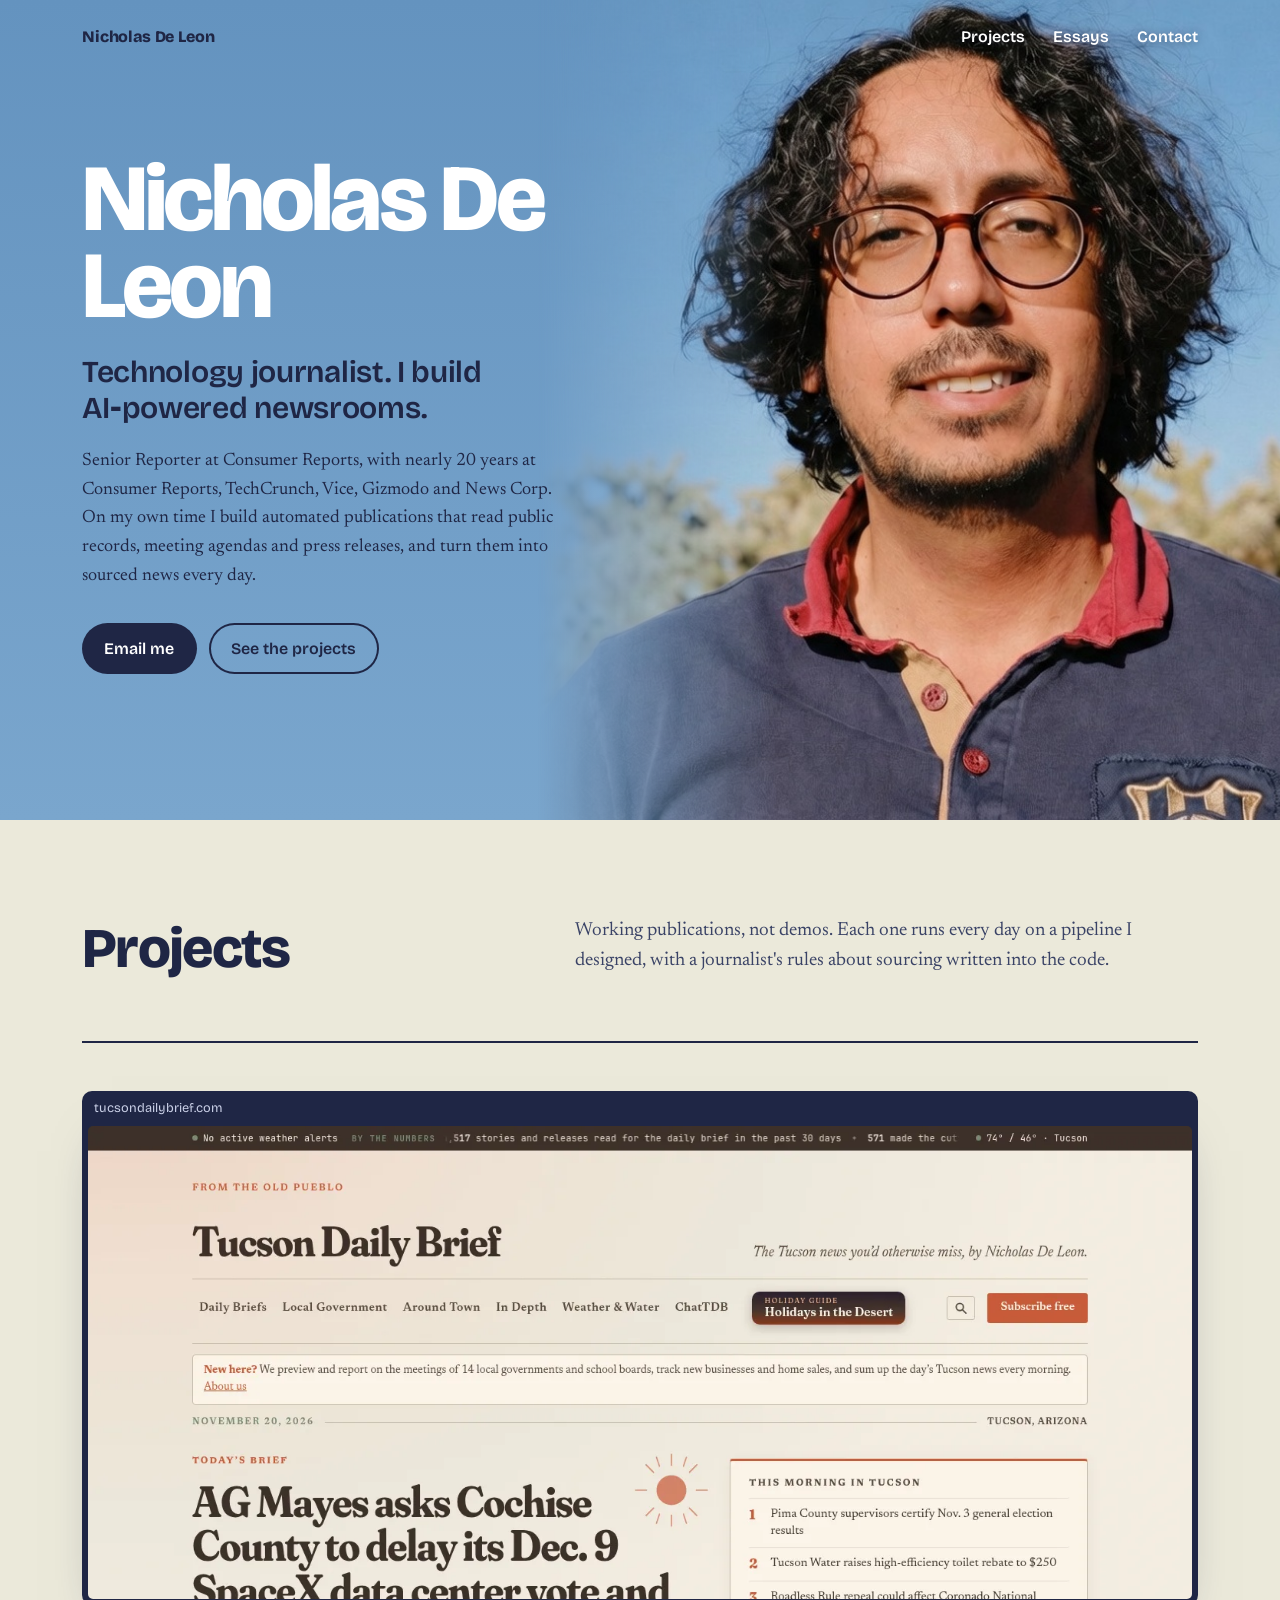
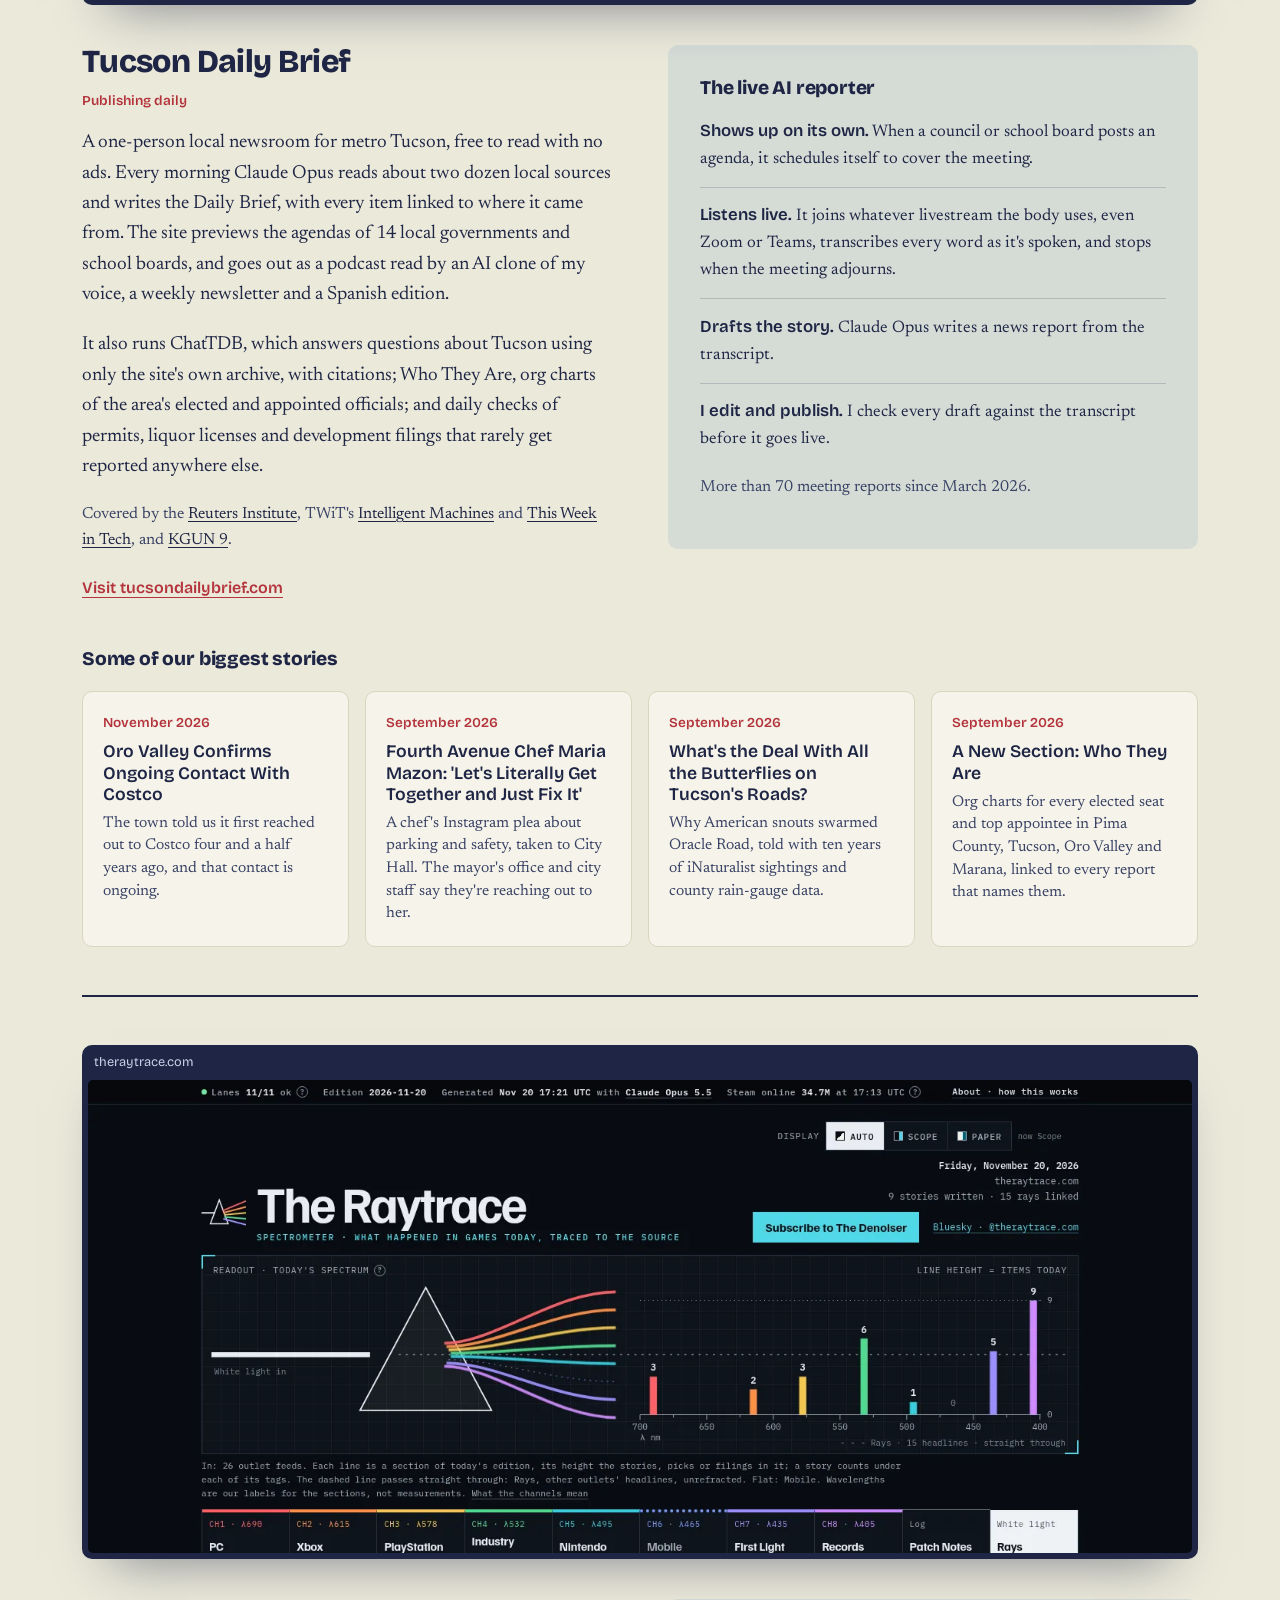
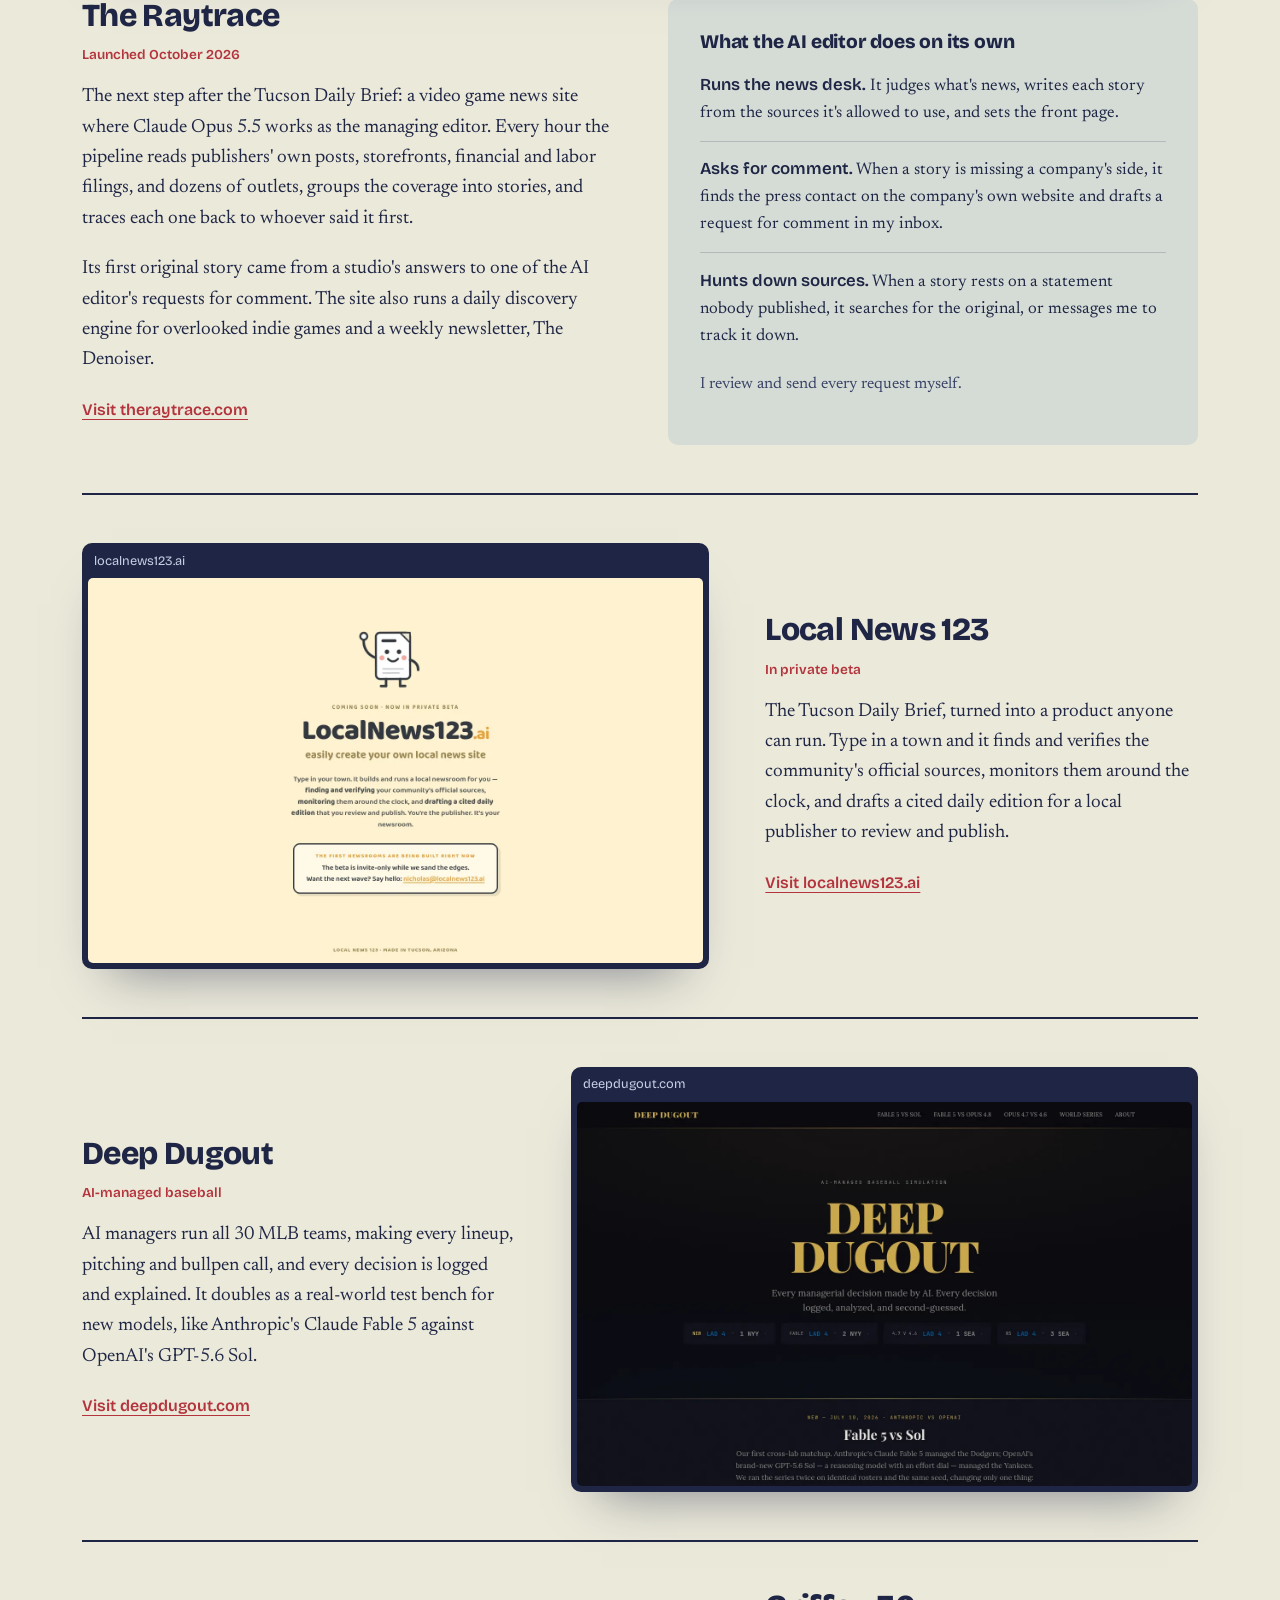
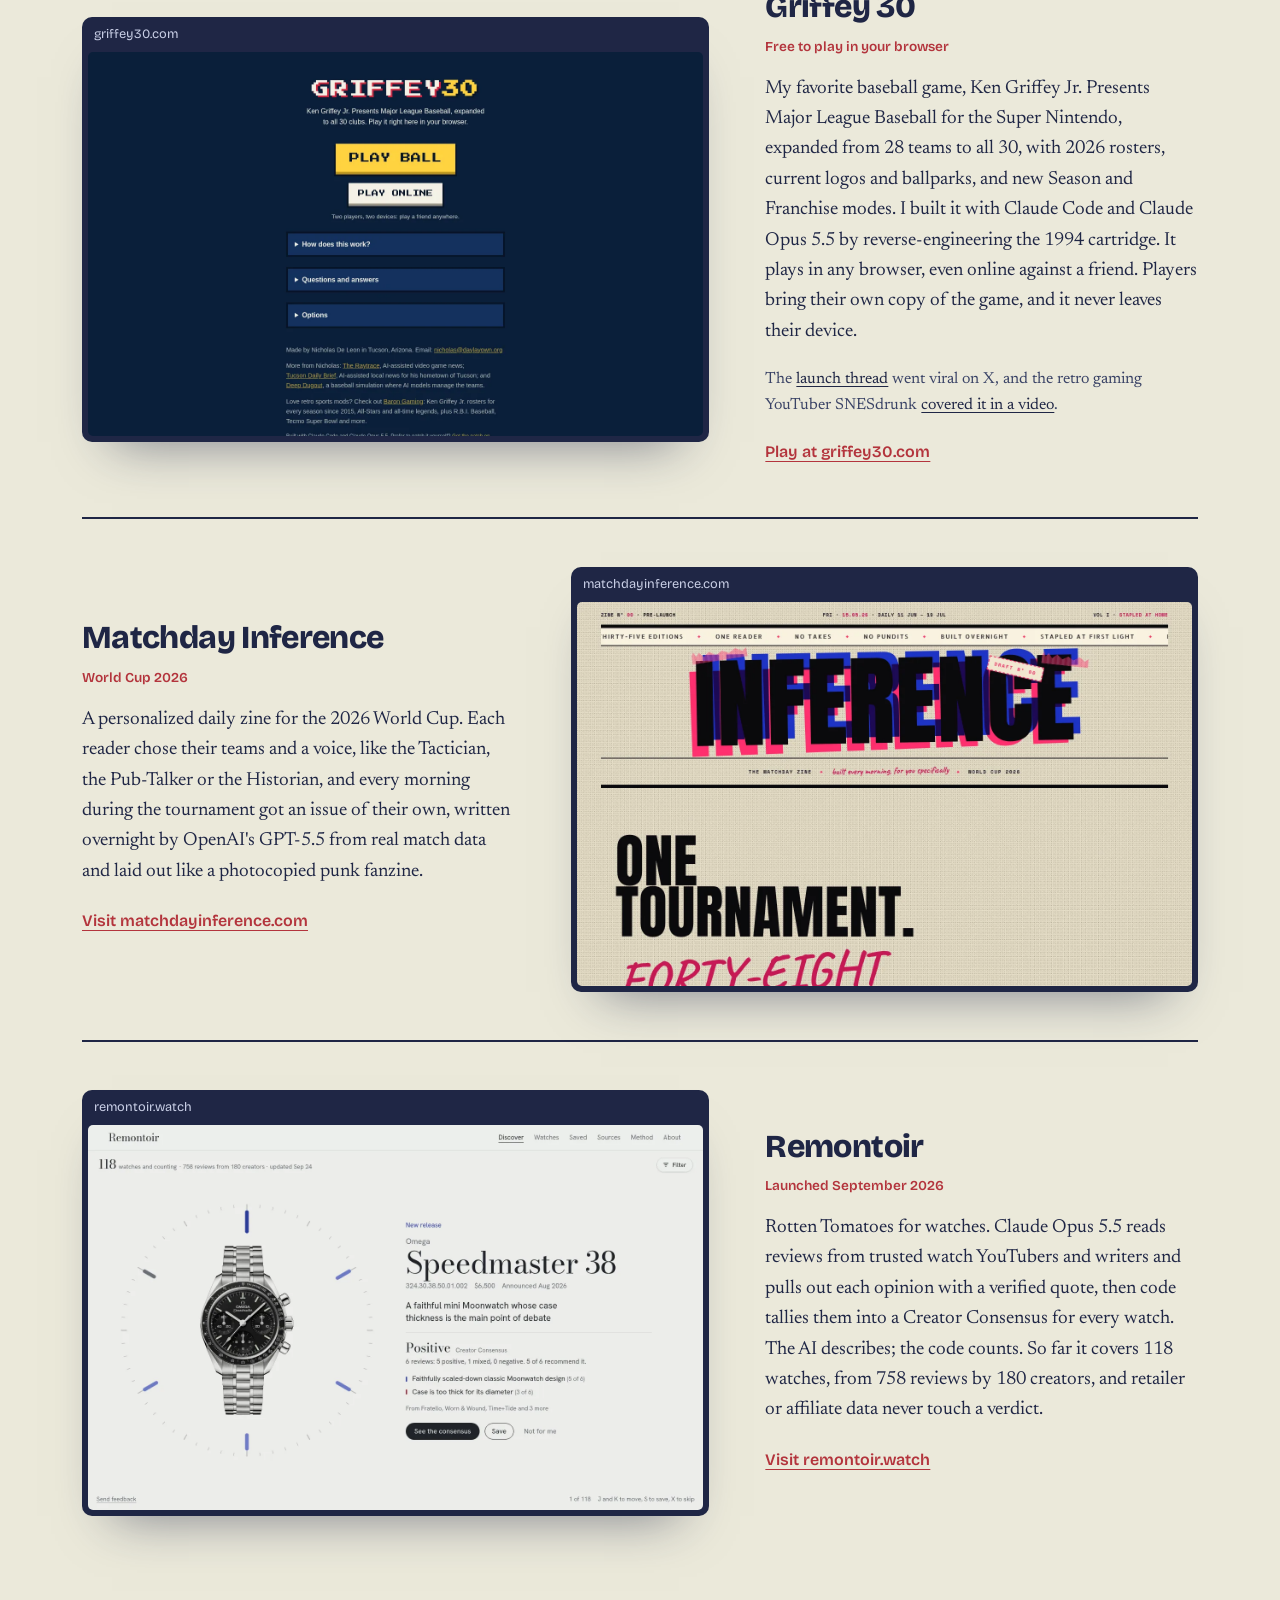
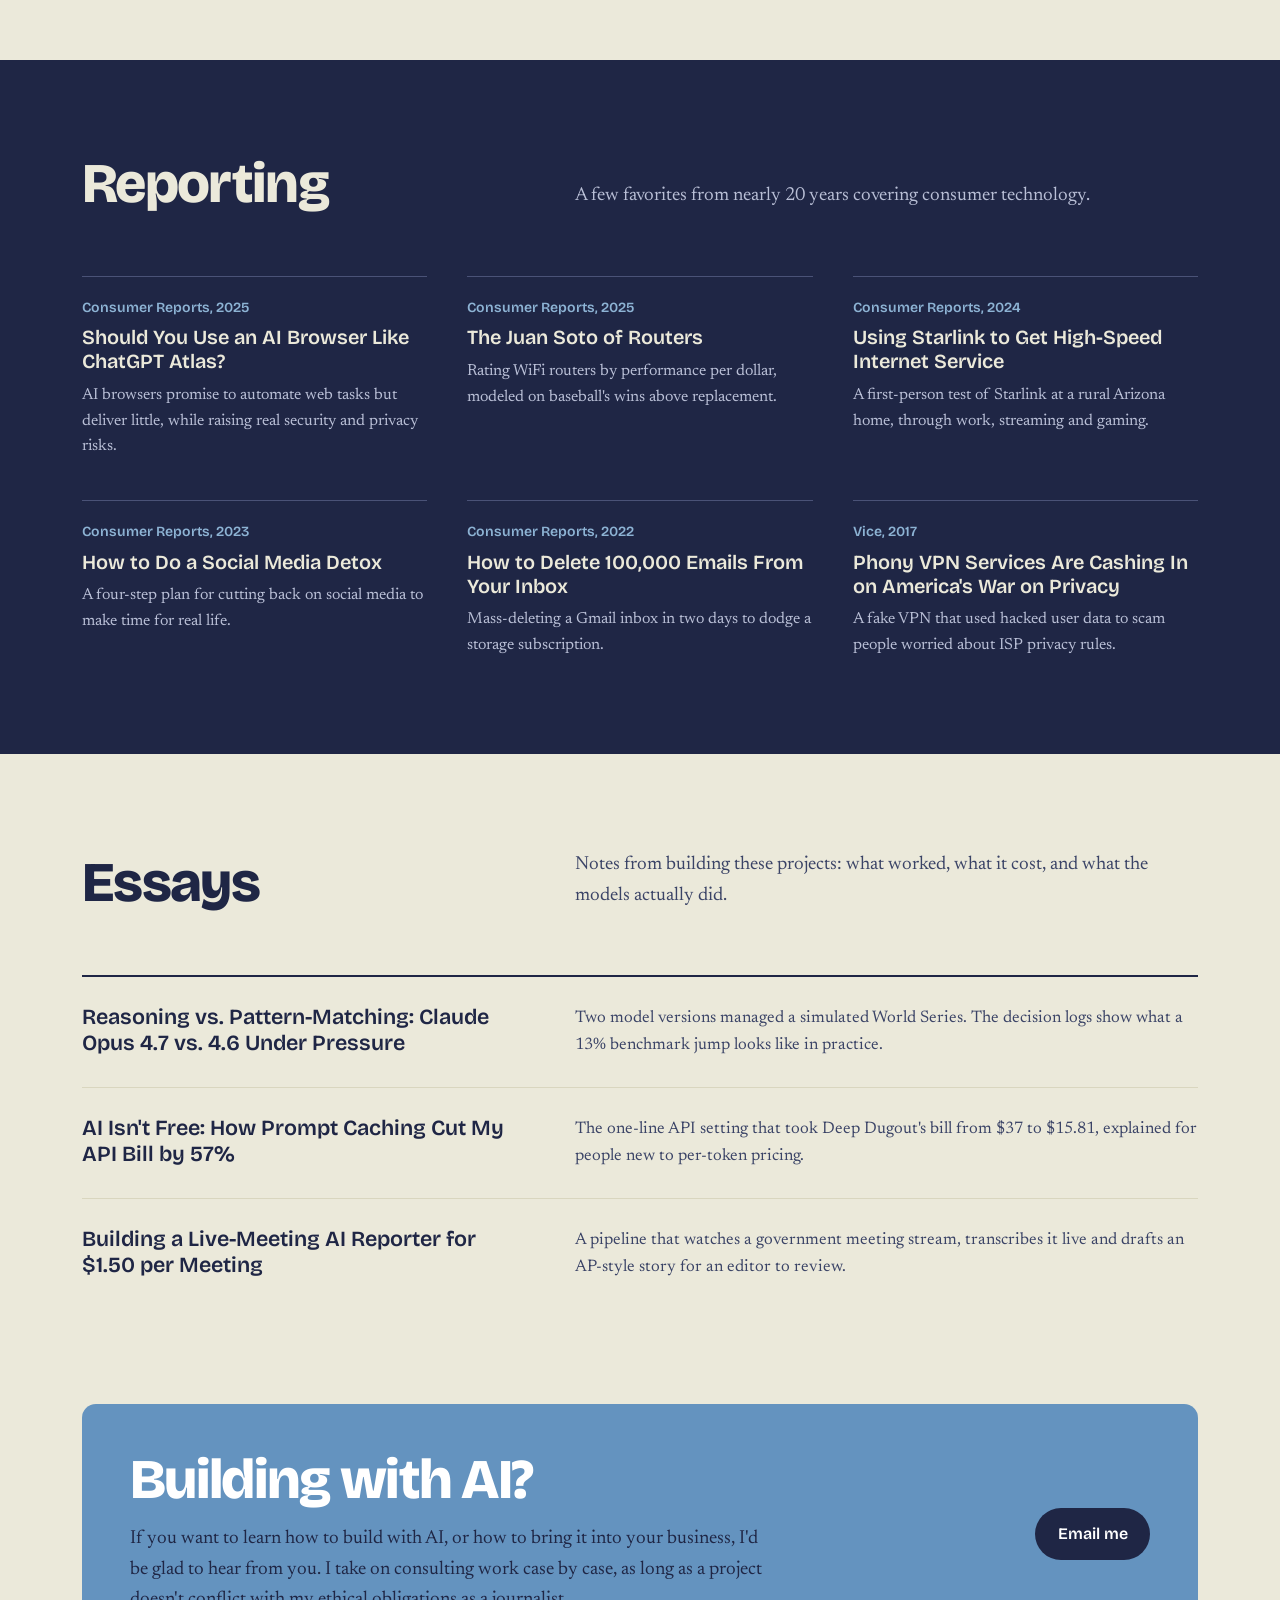
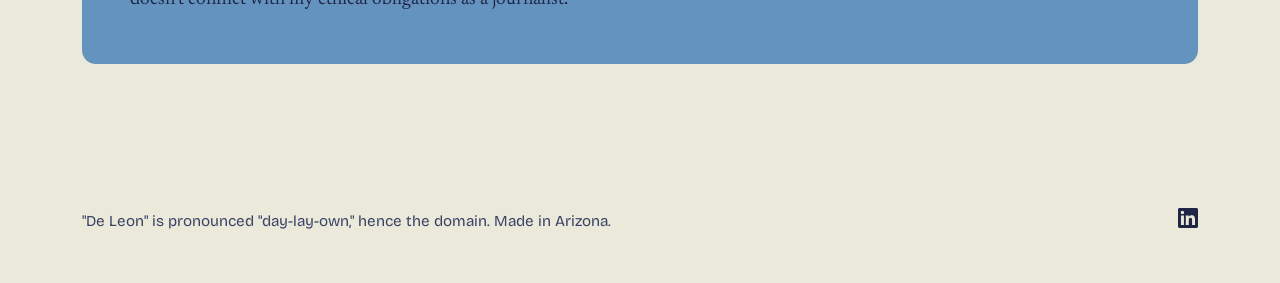
==== index.html @ fb66b0bc "Add Remontoir to the projects Remontoir (remontoir.watch) is a Rotten Tomatoes for watches: Claude O" ====
<!DOCTYPE html>
<html lang="en">
<head>
  <meta charset="utf-8" />
  <meta name="viewport" content="width=device-width, initial-scale=1" />
  <title>Nicholas De Leon — Technology journalist who builds AI-powered newsrooms</title>
  <meta name="description" content="Nicholas De Leon is a technology journalist who builds AI-powered newsrooms, including the Tucson Daily Brief and The Raytrace. Projects, reporting and essays." />
  <meta property="og:title" content="Nicholas De Leon" />
  <meta property="og:description" content="Technology journalist. I build AI-powered newsrooms, like the Tucson Daily Brief and The Raytrace, and other AI projects." />
  <meta property="og:type" content="website" />
  <meta property="og:url" content="https://daylayown.org" />
  <meta property="og:image" content="https://daylayown.org/me.jpg" />
  <meta name="twitter:card" content="summary" />
  <link rel="stylesheet" href="styles.css" />

  <!-- Google tag (gtag.js) -->
  <script async src="https://www.googletagmanager.com/gtag/js?id=G-2V29BC0M8K"></script>
  <script>
    window.dataLayer = window.dataLayer || [];
    function gtag(){dataLayer.push(arguments);}
    gtag('js', new Date());
    gtag('config', 'G-2V29BC0M8K');
  </script>
</head>
<body>

  <header class="hero">
    <img class="hero-photo" src="me.jpg" alt="" />
    <div class="wrap topbar">
      <a class="brand" href="/">Nicholas De Leon</a>
      <nav>
        <a href="#projects">Projects</a>
        <a href="#essays">Essays</a>
        <a href="mailto:nicholas@daylayown.org">Contact</a>
      </nav>
    </div>
    <div class="wrap hero-body">
      <div class="hero-copy">
        <h1>Nicholas De Leon</h1>
        <p class="claim">Technology journalist. I build AI&#8209;powered newsrooms.</p>
        <p class="bio">Senior Reporter at Consumer Reports, with nearly 20 years at Consumer Reports, TechCrunch, Vice, Gizmodo and News Corp. On my own time I build automated publications that read public records, meeting agendas and press releases, and turn them into sourced news every day.</p>
        <div class="actions">
          <a class="btn btn-solid" href="mailto:nicholas@daylayown.org">Email me</a>
          <a class="btn btn-line" href="#projects">See the projects</a>
        </div>
      </div>
    </div>
  </header>

  <section id="projects">
    <div class="wrap">
      <div class="section-head">
        <h2>Projects</h2>
        <p>Working publications, not demos. Each one runs every day on a pipeline I designed, with a journalist's rules about sourcing written into the code.</p>
      </div>

      <div class="projects">
        <article class="project feature">
          <a class="shot" href="https://tucsondailybrief.com" target="_blank" rel="noopener">
            <span class="bar">tucsondailybrief.com</span>
            <img src="img/projects/tucson-daily-brief.webp" alt="The Tucson Daily Brief homepage, with the day's lead story and a list of morning headlines" />
          </a>
          <div class="feature-text">
            <div>
              <h3>Tucson Daily Brief</h3>
              <span class="status">Publishing daily</span>
              <p>A one-person local newsroom for metro Tucson, free to read with no ads. Every morning Claude Opus reads about two dozen local sources and writes the Daily Brief, with every item linked to where it came from. The site previews the agendas of 14 local governments and school boards, and goes out as a podcast read by an AI clone of my voice, a weekly newsletter and a Spanish edition.</p>
              <p>It also runs ChatTDB, which answers questions about Tucson using only the site's own archive, with citations; Who They Are, org charts of the area's elected and appointed officials; and daily checks of permits, liquor licenses and development filings that rarely get reported anywhere else.</p>
              <p class="press">Covered by the <a href="https://reutersinstitute.politics.ox.ac.uk/news/inside-rise-ai-native-newsrooms-run-autonomous-agents" target="_blank" rel="noopener">Reuters Institute</a>, TWiT's <a href="https://twit.tv/shows/intelligent-machines/episodes/883" target="_blank" rel="noopener">Intelligent Machines</a> and <a href="https://twit.tv/shows/this-week-in-tech/episodes/1096" target="_blank" rel="noopener">This Week in Tech</a>, and <a href="https://www.kgun9.com/news/community-inspired-journalism/oro-valley/catalina-man-uses-ai-journalism-skills-to-create-free-tucson-news-site-linking-local-news-organizations" target="_blank" rel="noopener">KGUN 9</a>.</p>
              <a class="visit" href="https://tucsondailybrief.com" target="_blank" rel="noopener">Visit tucsondailybrief.com</a>
            </div>
            <div class="panel">
              <h4>The live AI reporter</h4>
              <ul>
                <li><strong>Shows up on its own.</strong> When a council or school board posts an agenda, it schedules itself to cover the meeting.</li>
                <li><strong>Listens live.</strong> It joins whatever livestream the body uses, even Zoom or Teams, transcribes every word as it's spoken, and stops when the meeting adjourns.</li>
                <li><strong>Drafts the story.</strong> Claude Opus writes a news report from the transcript.</li>
                <li><strong>I edit and publish.</strong> I check every draft against the transcript before it goes live.</li>
              </ul>
              <p class="note">More than 70 meeting reports since March 2026.</p>
            </div>
          </div>
          <div class="stories">
            <h4>Some of our biggest stories</h4>
            <div class="story-grid">
              <a class="story" href="https://tucsondailybrief.com/in-depth/oro-valley-costco-contact.html" target="_blank" rel="noopener">
                <span class="when">November 2026</span>
                <span class="headline">Oro Valley Confirms Ongoing Contact With Costco</span>
                <span class="dek">The town told us it first reached out to Costco four and a half years ago, and that contact is ongoing.</span>
              </a>
              <a class="story" href="https://tucsondailybrief.com/in-depth/fourth-avenue-maria-mazon.html" target="_blank" rel="noopener">
                <span class="when">September 2026</span>
                <span class="headline">Fourth Avenue Chef Maria Mazon: 'Let's Literally Get Together and Just Fix It'</span>
                <span class="dek">A chef's Instagram plea about parking and safety, taken to City Hall. The mayor's office and city staff say they're reaching out to her.</span>
              </a>
              <a class="story" href="https://tucsondailybrief.com/in-depth/american-snout-butterflies.html" target="_blank" rel="noopener">
                <span class="when">September 2026</span>
                <span class="headline">What's the Deal With All the Butterflies on Tucson's Roads?</span>
                <span class="dek">Why American snouts swarmed Oracle Road, told with ten years of iNaturalist sightings and county rain-gauge data.</span>
              </a>
              <a class="story" href="https://tucsondailybrief.com/in-depth/who-they-are.html" target="_blank" rel="noopener">
                <span class="when">September 2026</span>
                <span class="headline">A New Section: Who They Are</span>
                <span class="dek">Org charts for every elected seat and top appointee in Pima County, Tucson, Oro Valley and Marana, linked to every report that names them.</span>
              </a>
            </div>
          </div>
        </article>

        <article class="project feature">
          <a class="shot" href="https://theraytrace.com" target="_blank" rel="noopener">
            <span class="bar">theraytrace.com</span>
            <img src="img/projects/the-raytrace.webp" alt="The Raytrace homepage, with a prism chart showing how many stories ran in each section today" />
          </a>
          <div class="feature-text">
            <div>
              <h3>The Raytrace</h3>
              <span class="status">Launched October 2026</span>
              <p>The next step after the Tucson Daily Brief: a video game news site where Claude Opus 5.5 works as the managing editor. Every hour the pipeline reads publishers' own posts, storefronts, financial and labor filings, and dozens of outlets, groups the coverage into stories, and traces each one back to whoever said it first.</p>
              <p>Its first original story came from a studio's answers to one of the AI editor's requests for comment. The site also runs a daily discovery engine for overlooked indie games and a weekly newsletter, The Denoiser.</p>
              <a class="visit" href="https://theraytrace.com" target="_blank" rel="noopener">Visit theraytrace.com</a>
            </div>
            <div class="panel">
              <h4>What the AI editor does on its own</h4>
              <ul>
                <li><strong>Runs the news desk.</strong> It judges what's news, writes each story from the sources it's allowed to use, and sets the front page.</li>
                <li><strong>Asks for comment.</strong> When a story is missing a company's side, it finds the press contact on the company's own website and drafts a request for comment in my inbox.</li>
                <li><strong>Hunts down sources.</strong> When a story rests on a statement nobody published, it searches for the original, or messages me to track it down.</li>
              </ul>
              <p class="note">I review and send every request myself.</p>
            </div>
          </div>
        </article>

        <article class="project">
          <a class="shot" href="https://localnews123.ai" target="_blank" rel="noopener">
            <span class="bar">localnews123.ai</span>
            <img src="img/projects/local-news-123.webp" alt="The Local News 123 landing page, with its waving newspaper mascot" />
          </a>
          <div>
            <h3>Local News 123</h3>
            <span class="status">In private beta</span>
            <p>The Tucson Daily Brief, turned into a product anyone can run. Type in a town and it finds and verifies the community's official sources, monitors them around the clock, and drafts a cited daily edition for a local publisher to review and publish.</p>
            <a class="visit" href="https://localnews123.ai" target="_blank" rel="noopener">Visit localnews123.ai</a>
          </div>
        </article>

        <article class="project">
          <a class="shot" href="https://deepdugout.com" target="_blank" rel="noopener">
            <span class="bar">deepdugout.com</span>
            <img src="img/projects/deep-dugout.webp" alt="The Deep Dugout homepage, with scores from AI-managed matchups" />
          </a>
          <div>
            <h3>Deep Dugout</h3>
            <span class="status">AI-managed baseball</span>
            <p>AI managers run all 30 MLB teams, making every lineup, pitching and bullpen call, and every decision is logged and explained. It doubles as a real-world test bench for new models, like Anthropic's Claude Fable 5 against OpenAI's GPT-5.6 Sol.</p>
            <a class="visit" href="https://deepdugout.com" target="_blank" rel="noopener">Visit deepdugout.com</a>
          </div>
        </article>

        <article class="project">
          <a class="shot" href="https://griffey30.com" target="_blank" rel="noopener">
            <span class="bar">griffey30.com</span>
            <img src="img/projects/griffey-30.webp" alt="The Griffey 30 homepage, with Play Ball and Play Online buttons" />
          </a>
          <div>
            <h3>Griffey 30</h3>
            <span class="status">Free to play in your browser</span>
            <p>My favorite baseball game, Ken Griffey Jr. Presents Major League Baseball for the Super Nintendo, expanded from 28 teams to all 30, with 2026 rosters, current logos and ballparks, and new Season and Franchise modes. I built it with Claude Code and Claude Opus 5.5 by reverse-engineering the 1994 cartridge. It plays in any browser, even online against a friend. Players bring their own copy of the game, and it never leaves their device.</p>
            <p class="press">The <a href="https://x.com/nicholasadeleon/status/2107296178195100058" target="_blank" rel="noopener">launch thread</a> went viral on X, and the retro gaming YouTuber SNESdrunk <a href="https://youtu.be/KAzroYttzn4" target="_blank" rel="noopener">covered it in a video</a>.</p>
            <a class="visit" href="https://griffey30.com" target="_blank" rel="noopener">Play at griffey30.com</a>
          </div>
        </article>

        <article class="project">
          <a class="shot" href="https://matchdayinference.com" target="_blank" rel="noopener">
            <span class="bar">matchdayinference.com</span>
            <img src="img/projects/matchday-inference.webp" alt="The Matchday Inference homepage, with a layered, photocopied INFERENCE masthead" />
          </a>
          <div>
            <h3>Matchday Inference</h3>
            <span class="status">World Cup 2026</span>
            <p>A personalized daily zine for the 2026 World Cup. Each reader chose their teams and a voice, like the Tactician, the Pub-Talker or the Historian, and every morning during the tournament got an issue of their own, written overnight by OpenAI's GPT-5.5 from real match data and laid out like a photocopied punk fanzine.</p>
            <a class="visit" href="https://matchdayinference.com" target="_blank" rel="noopener">Visit matchdayinference.com</a>
          </div>
        </article>

        <article class="project">
          <a class="shot" href="https://remontoir.watch" target="_blank" rel="noopener">
            <span class="bar">remontoir.watch</span>
            <img src="img/projects/remontoir.webp" alt="The Remontoir homepage, showing the Omega Speedmaster 38 with a positive Creator Consensus from six reviews" />
          </a>
          <div>
            <h3>Remontoir</h3>
            <span class="status">Launched September 2026</span>
            <p>Rotten Tomatoes for watches. Claude Opus 5.5 reads reviews from trusted watch YouTubers and writers and pulls out each opinion with a verified quote, then code tallies them into a Creator Consensus for every watch. The AI describes; the code counts. So far it covers 118 watches, from 758 reviews by 180 creators, and retailer or affiliate data never touch a verdict.</p>
            <a class="visit" href="https://remontoir.watch" target="_blank" rel="noopener">Visit remontoir.watch</a>
          </div>
        </article>
      </div>

    </div>
  </section>

  <section class="reporting">
    <div class="wrap">
      <div class="section-head">
        <h2>Reporting</h2>
        <p>A few favorites from nearly 20 years covering consumer technology.</p>
      </div>
      <div class="clips">
        <div class="clip">
          <div class="outlet">Consumer Reports, 2025</div>
          <a href="https://www.consumerreports.org/electronics/artificial-intelligence/should-you-use-an-ai-browser-a2649165168/" target="_blank" rel="noopener">Should You Use an AI Browser Like ChatGPT Atlas?</a>
          <p>AI browsers promise to automate web tasks but deliver little, while raising real security and privacy risks.</p>
        </div>
        <div class="clip">
          <div class="outlet">Consumer Reports, 2025</div>
          <a href="https://www.consumerreports.org/electronics-computers/wireless-routers/the-juan-soto-of-routers-a8630945320/" target="_blank" rel="noopener">The Juan Soto of Routers</a>
          <p>Rating WiFi routers by performance per dollar, modeled on baseball's wins above replacement.</p>
        </div>
        <div class="clip">
          <div class="outlet">Consumer Reports, 2024</div>
          <a href="https://www.consumerreports.org/electronics/broadband/using-starlink-to-get-high-speed-internet-service-a1191801174/" target="_blank" rel="noopener">Using Starlink to Get High-Speed Internet Service</a>
          <p>A first-person test of Starlink at a rural Arizona home, through work, streaming and gaming.</p>
        </div>
        <div class="clip">
          <div class="outlet">Consumer Reports, 2023</div>
          <a href="https://www.consumerreports.org/electronics/social-media/how-to-do-a-social-media-detox-a1146951774/" target="_blank" rel="noopener">How to Do a Social Media Detox</a>
          <p>A four-step plan for cutting back on social media to make time for real life.</p>
        </div>
        <div class="clip">
          <div class="outlet">Consumer Reports, 2022</div>
          <a href="https://www.consumerreports.org/electronics/internet/how-to-delete-emails-from-your-inbox-a1152128256/" target="_blank" rel="noopener">How to Delete 100,000 Emails From Your Inbox</a>
          <p>Mass-deleting a Gmail inbox in two days to dodge a storage subscription.</p>
        </div>
        <div class="clip">
          <div class="outlet">Vice, 2017</div>
          <a href="https://www.vice.com/en/article/phony-vpn-services-are-cashing-in-on-americas-war-on-privacy/" target="_blank" rel="noopener">Phony VPN Services Are Cashing In on America's War on Privacy</a>
          <p>A fake VPN that used hacked user data to scam people worried about ISP privacy rules.</p>
        </div>
      </div>
    </div>
  </section>

  <section id="essays">
    <div class="wrap">
      <div class="section-head">
        <h2>Essays</h2>
        <p>Notes from building these projects: what worked, what it cost, and what the models actually did.</p>
      </div>
      <ul class="essays">
        <li>
          <a href="writing/opus-4-7-vs-4-6/">Reasoning vs. Pattern-Matching: Claude Opus 4.7 vs. 4.6 Under Pressure</a>
          <p>Two model versions managed a simulated World Series. The decision logs show what a 13% benchmark jump looks like in practice.</p>
        </li>
        <li>
          <a href="writing/prompt-caching/">AI Isn't Free: How Prompt Caching Cut My API Bill by 57%</a>
          <p>The one-line API setting that took Deep Dugout's bill from $37 to $15.81, explained for people new to per-token pricing.</p>
        </li>
        <li>
          <a href="writing/ai-reporter/">Building a Live-Meeting AI Reporter for $1.50 per Meeting</a>
          <p>A pipeline that watches a government meeting stream, transcribes it live and drafts an AP-style story for an editor to review.</p>
        </li>
      </ul>
    </div>
  </section>

  <section class="consult" id="contact">
    <div class="wrap">
      <div class="callout">
        <div>
          <h2>Building with AI?</h2>
          <p>If you want to learn how to build with AI, or how to bring it into your business, I'd be glad to hear from you. I take on consulting work case by case, as long as a project doesn't conflict with my ethical obligations as a journalist.</p>
        </div>
        <div class="actions">
          <a class="btn btn-solid" href="mailto:nicholas@daylayown.org">Email me</a>
        </div>
      </div>
    </div>
  </section>

  <footer class="footer">
    <div class="wrap">
      <span class="note">"De Leon" is pronounced "day-lay-own," hence the domain. Made in Arizona.</span>
      <div class="social">
        <a href="https://www.linkedin.com/in/nicholas-de-leon-3b5b6a9/" target="_blank" rel="noopener" aria-label="LinkedIn"><svg viewBox="0 0 24 24" xmlns="http://www.w3.org/2000/svg"><path d="M20.447 20.452h-3.554v-5.569c0-1.328-.027-3.037-1.852-3.037-1.853 0-2.136 1.445-2.136 2.939v5.667H9.351V9h3.414v1.561h.046c.477-.9 1.637-1.85 3.37-1.85 3.601 0 4.267 2.37 4.267 5.455v6.286zM5.337 7.433a2.062 2.062 0 01-2.063-2.065 2.064 2.064 0 112.063 2.065zm1.782 13.019H3.555V9h3.564v11.452zM22.225 0H1.771C.792 0 0 .774 0 1.729v20.542C0 23.227.792 24 1.771 24h20.451C23.2 24 24 23.227 24 22.271V1.729C24 .774 23.2 0 22.222 0h.003z"/></svg></a>
      </div>
    </div>
  </footer>

</body>
</html>
---- styles.css ----
/* daylayown.org — "Big Sky" design system
   The palette comes from me.jpg: its blue sky, navy shirt, cholla and red collar. */

/* === FONTS === */
@import url('https://fonts.googleapis.com/css2?family=Bricolage+Grotesque:opsz,wght@12..96,400;12..96,600;12..96,800&family=Newsreader:ital,opsz,wght@0,6..72,400;0,6..72,500;1,6..72,400&display=swap');

/* === TOKENS === */
:root {
  --sky: #6493bf;
  --sky-low: #8db3d4;
  --navy: #1f2645;
  --navy-soft: #3a4366;
  --cholla: #ebe9da;
  --cholla-deep: #d9d6bf;
  --card: #f6f4ea;
  --collar: #b3343c;
  --collar-dark: #8f2229;
  --display: 'Bricolage Grotesque', system-ui, sans-serif;
  --body: 'Newsreader', Georgia, serif;
  --wide: 1180px;
  --read: 42rem;
}

/* === BASE === */
*, *::before, *::after { box-sizing: border-box; margin: 0; padding: 0; }
html { scroll-behavior: smooth; }
body {
  font-family: var(--body);
  font-size: 1.1875rem;
  line-height: 1.6;
  color: var(--navy);
  background: var(--cholla);
  -webkit-font-smoothing: antialiased;
}
a { color: inherit; }
a:focus-visible, .btn:focus-visible { outline: 3px solid var(--collar); outline-offset: 3px; }
img { display: block; max-width: 100%; }
.wrap { max-width: var(--wide); margin: 0 auto; padding: 0 2rem; }

/* === TOP BAR (home hero and article pages) === */
.topbar {
  display: flex;
  justify-content: space-between;
  align-items: center;
  padding-top: 1.5rem;
  padding-bottom: 1.5rem;
  font-family: var(--display);
  font-size: 1rem;
}
.topbar .brand { font-weight: 800; text-decoration: none; letter-spacing: -0.01em; }
.topbar nav { display: flex; gap: 1.75rem; }
.topbar nav a { text-decoration: none; font-weight: 600; color: #fff; text-shadow: 0 1px 8px rgba(31, 38, 69, 0.45); }
.topbar nav a:hover { text-decoration: underline; text-underline-offset: 4px; }

/* === HERO: the photo's sky becomes the page === */
.hero {
  position: relative;
  min-height: min(92vh, 820px);
  background: linear-gradient(180deg, var(--sky) 0%, #7aa6cd 100%);
  display: flex;
  flex-direction: column;
  overflow: hidden;
}
.hero > .wrap { position: relative; width: 100%; }
.hero-photo {
  position: absolute;
  top: 0;
  right: 0;
  width: 58%;
  height: 100%;
  object-fit: cover;
  object-position: 52% 30%;
  -webkit-mask-image: linear-gradient(90deg, transparent 0, #000 32%);
  mask-image: linear-gradient(90deg, transparent 0, #000 32%);
}
.hero-body {
  flex: 1;
  display: flex;
  align-items: center;
  padding-top: 0;
  padding-bottom: 4rem;
}
.hero-copy { max-width: 33rem; }
.hero h1 {
  font-family: var(--display);
  font-weight: 800;
  font-size: clamp(3rem, 7.4vw, 6.25rem);
  line-height: 0.92;
  letter-spacing: -0.035em;
  color: #fff;
  margin-bottom: 1.5rem;
}
.hero .claim {
  font-family: var(--display);
  font-weight: 600;
  font-size: clamp(1.4rem, 2.4vw, 1.9rem);
  line-height: 1.2;
  letter-spacing: -0.01em;
  margin-bottom: 1.25rem;
}
.hero .bio { font-size: 1.125rem; max-width: 30rem; margin-bottom: 2rem; }

/* === BUTTONS === */
.actions { display: flex; flex-wrap: wrap; gap: 0.75rem; }
.btn {
  font-family: var(--display);
  font-weight: 600;
  font-size: 1rem;
  text-decoration: none;
  padding: 0.8rem 1.4rem;
  border-radius: 999px;
  transition: background 0.2s;
}
.btn-solid { background: var(--navy); color: #fff; }
.btn-solid:hover { background: var(--collar); }
.btn-line { box-shadow: inset 0 0 0 2px var(--navy); }
.btn-line:hover { background: rgba(31, 38, 69, 0.1); }

/* === SECTIONS === */
section { padding: 6rem 0; }
.section-head {
  display: grid;
  grid-template-columns: 1fr 1.4fr;
  gap: 3rem;
  align-items: end;
  margin-bottom: 4rem;
}
h2 {
  font-family: var(--display);
  font-weight: 800;
  font-size: clamp(2.25rem, 4.5vw, 3.5rem);
  line-height: 1;
  letter-spacing: -0.03em;
}
.section-head p { color: var(--navy-soft); max-width: 36rem; }

/* === PROJECTS: alternating case-study rows === */
.project {
  display: grid;
  grid-template-columns: 1.45fr 1fr;
  gap: 3.5rem;
  align-items: center;
  padding: 3rem 0;
  border-top: 2px solid var(--navy);
}
.project:nth-child(even) { grid-template-columns: 1fr 1.45fr; }
.project:nth-child(even) .shot { order: 2; }
.shot {
  display: block;
  background: var(--navy);
  border-radius: 10px;
  padding: 0 6px 6px;
  box-shadow: 0 30px 50px -30px rgba(31, 38, 69, 0.55);
  text-decoration: none;
  transition: transform 0.25s ease;
}
.shot:hover { transform: translateY(-4px); }
.shot .bar {
  display: block;
  font-family: var(--display);
  font-size: 0.8rem;
  color: #c9cfe6;
  padding: 0.45rem 0.4rem;
}
.shot img { width: 100%; border-radius: 5px; aspect-ratio: 16 / 10; object-fit: cover; object-position: top; }
.project h3 {
  font-family: var(--display);
  font-weight: 800;
  font-size: 2rem;
  line-height: 1.05;
  letter-spacing: -0.02em;
  margin-bottom: 0.5rem;
}
.status {
  display: inline-block;
  font-family: var(--display);
  font-size: 0.85rem;
  font-weight: 600;
  color: var(--collar);
  margin-bottom: 1rem;
}
.project p { margin-bottom: 1.25rem; }
.project .visit { font-family: var(--display); font-weight: 600; font-size: 1rem; color: var(--collar); text-underline-offset: 4px; }
.project .visit:hover { color: var(--collar-dark); }
.project .press { font-size: 1rem; color: var(--navy-soft); }
.project .press a { color: var(--navy); text-underline-offset: 3px; }
.project .press a:hover { color: var(--collar); }

/* Featured projects (Tucson Daily Brief, The Raytrace): full width, text in two columns */
.project.feature { grid-template-columns: 1fr; gap: 2.5rem; }
.project.feature .shot { order: 0; }
.project.feature .shot img { aspect-ratio: 21 / 9; }
.feature-text { display: grid; grid-template-columns: 1fr 1fr; gap: 3.5rem; align-items: start; }
.panel { background: rgba(100, 147, 191, 0.16); border-radius: 10px; padding: 1.75rem 2rem; }
.panel h4 { font-family: var(--display); font-weight: 800; font-size: 1.2rem; letter-spacing: -0.01em; margin-bottom: 0.5rem; }
.panel ul { list-style: none; }
.panel li { padding: 0.9rem 0; border-top: 1px solid rgba(31, 38, 69, 0.18); font-size: 1.05rem; }
.panel li:first-child { border-top: none; padding-top: 0.4rem; }
.panel li strong { font-family: var(--display); font-weight: 600; }
.panel .note { margin-top: 0.5rem; font-size: 1rem; color: var(--navy-soft); }

/* Story callouts under a featured project */
.stories h4 { font-family: var(--display); font-weight: 800; font-size: 1.2rem; letter-spacing: -0.01em; margin-bottom: 1rem; }
.story-grid { display: grid; grid-template-columns: repeat(4, 1fr); gap: 1rem; }
.story {
  display: flex;
  flex-direction: column;
  gap: 0.5rem;
  padding: 1.25rem;
  background: var(--card);
  border: 1px solid var(--cholla-deep);
  border-radius: 10px;
  text-decoration: none;
  transition: border-color 0.2s, transform 0.2s;
}
.story:hover { border-color: var(--navy); transform: translateY(-2px); }
.story .when { font-family: var(--display); font-size: 0.85rem; font-weight: 600; color: var(--collar); }
.story .headline { font-family: var(--display); font-weight: 600; font-size: 1.1rem; line-height: 1.2; }
.story .dek { font-size: 0.975rem; line-height: 1.45; color: var(--navy-soft); }

/* === REPORTING === */
.reporting { background: var(--navy); color: var(--cholla); }
.reporting .section-head p { color: #b9bfd6; }
.clips { display: grid; grid-template-columns: repeat(3, 1fr); gap: 2.5rem; }
.clip { border-top: 1px solid #4a5277; padding-top: 1.25rem; }
.clip .outlet { font-family: var(--display); font-size: 0.875rem; font-weight: 600; color: var(--sky-low); margin-bottom: 0.4rem; }
.clip a { display: block; font-family: var(--display); font-weight: 600; font-size: 1.25rem; line-height: 1.2; text-decoration: none; margin-bottom: 0.6rem; }
.clip a:hover { text-decoration: underline; text-underline-offset: 4px; }
.clip p { font-size: 1rem; color: #b9bfd6; }

/* === ESSAYS LIST === */
.essays { list-style: none; }
.essays li { display: grid; grid-template-columns: 1fr 1.4fr; gap: 3rem; padding: 1.75rem 0; border-top: 1px solid var(--cholla-deep); }
.essays li:first-child { border-top: 2px solid var(--navy); }
.essays a { font-family: var(--display); font-weight: 600; font-size: 1.35rem; line-height: 1.2; text-decoration: none; }
.essays a:hover { color: var(--collar); }
.essays p { color: var(--navy-soft); font-size: 1.05rem; }

/* === CONSULTING CALLOUT === */
.consult { padding-top: 0; }
.callout {
  display: grid;
  grid-template-columns: 1fr auto;
  gap: 2.5rem;
  align-items: center;
  background: var(--sky);
  border-radius: 14px;
  padding: 3rem;
}
.callout h2 { color: #fff; margin-bottom: 1rem; }
.callout p { max-width: 40rem; }

/* === FOOTER === */
.footer { padding: 3rem 0; font-family: var(--display); font-size: 0.95rem; }
.footer .wrap { display: flex; justify-content: space-between; align-items: center; gap: 1.5rem; flex-wrap: wrap; }
.footer .note { color: var(--navy-soft); }
.social { display: flex; gap: 1.1rem; }
.social a { color: var(--navy); transition: color 0.2s; }
.social a:hover { color: var(--collar); }
.social svg { width: 20px; height: 20px; fill: currentColor; }

/* === ARTICLE PAGES (writing/<slug>/) === */
.page-top { background: var(--sky); }
.page-top .brand { color: var(--navy); }
.article { padding: 4.5rem 0 3rem; }
.article .container { max-width: var(--read); margin: 0 auto; padding: 0 2rem; }
.article-header { padding-bottom: 2rem; margin-bottom: 2.5rem; border-bottom: 2px solid var(--navy); }
.article-header h1 {
  font-family: var(--display);
  font-weight: 800;
  font-size: clamp(2.25rem, 5vw, 3.4rem);
  line-height: 1.02;
  letter-spacing: -0.03em;
  margin-bottom: 1rem;
}
.article-meta { font-family: var(--display); font-size: 0.95rem; font-weight: 600; color: var(--collar); }
.article-body { font-size: 1.25rem; line-height: 1.7; }
.article-body p { margin-bottom: 1.5rem; }
.article-body strong { font-weight: 500; color: var(--navy); background: rgba(100, 147, 191, 0.18); padding: 0 0.15em; }
.article-body em { font-style: italic; }
.article-body a { color: var(--collar); text-decoration: underline; text-underline-offset: 3px; }
.article-body a:hover { color: var(--collar-dark); }
.article-body ul,
.article-body ol { margin: 0 0 1.5rem 1.4rem; }
.article-body li { margin-bottom: 0.5rem; }
.article-body code {
  font-family: ui-monospace, SFMono-Regular, Menlo, monospace;
  font-size: 0.85em;
  background: var(--card);
  border: 1px solid var(--cholla-deep);
  border-radius: 4px;
  padding: 0.1em 0.35em;
}
.back { font-family: var(--display); font-weight: 600; font-size: 1rem; color: var(--collar); text-underline-offset: 4px; }
.back:hover { color: var(--collar-dark); }

/* === MOTION: one moment, the hero copy rises === */
@media (prefers-reduced-motion: no-preference) {
  .hero-copy > * { animation: rise 0.8s cubic-bezier(.2, .7, .2, 1) both; }
  .hero-copy > :nth-child(2) { animation-delay: 0.12s; }
  .hero-copy > :nth-child(3) { animation-delay: 0.22s; }
  .hero-copy > :nth-child(4) { animation-delay: 0.32s; }
  @keyframes rise { from { opacity: 0; transform: translateY(18px); } }
}
@media (prefers-reduced-motion: reduce) {
  html { scroll-behavior: auto; }
  .shot, .story { transition: none; }
}

/* === RESPONSIVE === */
@media (max-width: 900px) {
  .section-head, .project, .project:nth-child(even), .feature-text, .essays li, .callout { grid-template-columns: 1fr; gap: 1.5rem; }
  .project:nth-child(even) .shot { order: 0; }
  .clips { grid-template-columns: 1fr 1fr; }
  .story-grid { grid-template-columns: 1fr 1fr; }
}
@media (max-width: 640px) {
  .wrap, .article .container { padding: 0 1.25rem; }
  .topbar { padding-top: 1rem; padding-bottom: 1rem; }
  .hero { min-height: auto; }
  .hero-photo {
    position: static;
    order: 3;
    width: 100%;
    height: 300px;
    object-position: 55% 20%;
    -webkit-mask-image: linear-gradient(180deg, transparent 0, #000 30%);
    mask-image: linear-gradient(180deg, transparent 0, #000 30%);
  }
  .hero-body { padding-top: 1.5rem; padding-bottom: 1rem; }
  .hero .topbar .brand { display: none; }
  .topbar nav { margin-left: auto; gap: 1rem; }
  .page-top .topbar { font-size: 0.9rem; gap: 0.75rem; }
  .page-top .topbar nav { gap: 0.9rem; }
  section { padding: 4rem 0; }
  .clips, .story-grid { grid-template-columns: 1fr; }
  .project.feature .shot img { aspect-ratio: 16 / 10; }
  .callout { padding: 1.75rem; }
  .article { padding-top: 3rem; }
  .article-body { font-size: 1.15rem; }
}
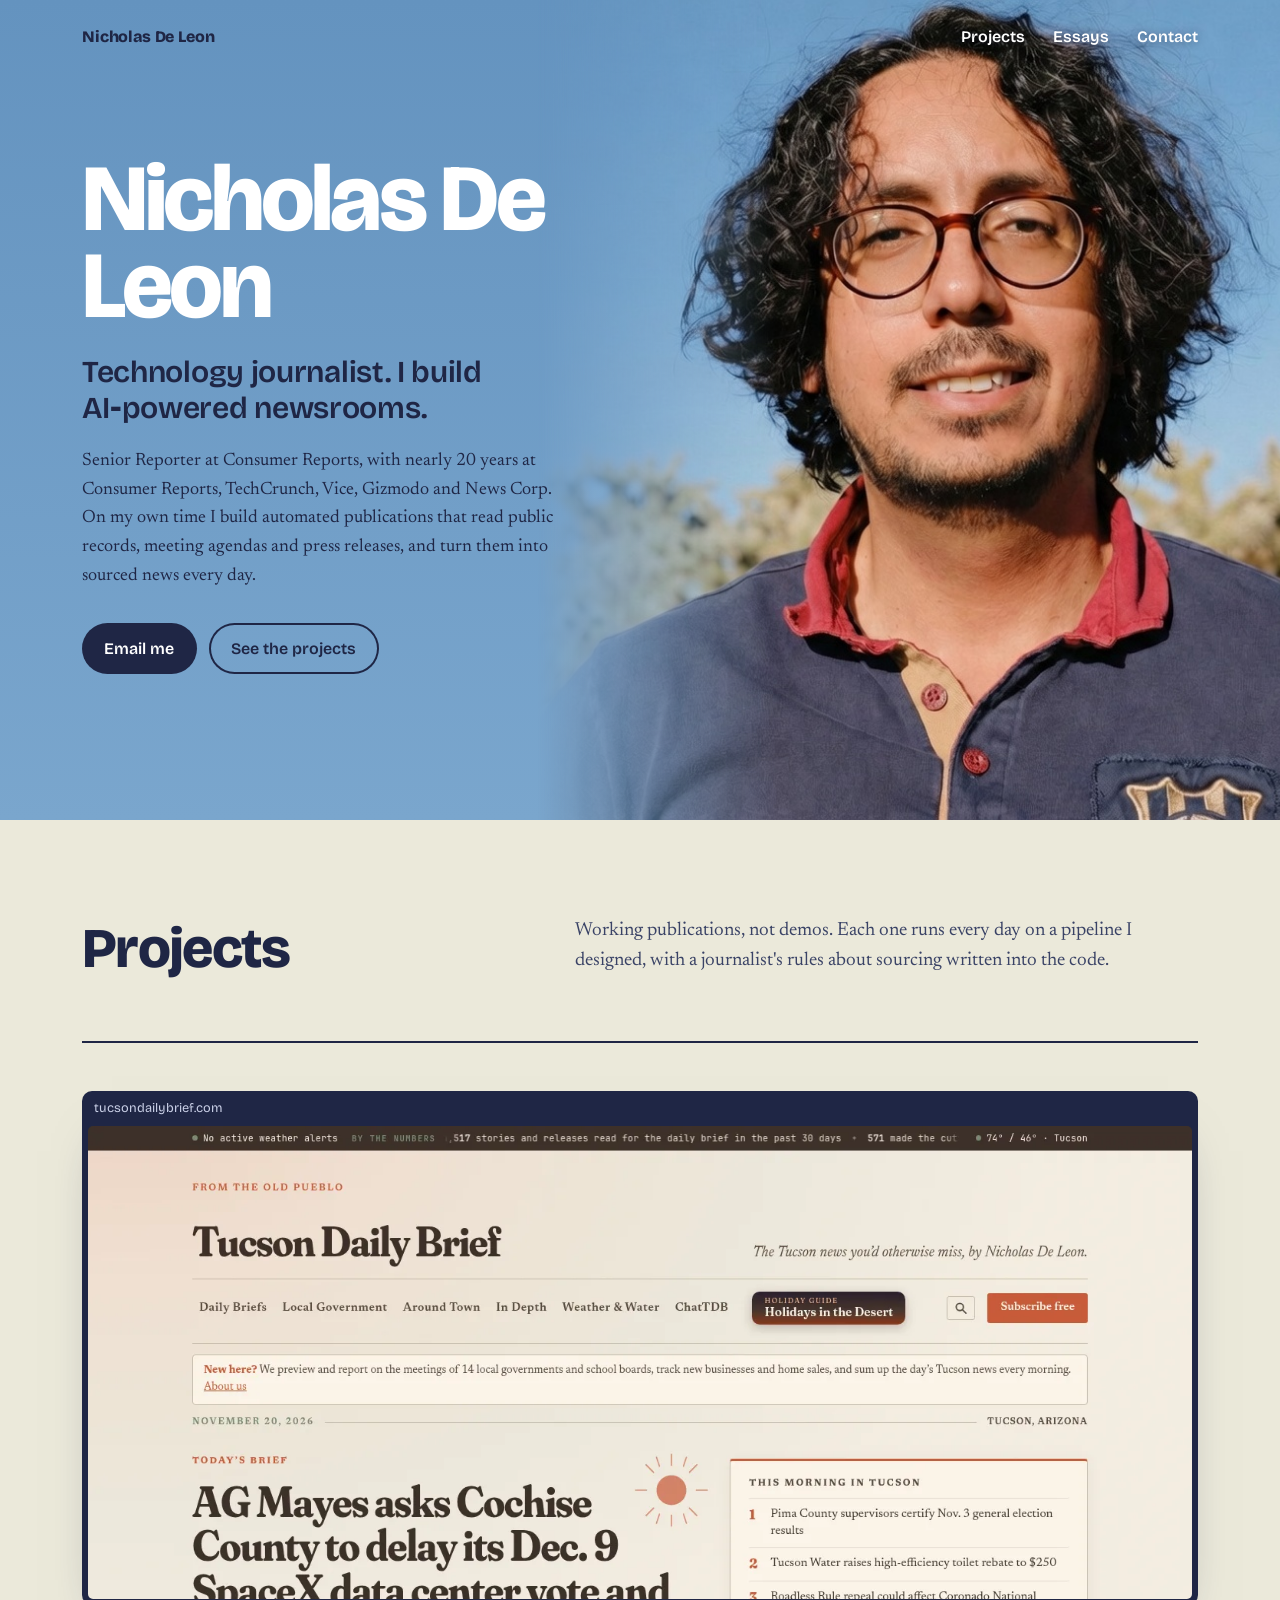
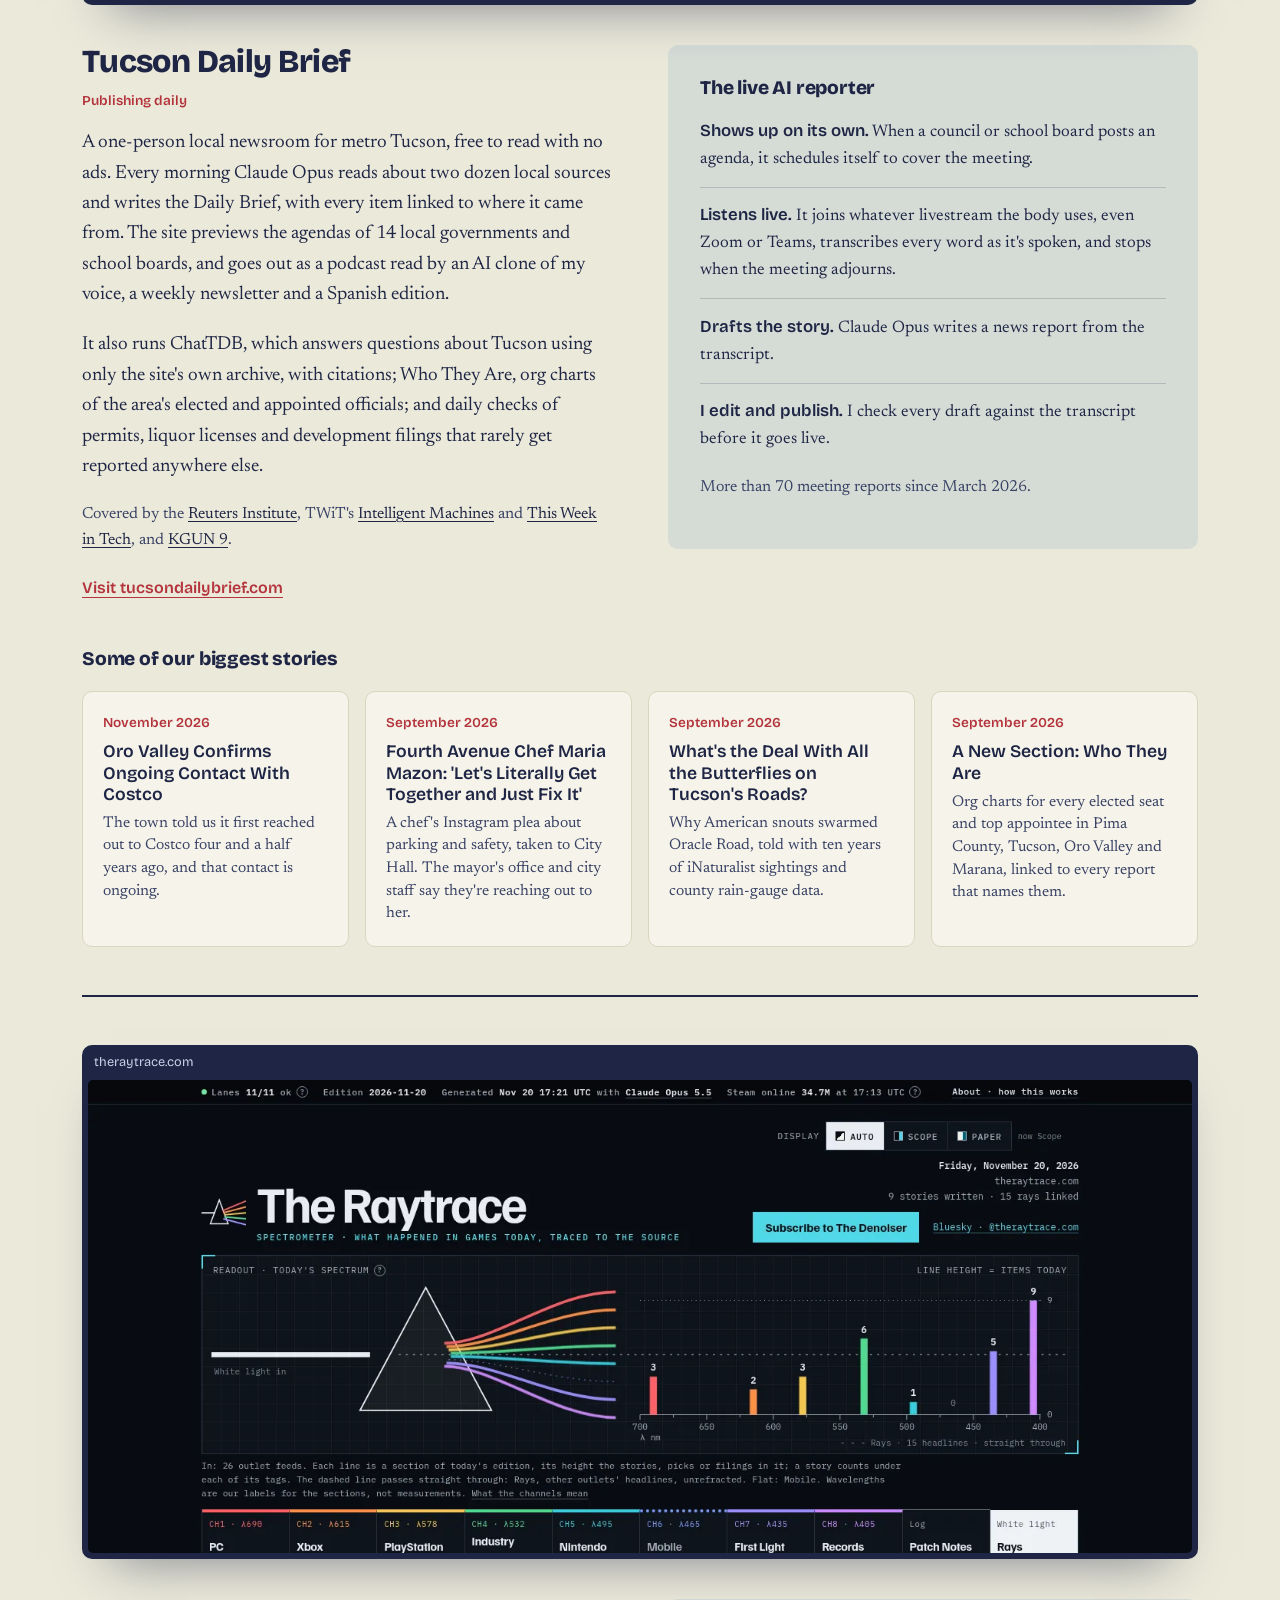
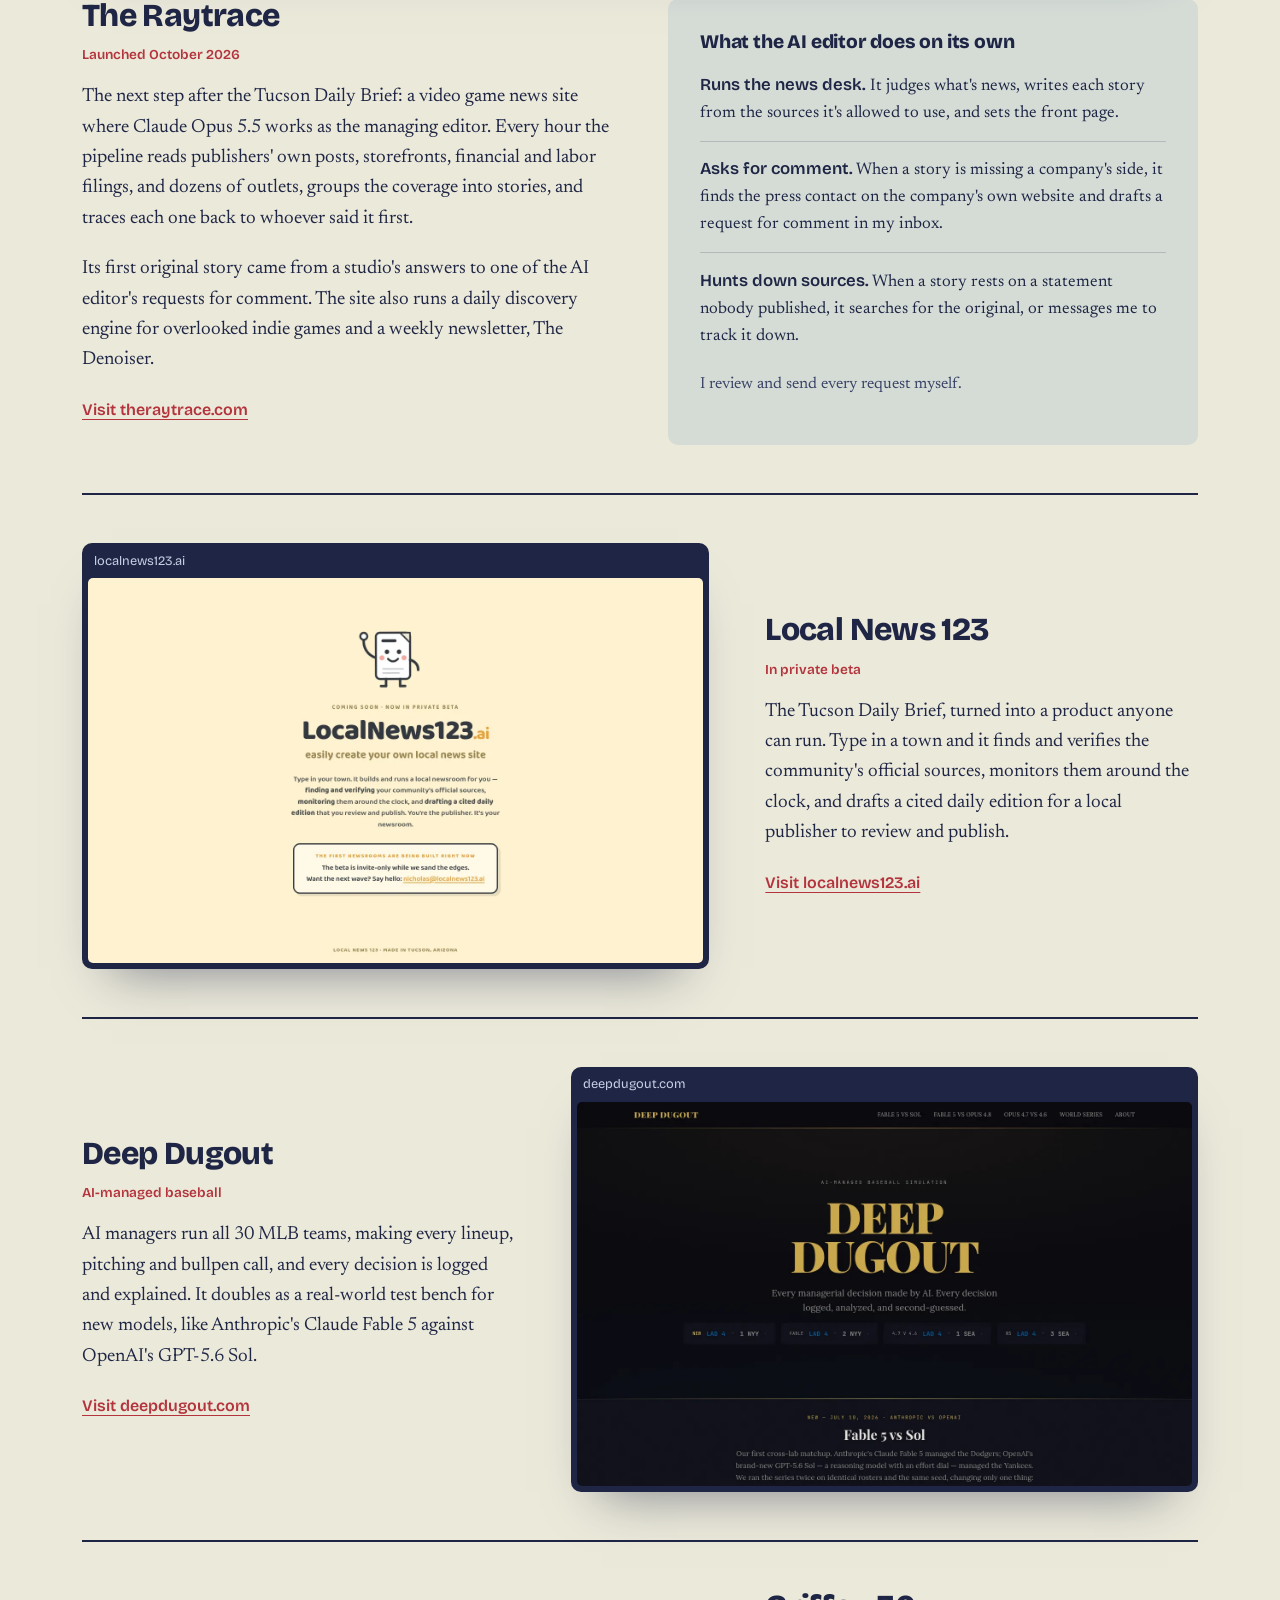
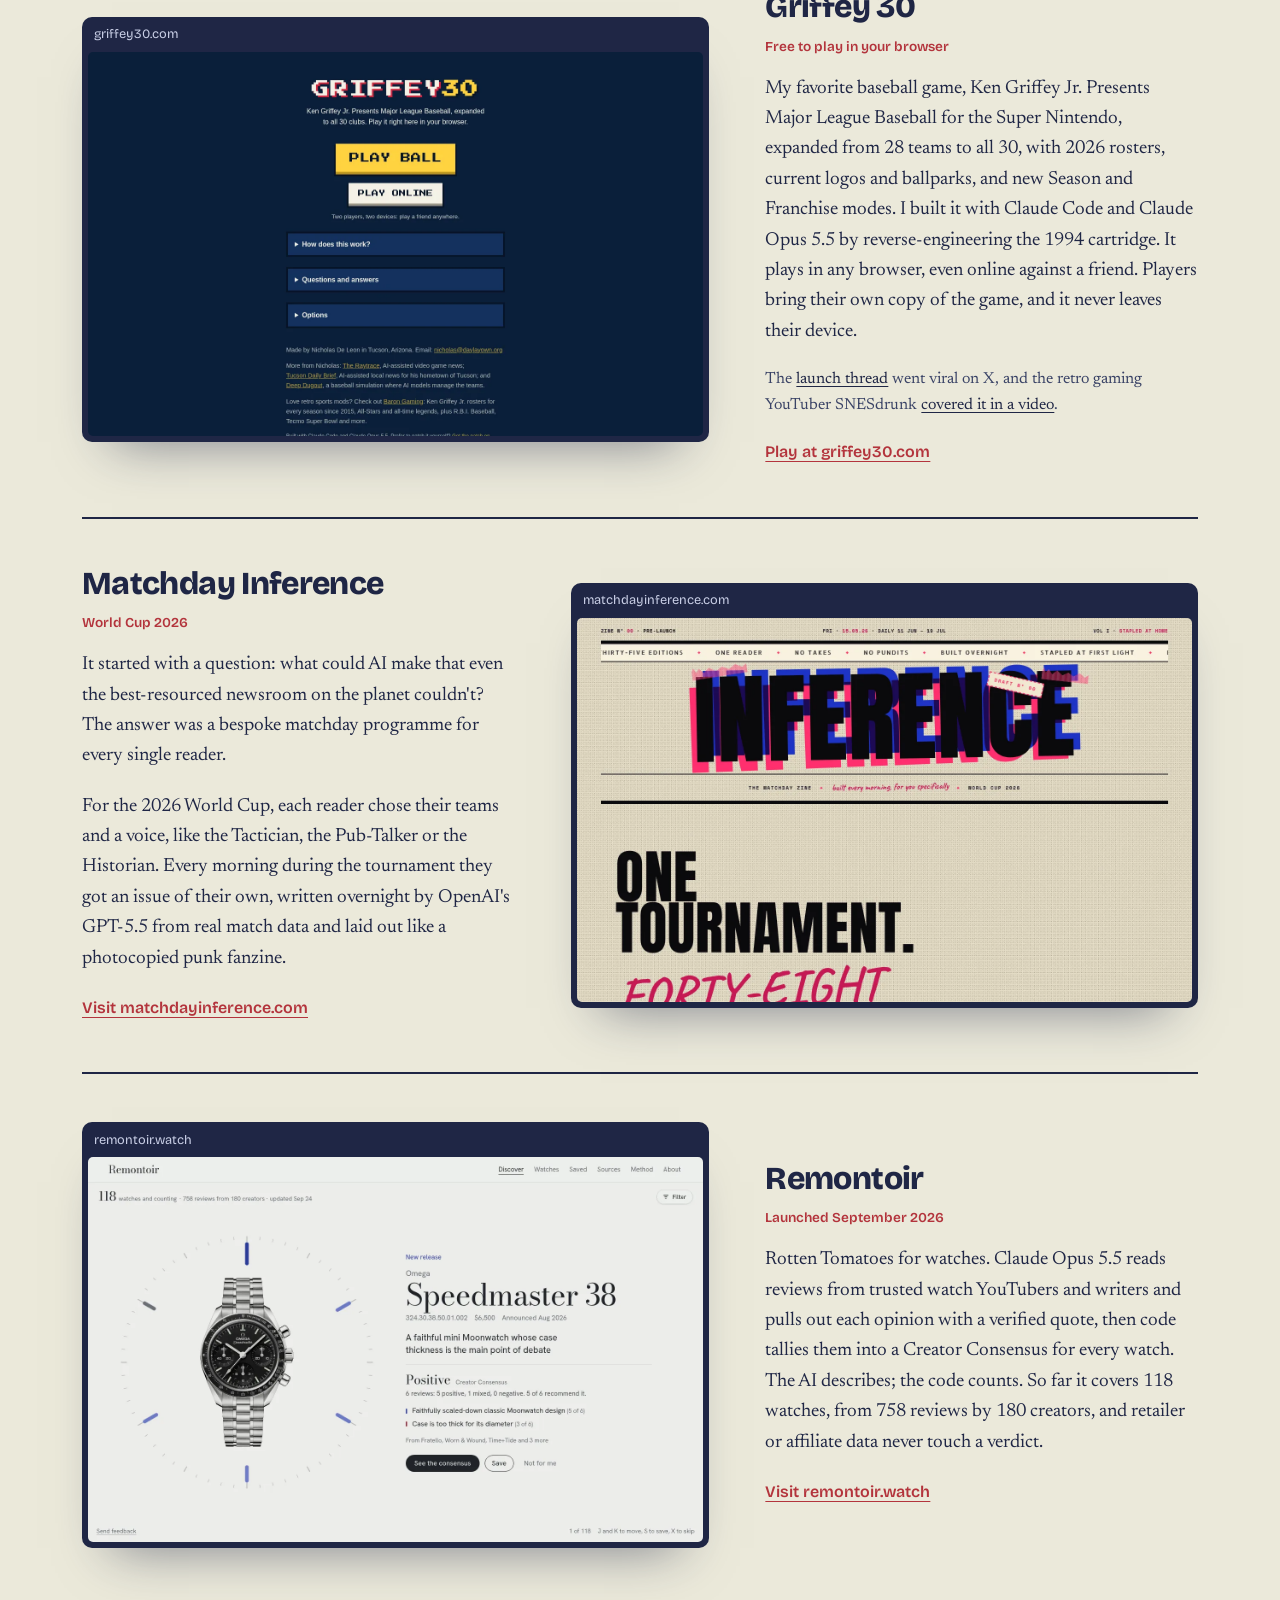
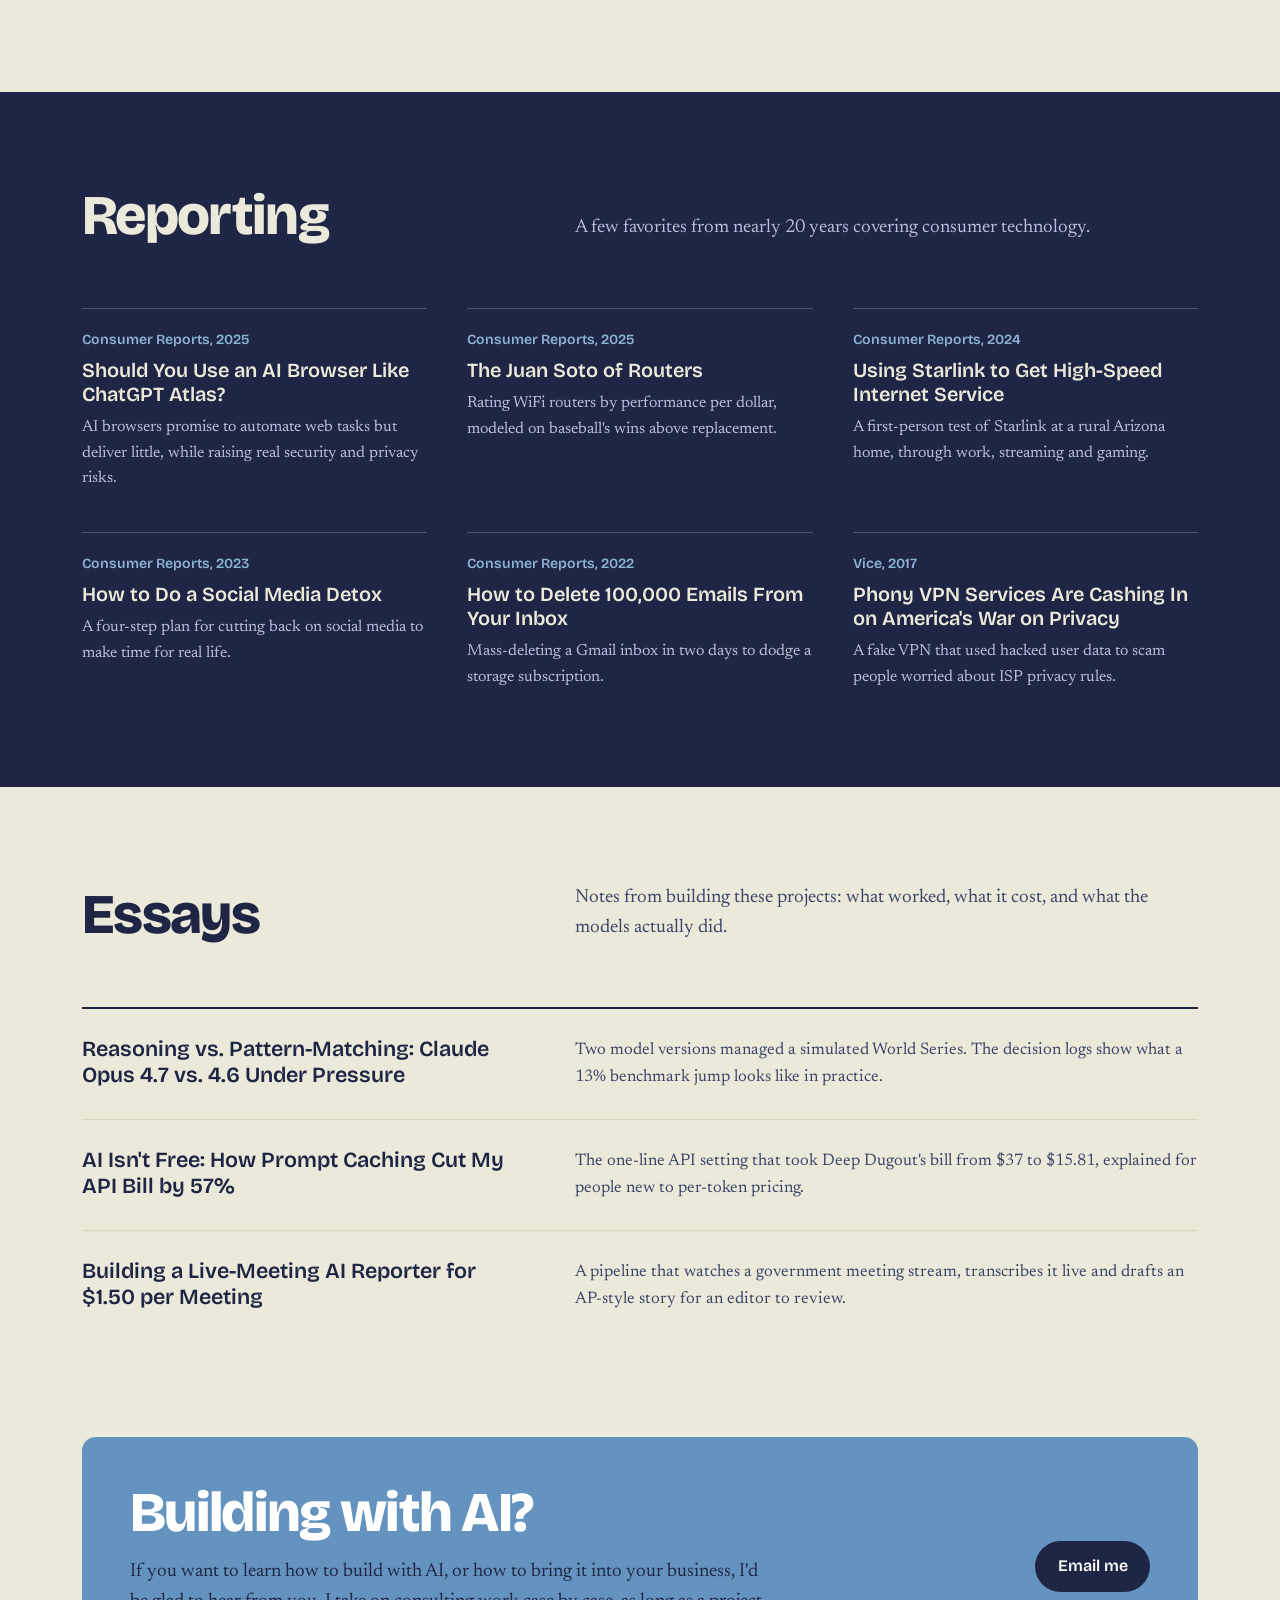
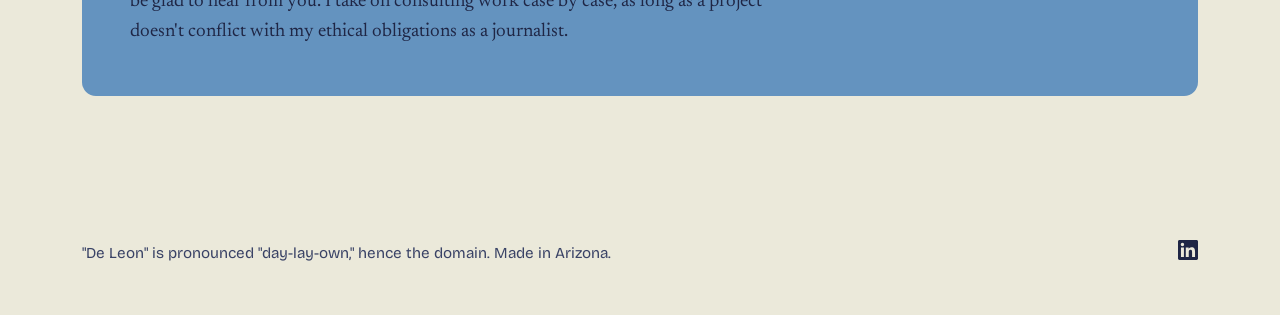
==== commit 947b8896: "Add the backstory to Matchday Inference The project began as a question: what could AI make that eve" ====
--- a/index.html
+++ b/index.html
@@ -180,7 +180,8 @@
           <div>
             <h3>Matchday Inference</h3>
             <span class="status">World Cup 2026</span>
-            <p>A personalized daily zine for the 2026 World Cup. Each reader chose their teams and a voice, like the Tactician, the Pub-Talker or the Historian, and every morning during the tournament got an issue of their own, written overnight by OpenAI's GPT-5.5 from real match data and laid out like a photocopied punk fanzine.</p>
+            <p>It started with a question: what could AI make that even the best-resourced newsroom on the planet couldn't? The answer was a bespoke matchday programme for every single reader.</p>
+            <p>For the 2026 World Cup, each reader chose their teams and a voice, like the Tactician, the Pub-Talker or the Historian. Every morning during the tournament they got an issue of their own, written overnight by OpenAI's GPT-5.5 from real match data and laid out like a photocopied punk fanzine.</p>
             <a class="visit" href="https://matchdayinference.com" target="_blank" rel="noopener">Visit matchdayinference.com</a>
           </div>
         </article>
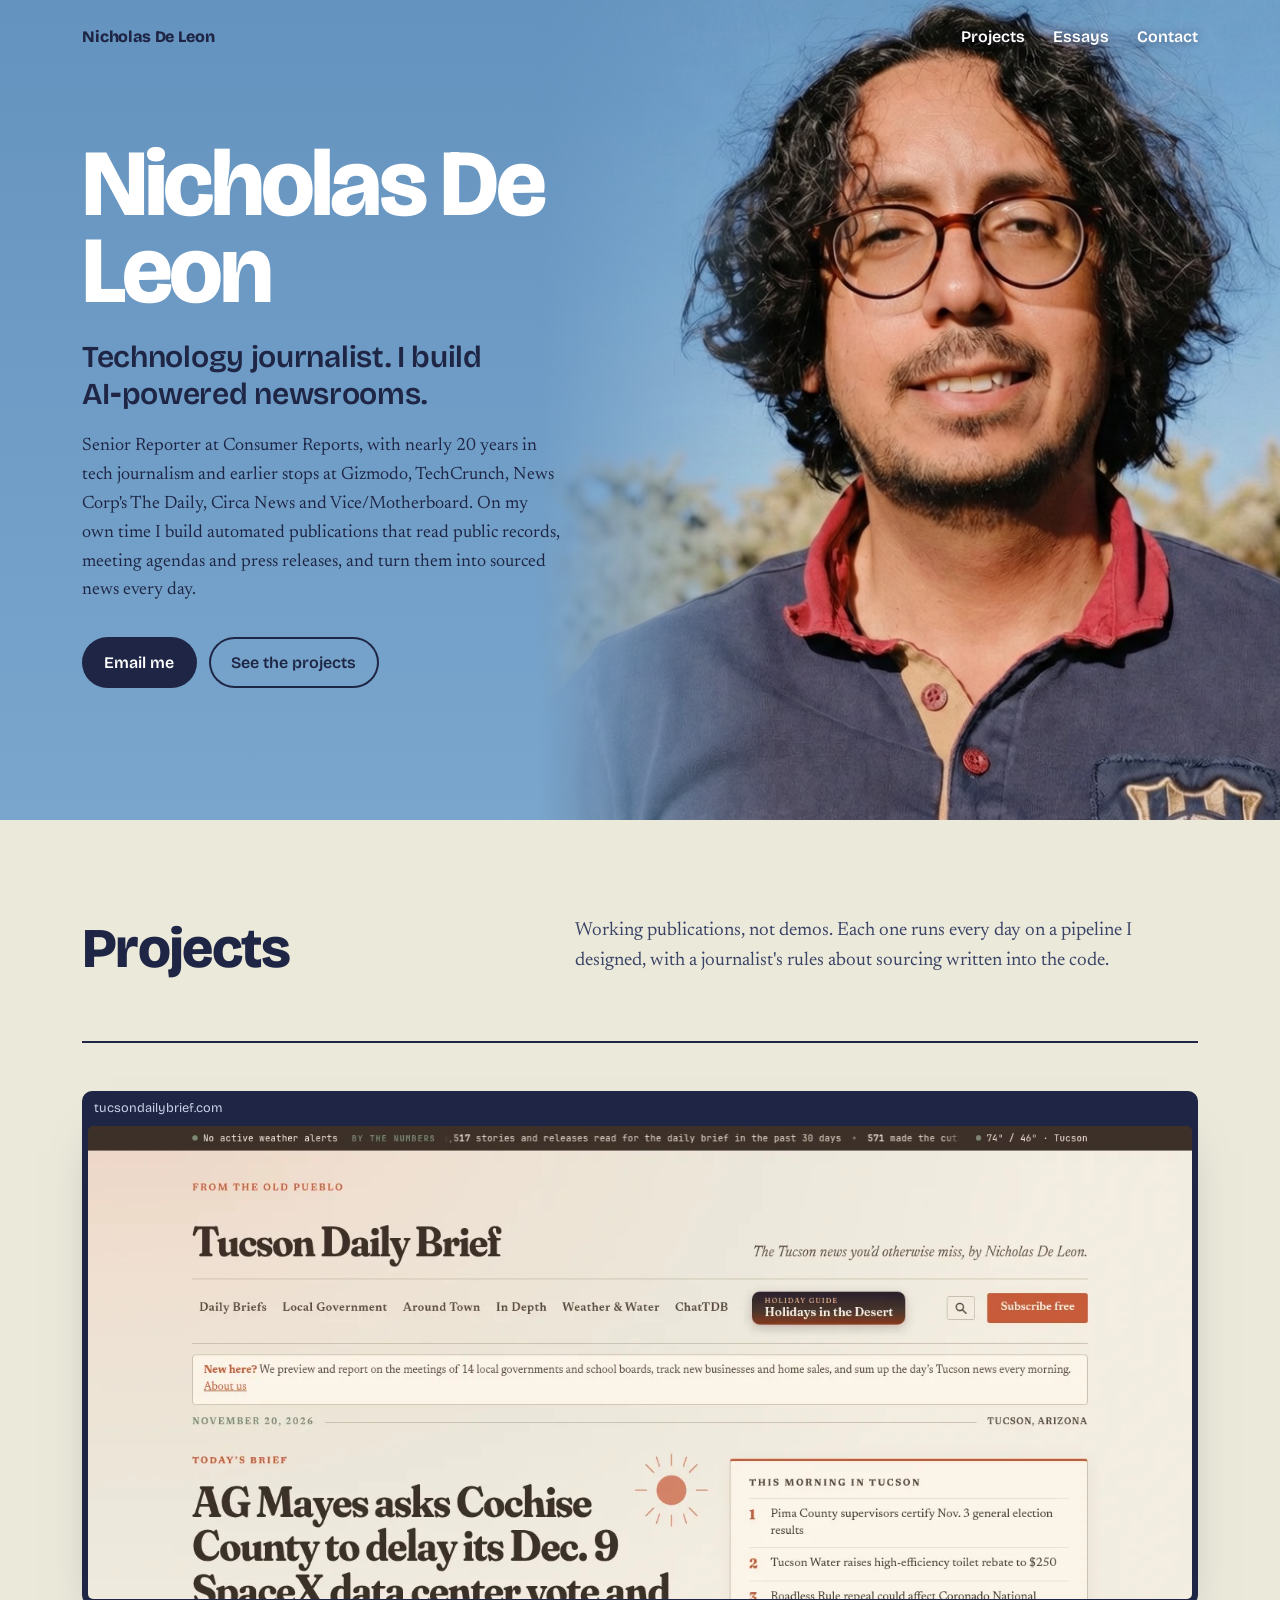
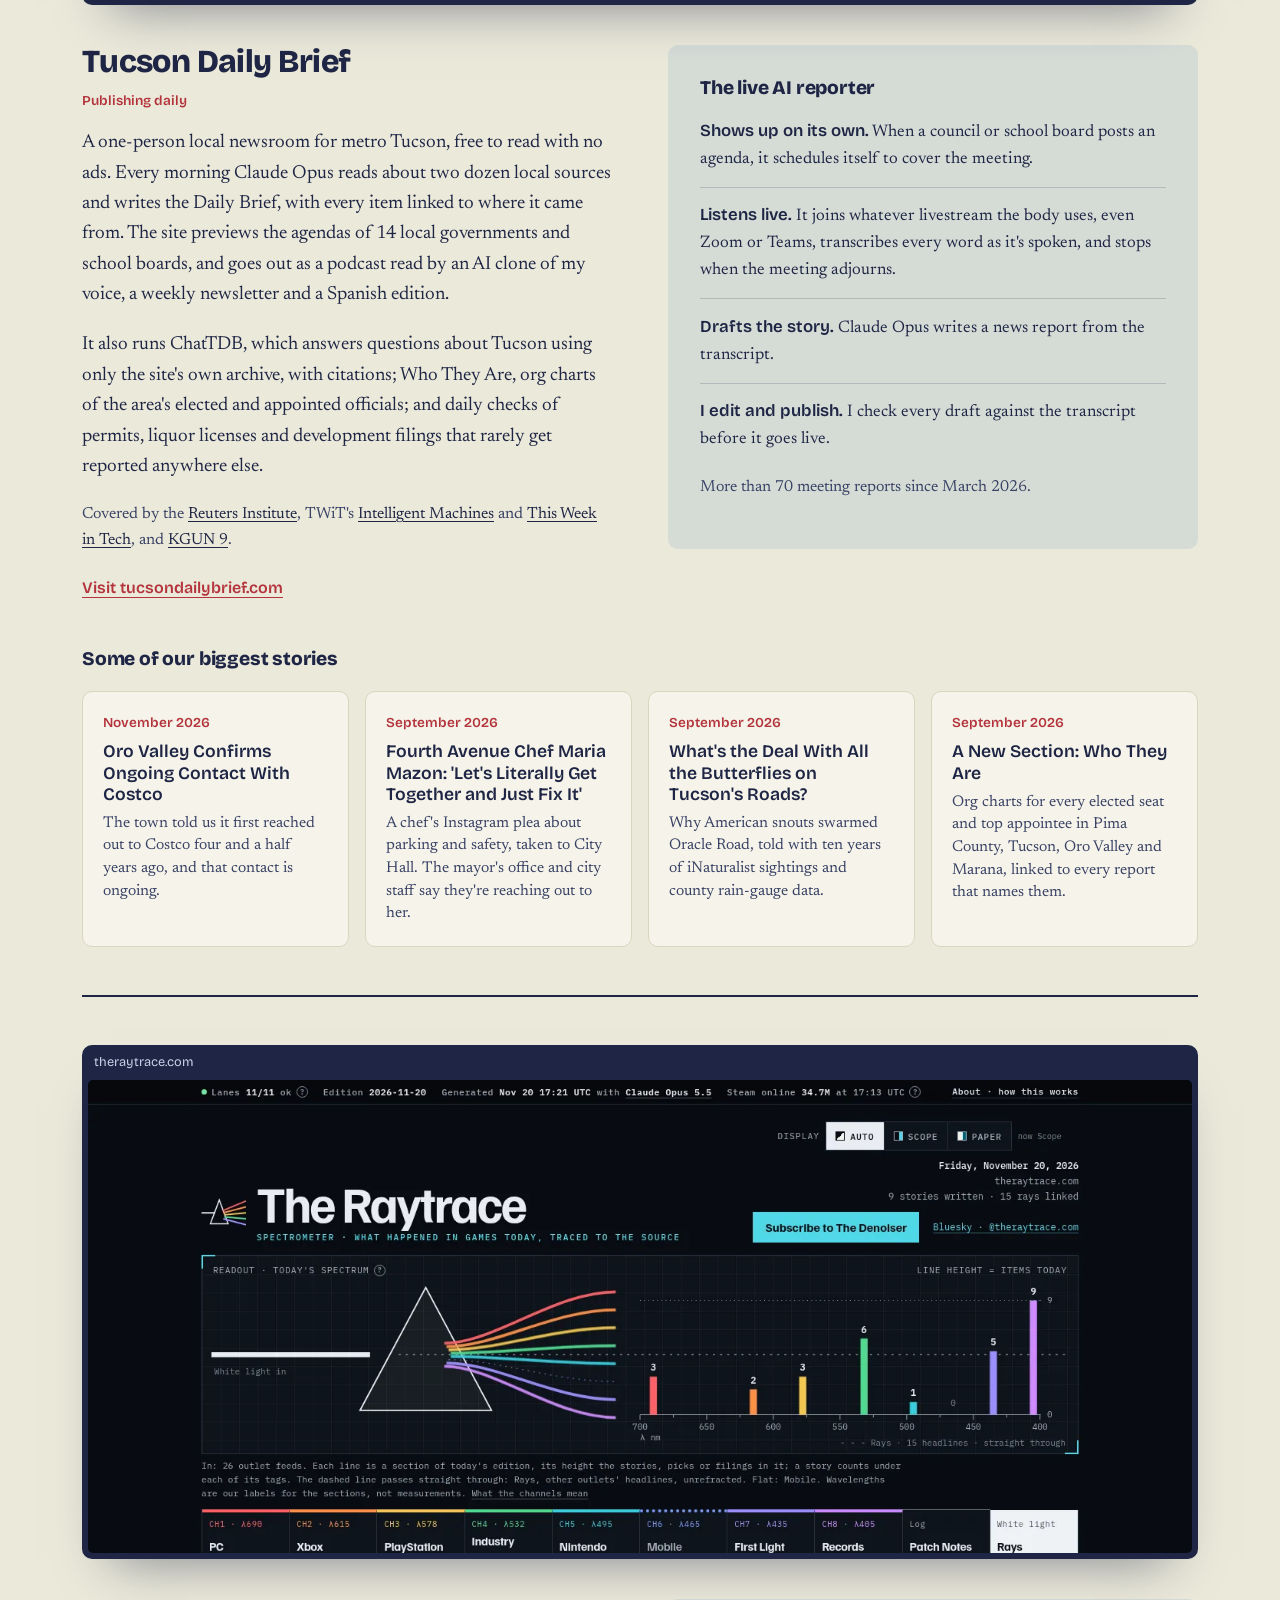
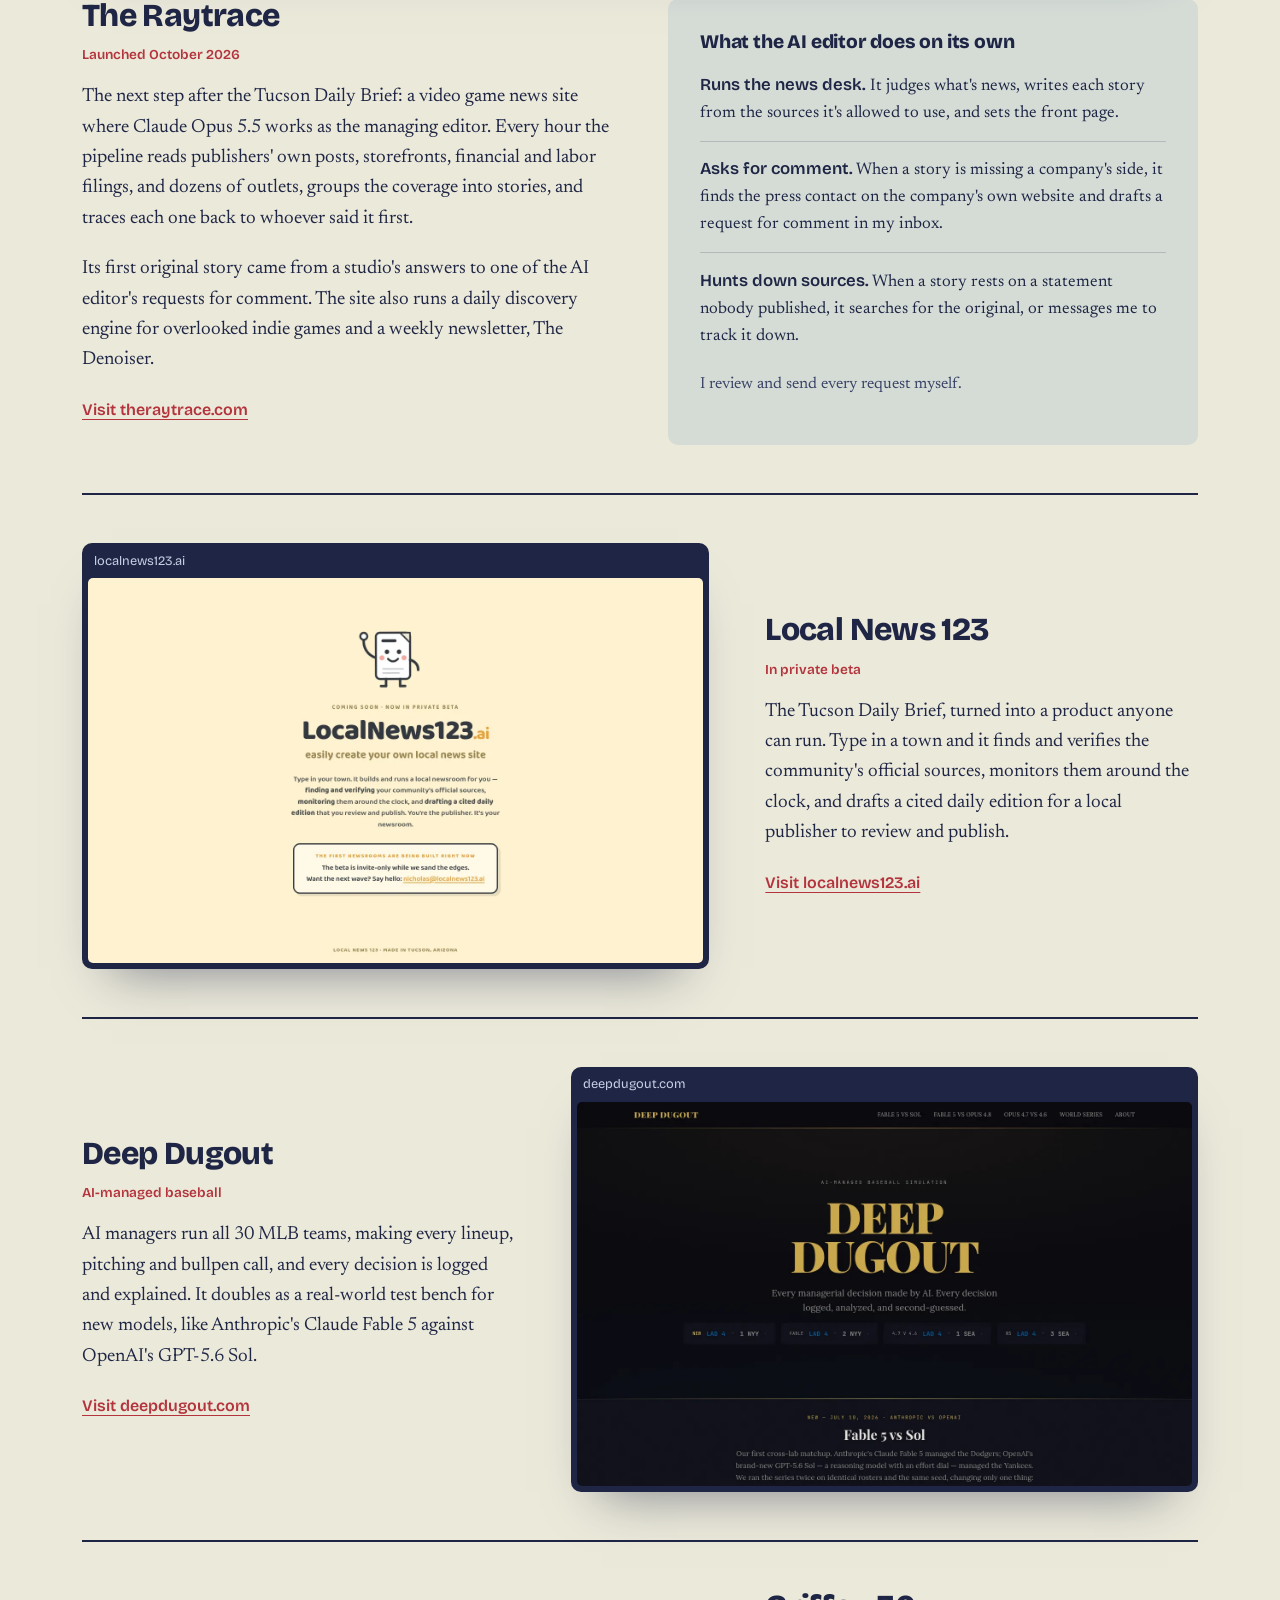
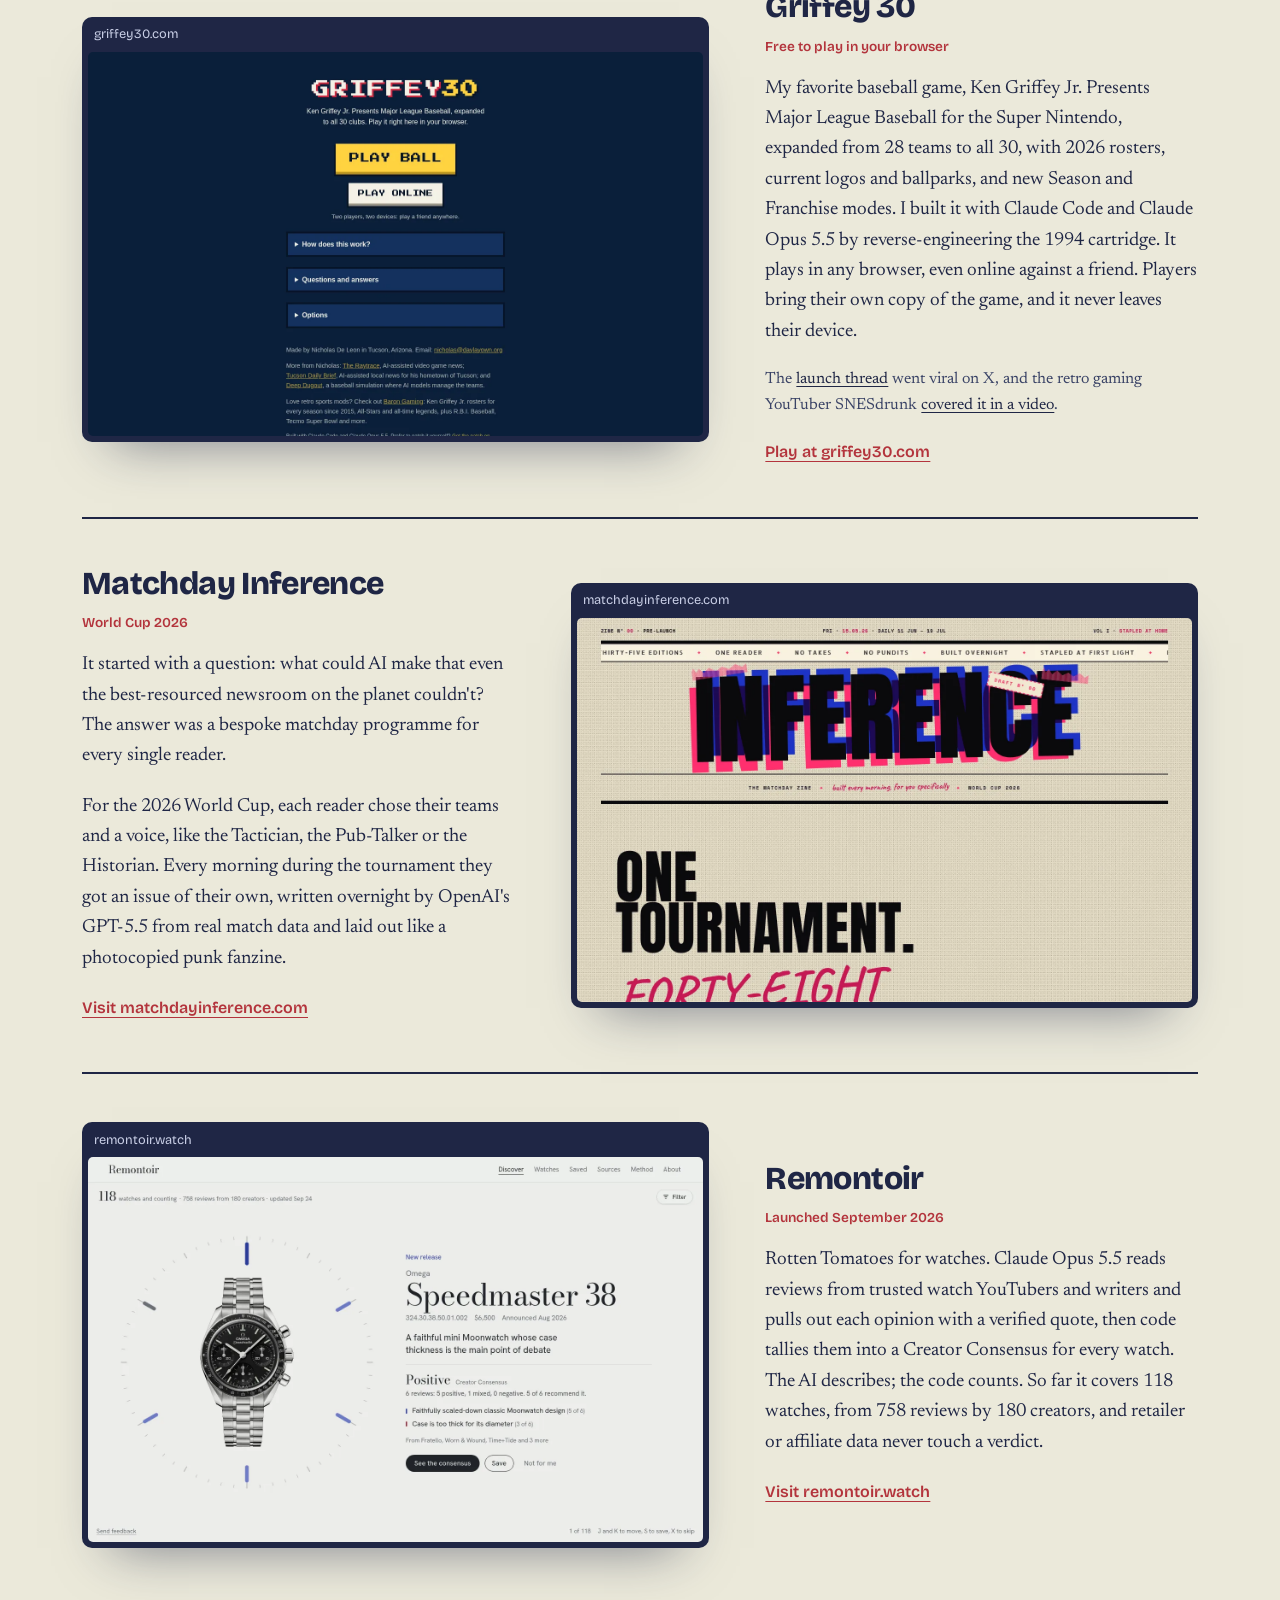
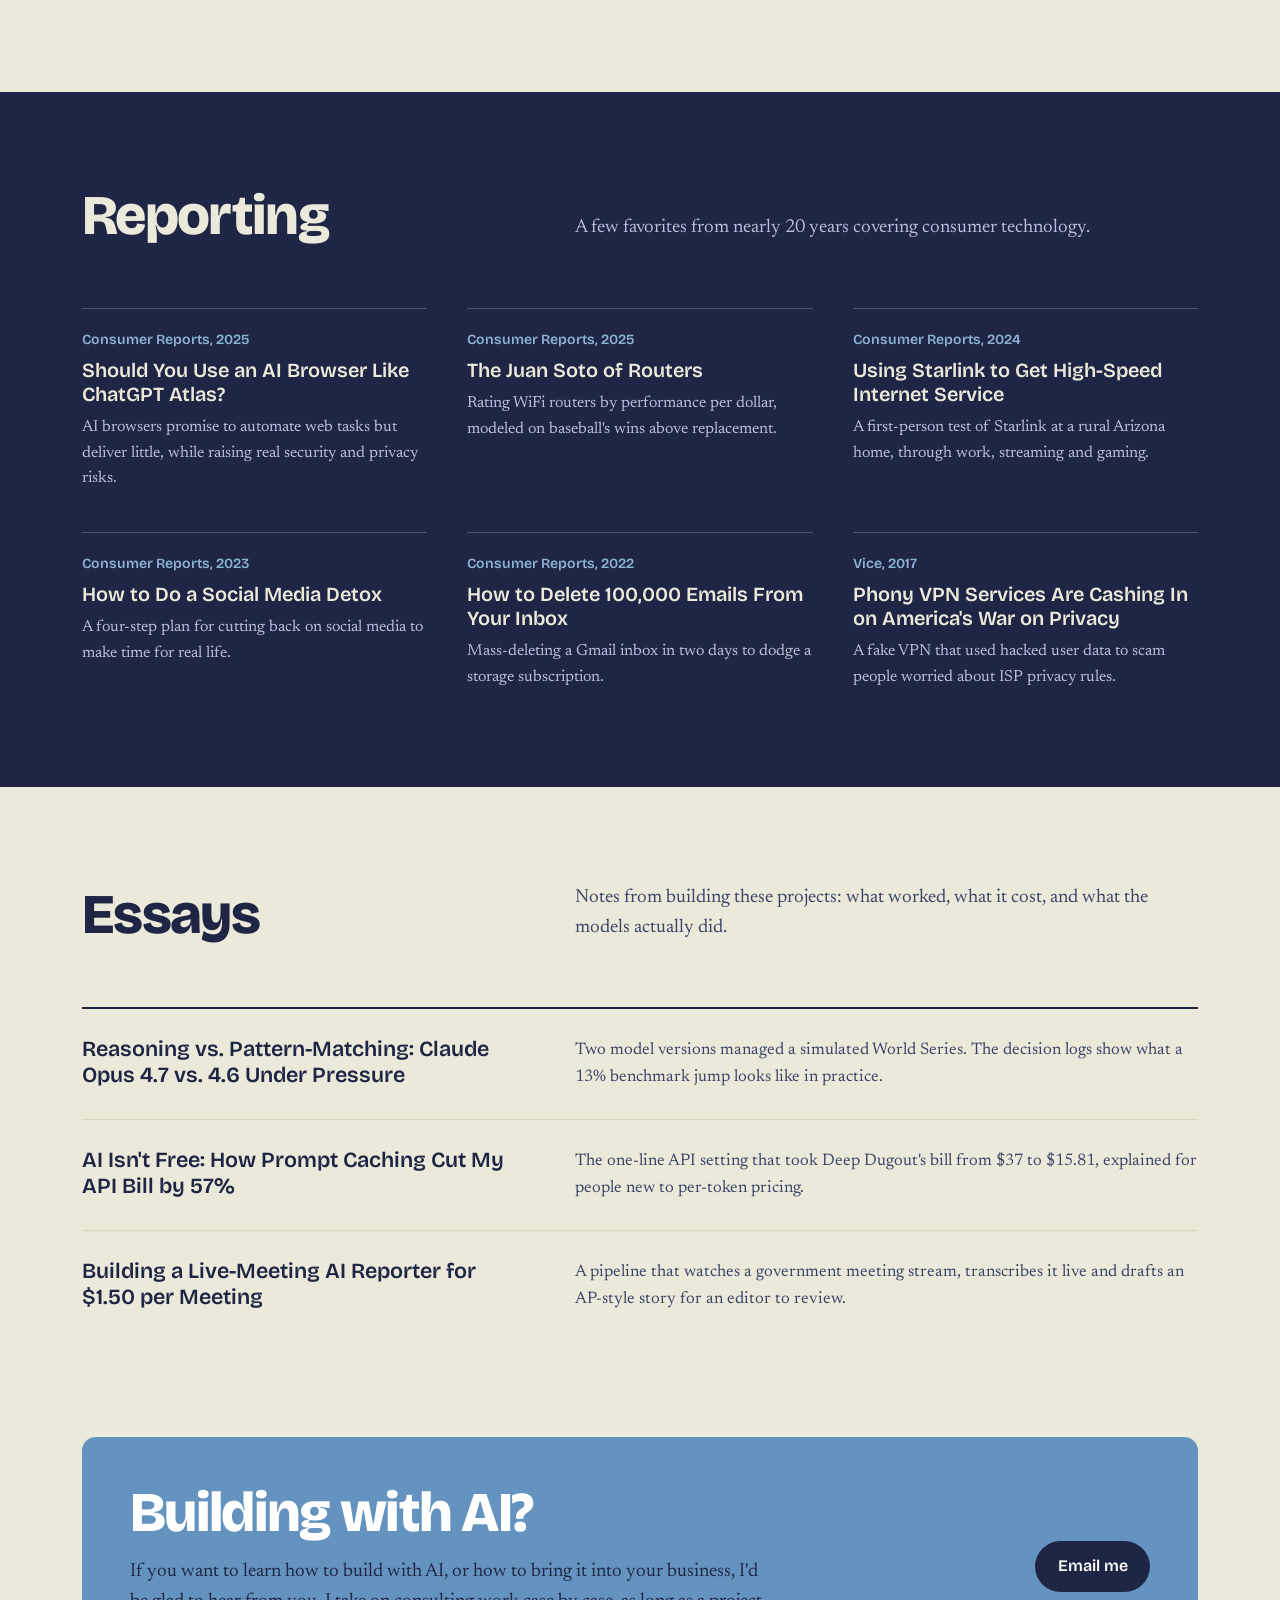
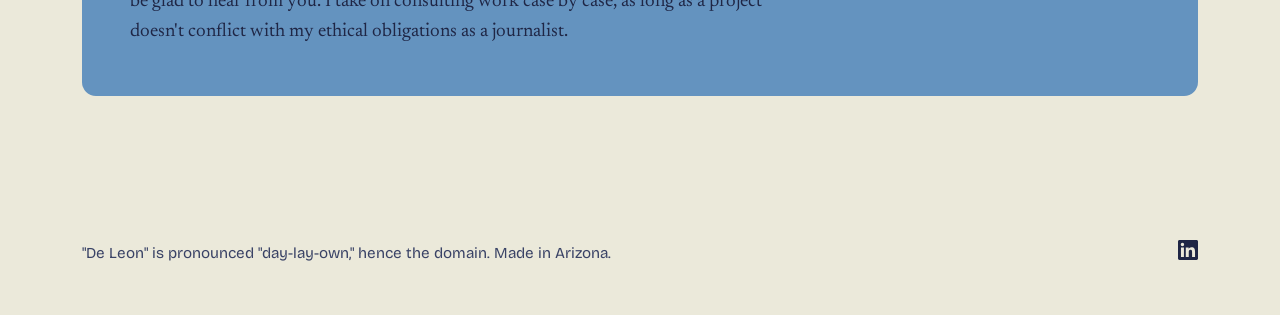
==== commit 54af45ae: "List past employers in career order in the hero bio Gizmodo, TechCrunch, News Corp's The Daily, Circ" ====
--- a/index.html
+++ b/index.html
@@ -38,7 +38,7 @@
       <div class="hero-copy">
         <h1>Nicholas De Leon</h1>
         <p class="claim">Technology journalist. I build AI&#8209;powered newsrooms.</p>
-        <p class="bio">Senior Reporter at Consumer Reports, with nearly 20 years at Consumer Reports, TechCrunch, Vice, Gizmodo and News Corp. On my own time I build automated publications that read public records, meeting agendas and press releases, and turn them into sourced news every day.</p>
+        <p class="bio">Senior Reporter at Consumer Reports, with nearly 20 years in tech journalism and earlier stops at Gizmodo, TechCrunch, News Corp's The Daily, Circa News and Vice/Motherboard. On my own time I build automated publications that read public records, meeting agendas and press releases, and turn them into sourced news every day.</p>
         <div class="actions">
           <a class="btn btn-solid" href="mailto:nicholas@daylayown.org">Email me</a>
           <a class="btn btn-line" href="#projects">See the projects</a>
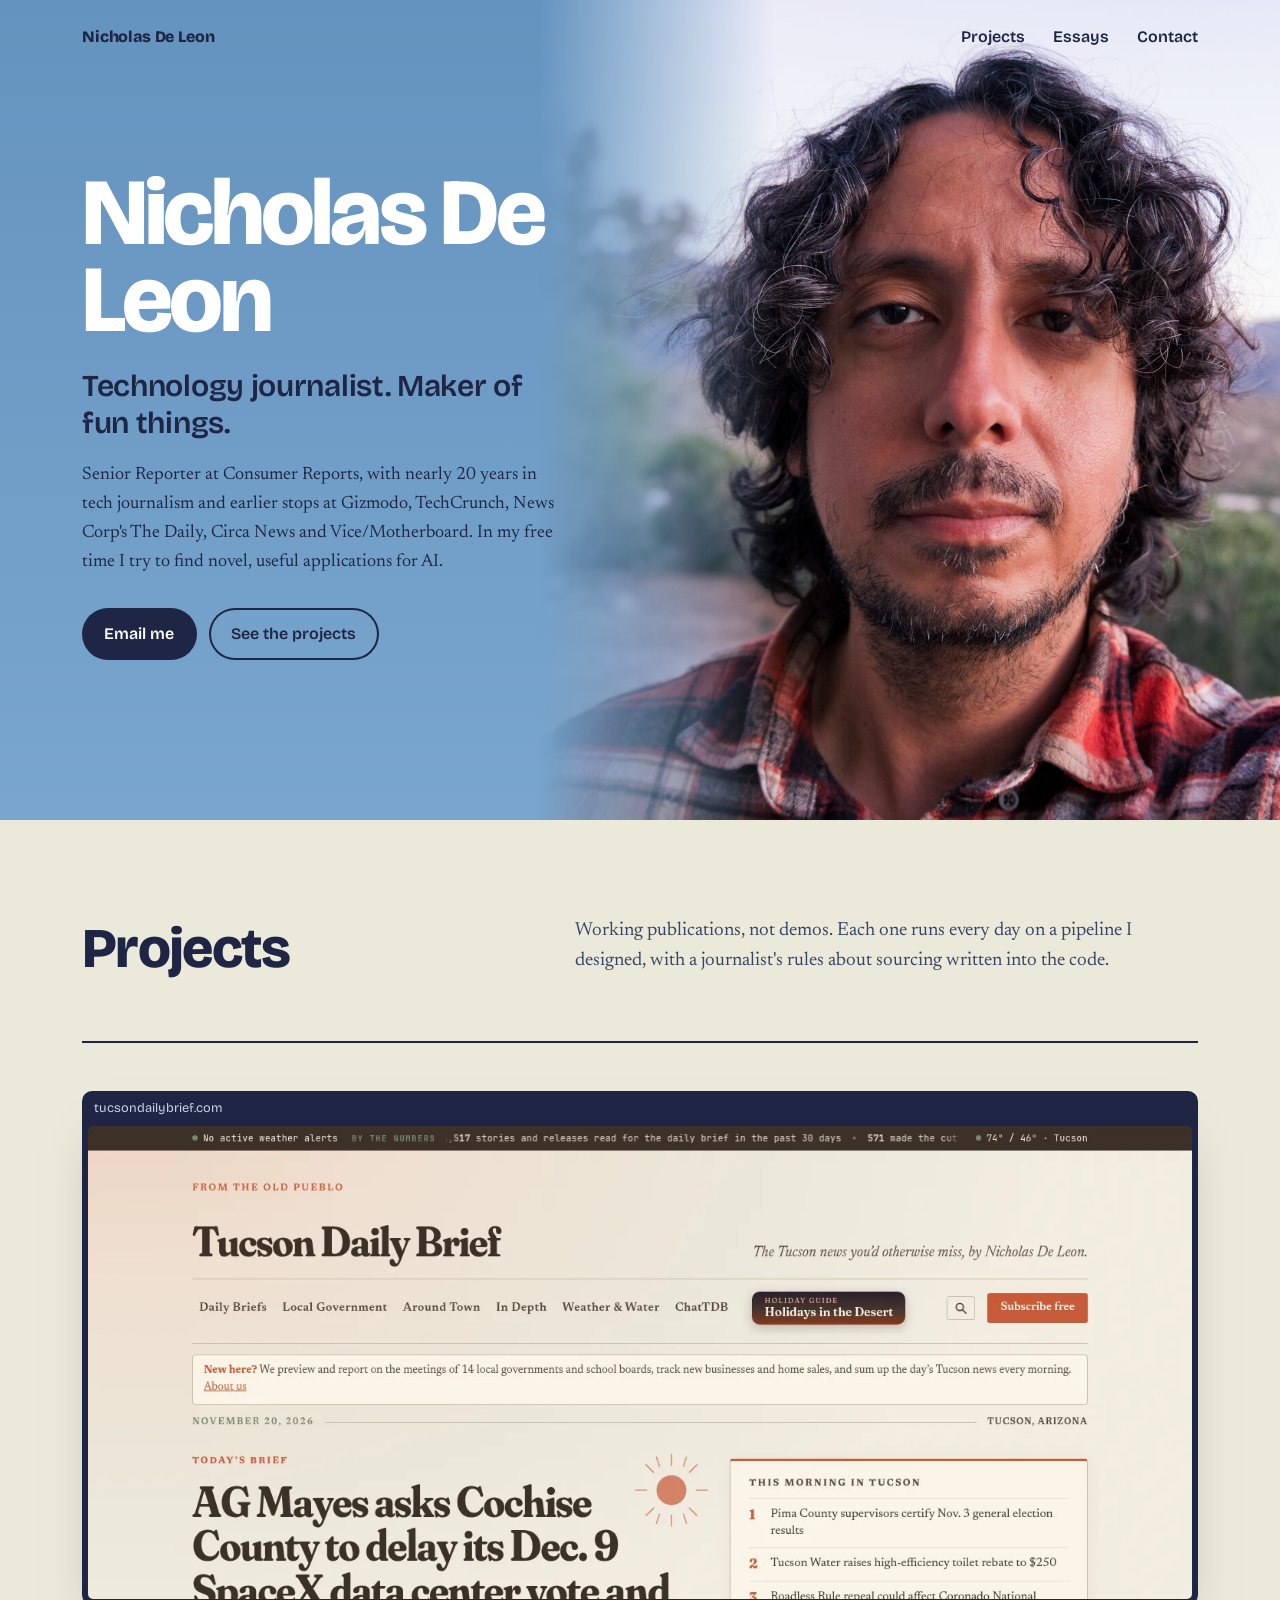
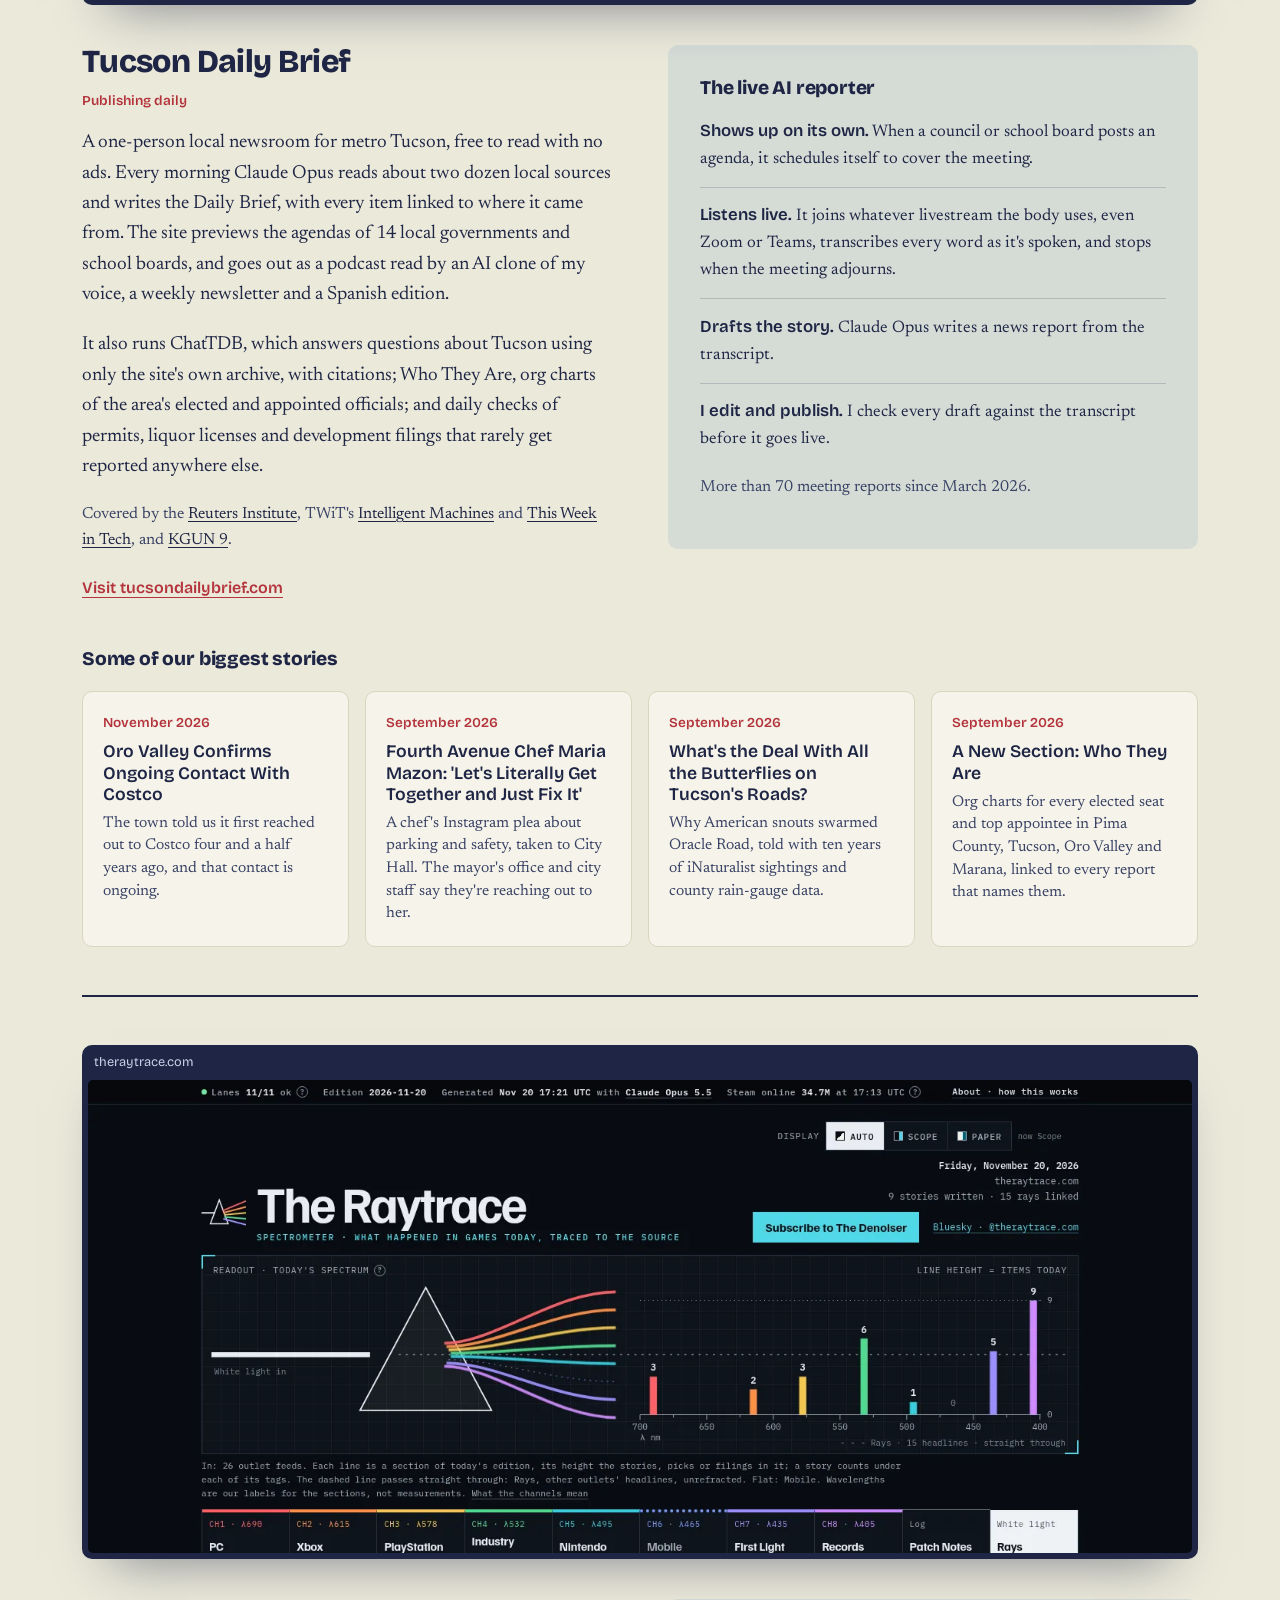
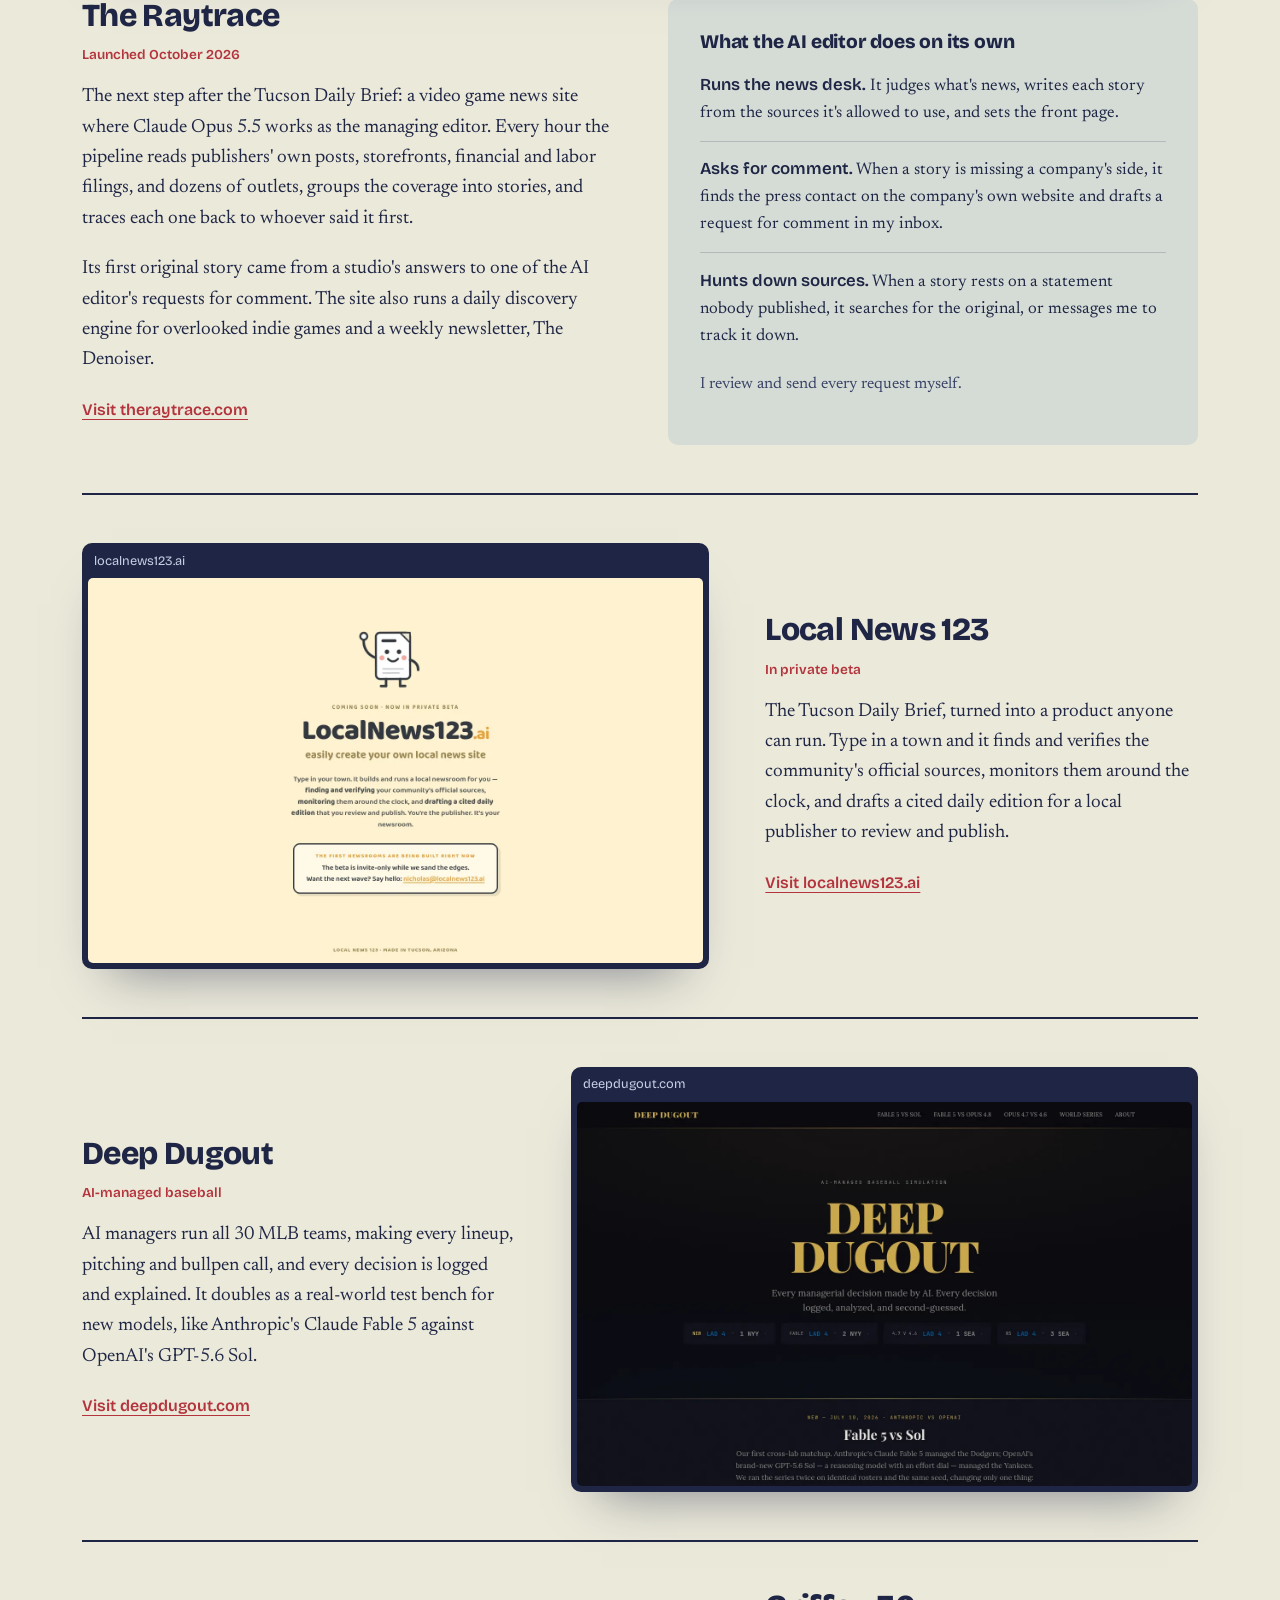
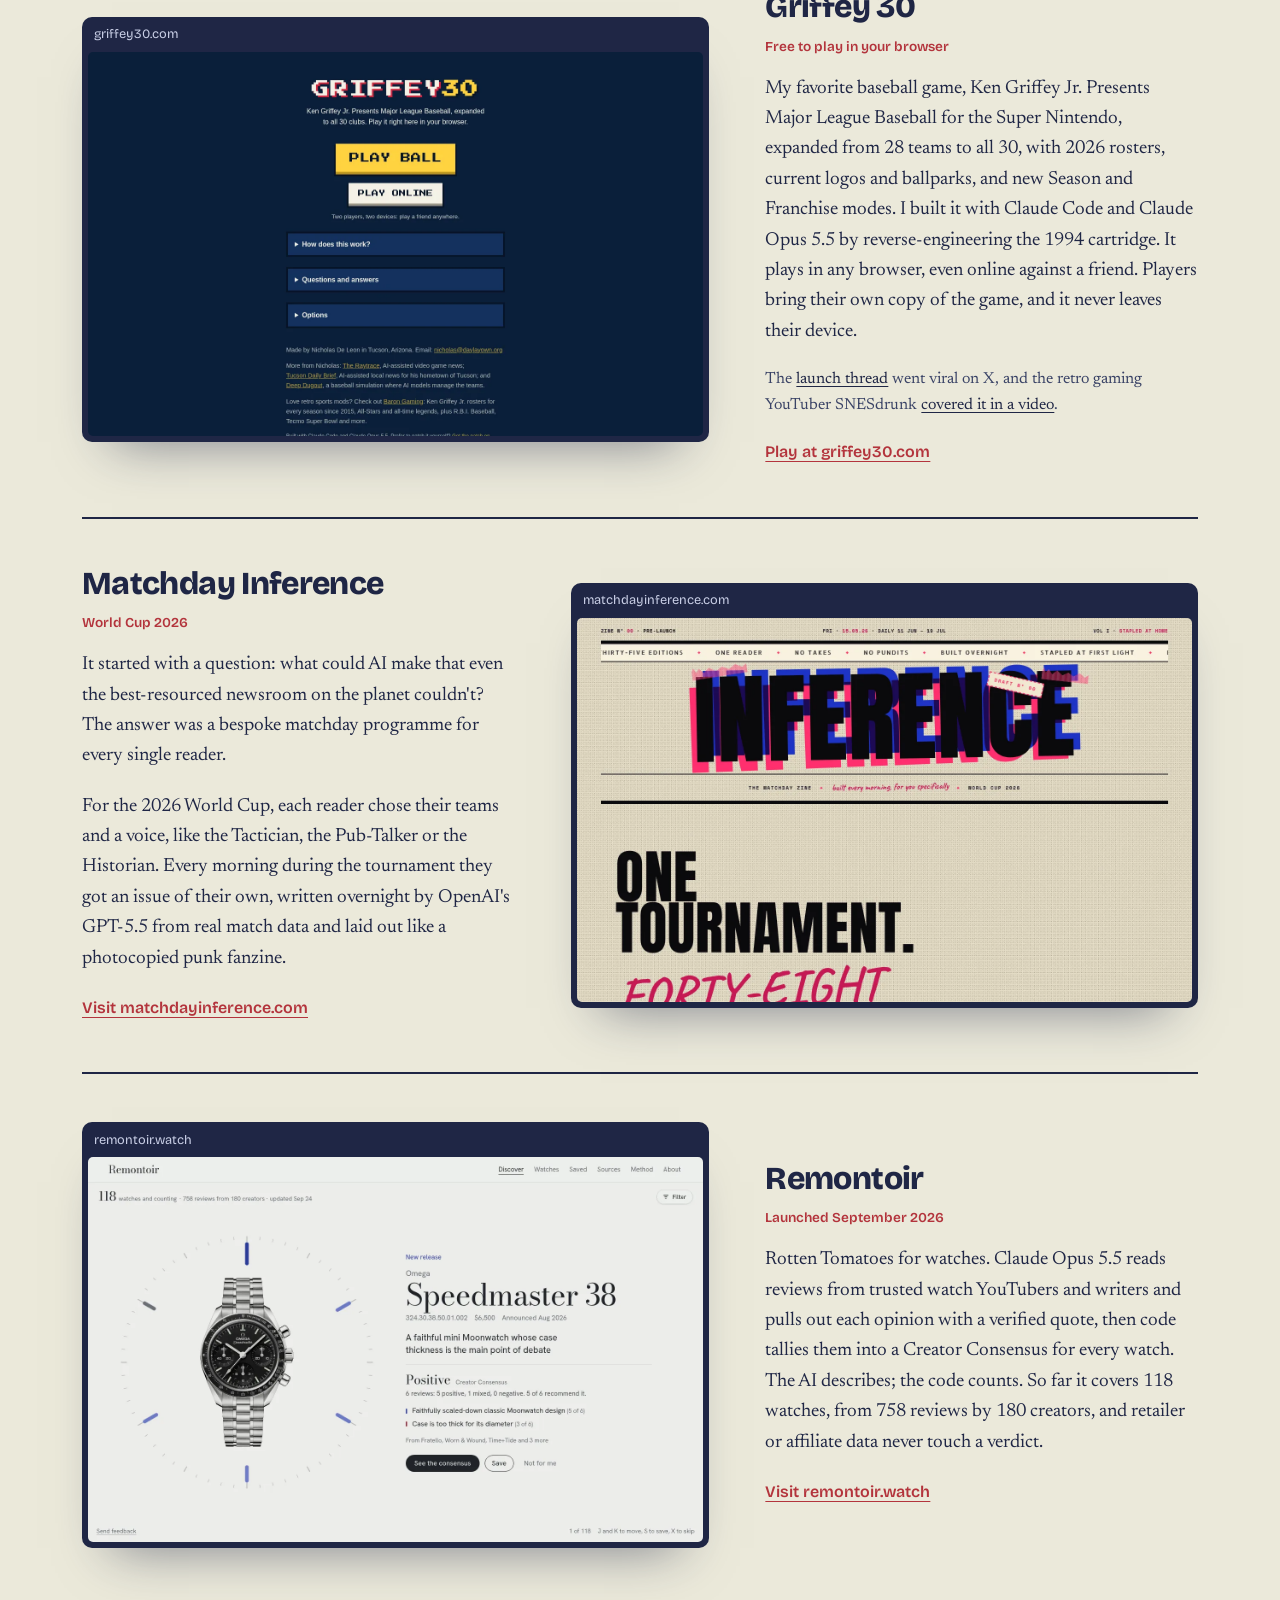
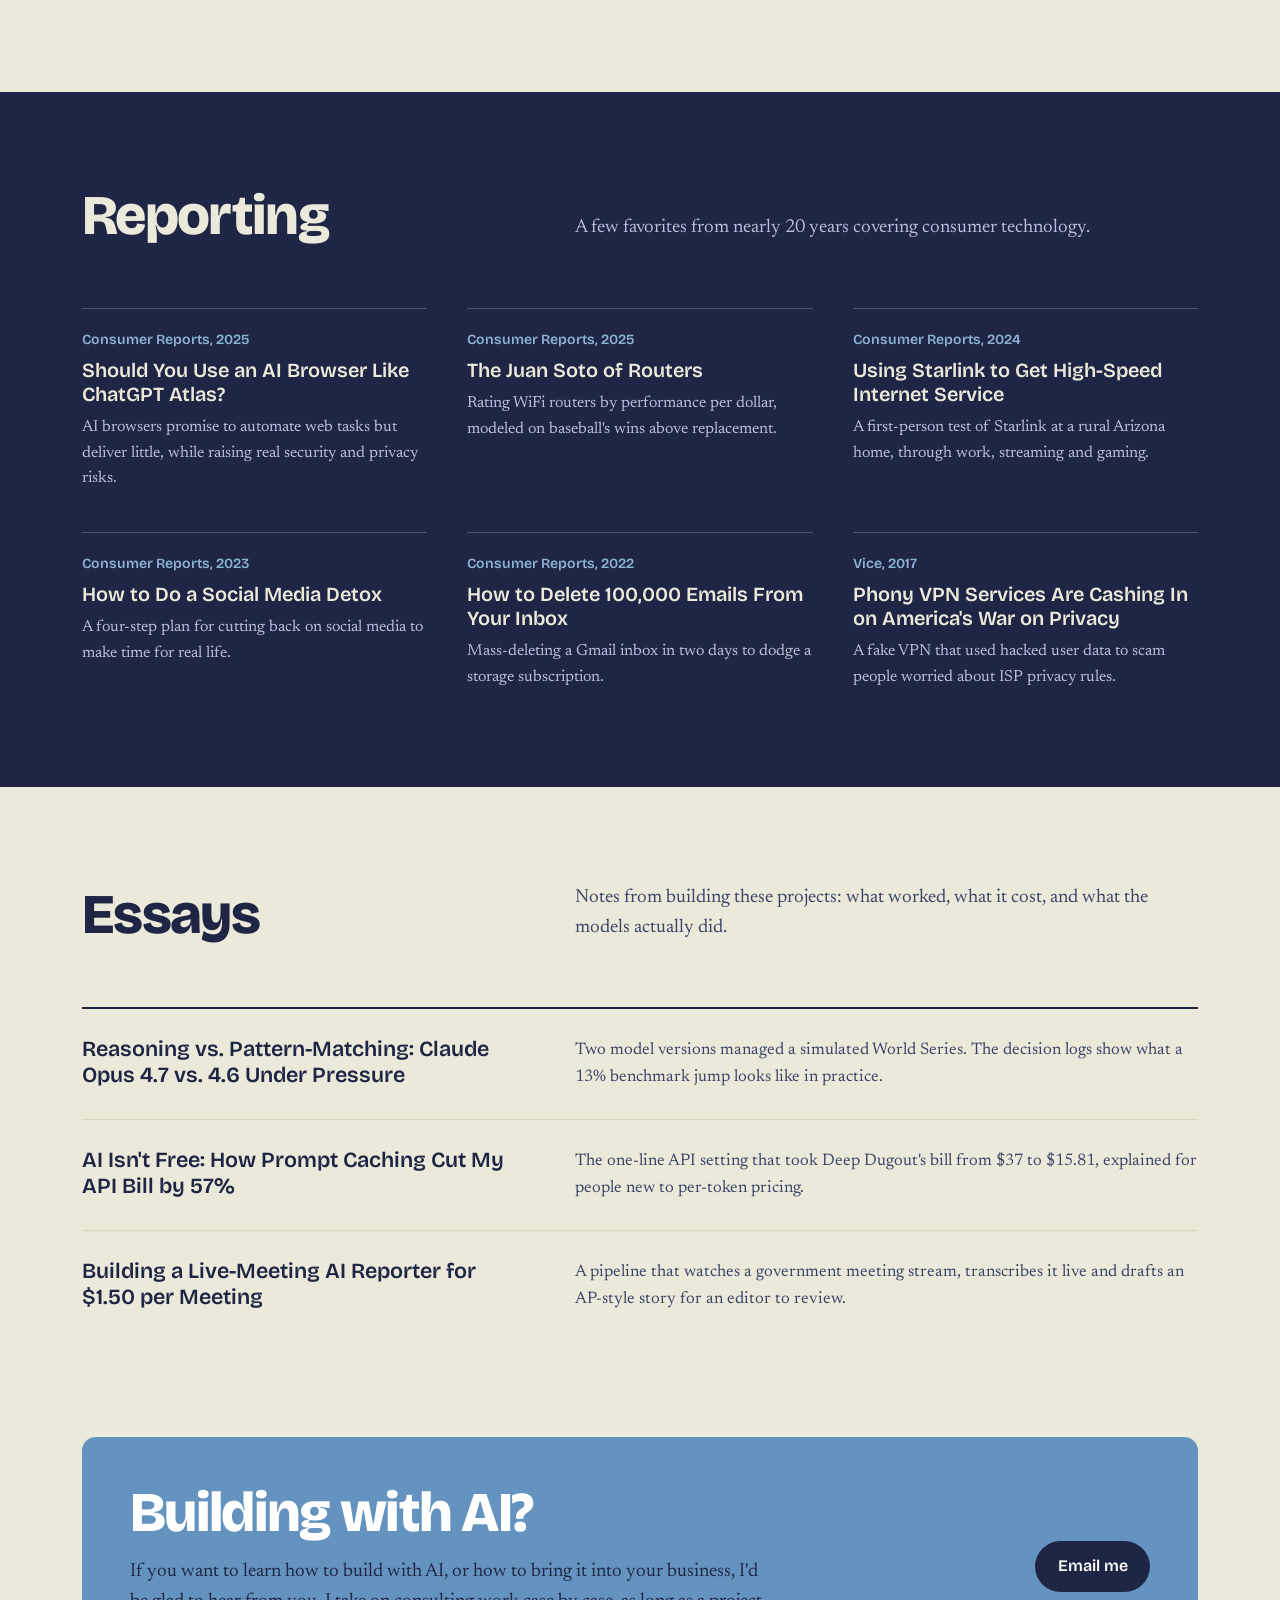
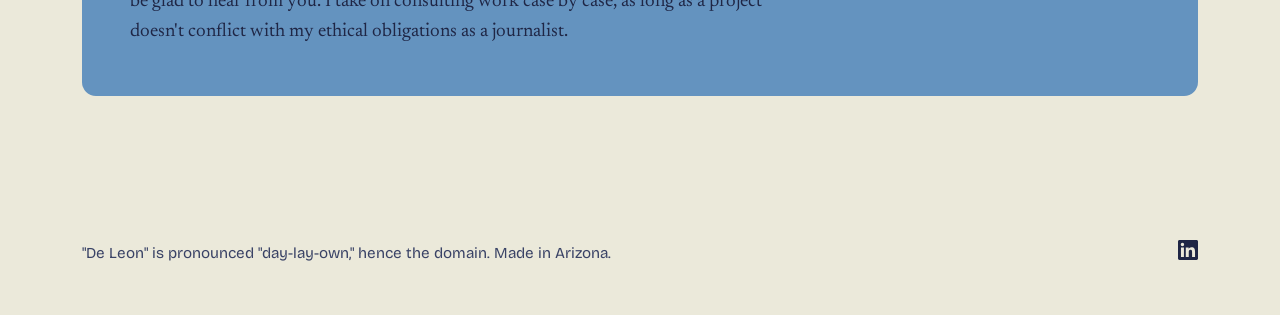
==== commit dee80613: "New headshot and a lighter hero tagline and bio Swap in the new dusk headshot (resized, metadata str" ====
--- a/index.html
+++ b/index.html
@@ -3,10 +3,13 @@
 <head>
   <meta charset="utf-8" />
   <meta name="viewport" content="width=device-width, initial-scale=1" />
-  <title>Nicholas De Leon — Technology journalist who builds AI-powered newsrooms</title>
-  <meta name="description" content="Nicholas De Leon is a technology journalist who builds AI-powered newsrooms, including the Tucson Daily Brief and The Raytrace. Projects, reporting and essays." />
+  <link rel="icon" href="favicon.svg" type="image/svg+xml" />
+  <link rel="icon" href="favicon.ico" sizes="48x48" />
+  <link rel="apple-touch-icon" href="apple-touch-icon.png" />
+  <title>Nicholas De Leon — Technology journalist, maker of fun things</title>
+  <meta name="description" content="Nicholas De Leon is a technology journalist who also makes fun things with AI, including the Tucson Daily Brief and The Raytrace. Projects, reporting and essays." />
   <meta property="og:title" content="Nicholas De Leon" />
-  <meta property="og:description" content="Technology journalist. I build AI-powered newsrooms, like the Tucson Daily Brief and The Raytrace, and other AI projects." />
+  <meta property="og:description" content="Technology journalist and maker of fun things, from an AI-powered local news site to a Ken Griffey Jr. SNES mod." />
   <meta property="og:type" content="website" />
   <meta property="og:url" content="https://daylayown.org" />
   <meta property="og:image" content="https://daylayown.org/me.jpg" />
@@ -37,8 +40,8 @@
     <div class="wrap hero-body">
       <div class="hero-copy">
         <h1>Nicholas De Leon</h1>
-        <p class="claim">Technology journalist. I build AI&#8209;powered newsrooms.</p>
-        <p class="bio">Senior Reporter at Consumer Reports, with nearly 20 years in tech journalism and earlier stops at Gizmodo, TechCrunch, News Corp's The Daily, Circa News and Vice/Motherboard. On my own time I build automated publications that read public records, meeting agendas and press releases, and turn them into sourced news every day.</p>
+        <p class="claim">Technology journalist. Maker of fun&nbsp;things.</p>
+        <p class="bio">Senior Reporter at Consumer Reports, with nearly 20 years in tech journalism and earlier stops at Gizmodo, TechCrunch, News Corp's The Daily, Circa News and Vice/Motherboard. In my free time I try to find novel, useful applications for AI.</p>
         <div class="actions">
           <a class="btn btn-solid" href="mailto:nicholas@daylayown.org">Email me</a>
           <a class="btn btn-line" href="#projects">See the projects</a>
--- a/styles.css
+++ b/styles.css
@@ -1,5 +1,5 @@
 /* daylayown.org — "Big Sky" design system
-   The palette comes from me.jpg: its blue sky, navy shirt, cholla and red collar. */
+   The palette came from an earlier headshot: its blue sky, navy shirt, cholla and red collar. */
 
 /* === FONTS === */
 @import url('https://fonts.googleapis.com/css2?family=Bricolage+Grotesque:opsz,wght@12..96,400;12..96,600;12..96,800&family=Newsreader:ital,opsz,wght@0,6..72,400;0,6..72,500;1,6..72,400&display=swap');
@@ -49,7 +49,7 @@
 }
 .topbar .brand { font-weight: 800; text-decoration: none; letter-spacing: -0.01em; }
 .topbar nav { display: flex; gap: 1.75rem; }
-.topbar nav a { text-decoration: none; font-weight: 600; color: #fff; text-shadow: 0 1px 8px rgba(31, 38, 69, 0.45); }
+.topbar nav a { text-decoration: none; font-weight: 600; color: var(--navy); }
 .topbar nav a:hover { text-decoration: underline; text-underline-offset: 4px; }
 
 /* === HERO: the photo's sky becomes the page === */
@@ -69,7 +69,7 @@
   width: 58%;
   height: 100%;
   object-fit: cover;
-  object-position: 52% 30%;
+  object-position: 35% 30%;
   -webkit-mask-image: linear-gradient(90deg, transparent 0, #000 32%);
   mask-image: linear-gradient(90deg, transparent 0, #000 32%);
 }
@@ -313,21 +313,22 @@
   .project:nth-child(even) .shot { order: 0; }
   .clips { grid-template-columns: 1fr 1fr; }
   .story-grid { grid-template-columns: 1fr 1fr; }
-}
-@media (max-width: 640px) {
-  .wrap, .article .container { padding: 0 1.25rem; }
-  .topbar { padding-top: 1rem; padding-bottom: 1rem; }
+  /* The headshot is a close-up, so below 900px it stacks under the text instead of sitting behind it */
   .hero { min-height: auto; }
   .hero-photo {
     position: static;
     order: 3;
     width: 100%;
-    height: 300px;
-    object-position: 55% 20%;
+    height: clamp(300px, 56vw, 480px);
+    object-position: 55% 25%;
     -webkit-mask-image: linear-gradient(180deg, transparent 0, #000 30%);
     mask-image: linear-gradient(180deg, transparent 0, #000 30%);
   }
   .hero-body { padding-top: 1.5rem; padding-bottom: 1rem; }
+}
+@media (max-width: 640px) {
+  .wrap, .article .container { padding: 0 1.25rem; }
+  .topbar { padding-top: 1rem; padding-bottom: 1rem; }
   .hero .topbar .brand { display: none; }
   .topbar nav { margin-left: auto; gap: 1rem; }
   .page-top .topbar { font-size: 0.9rem; gap: 0.75rem; }
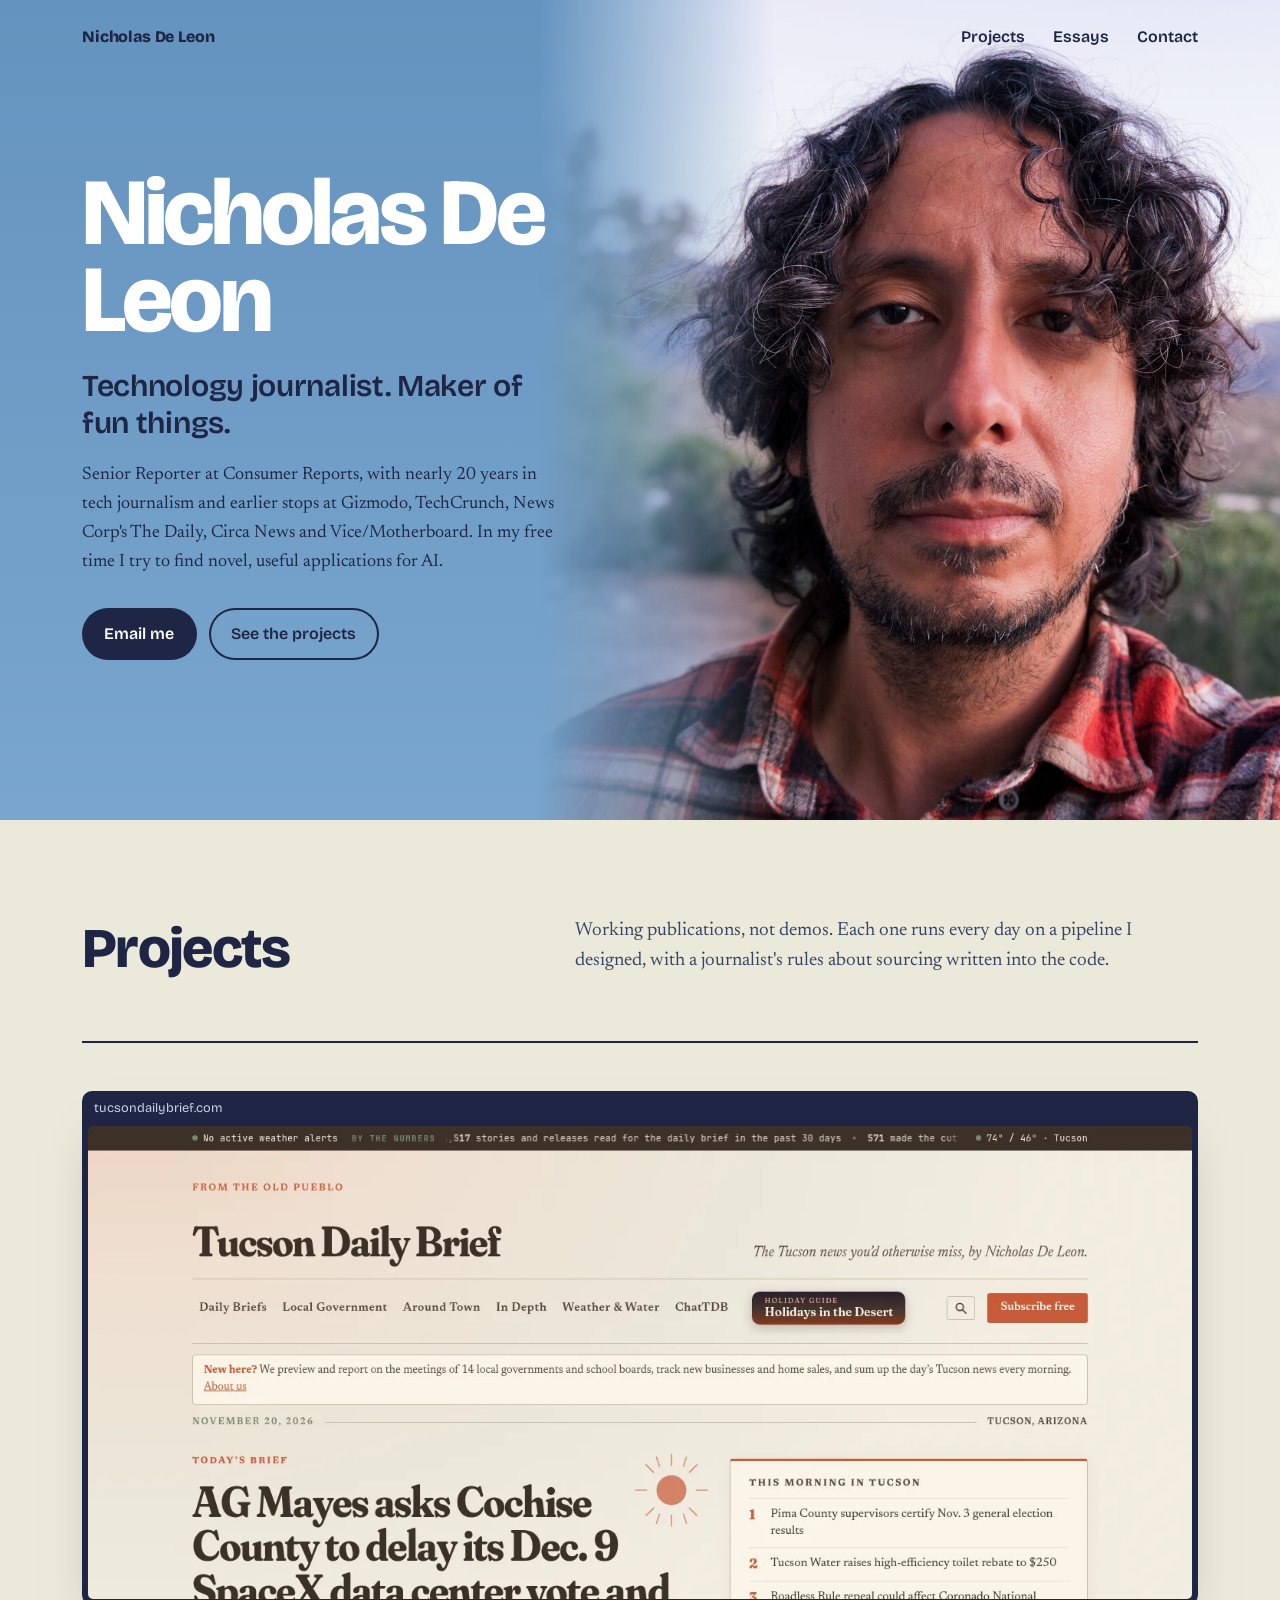
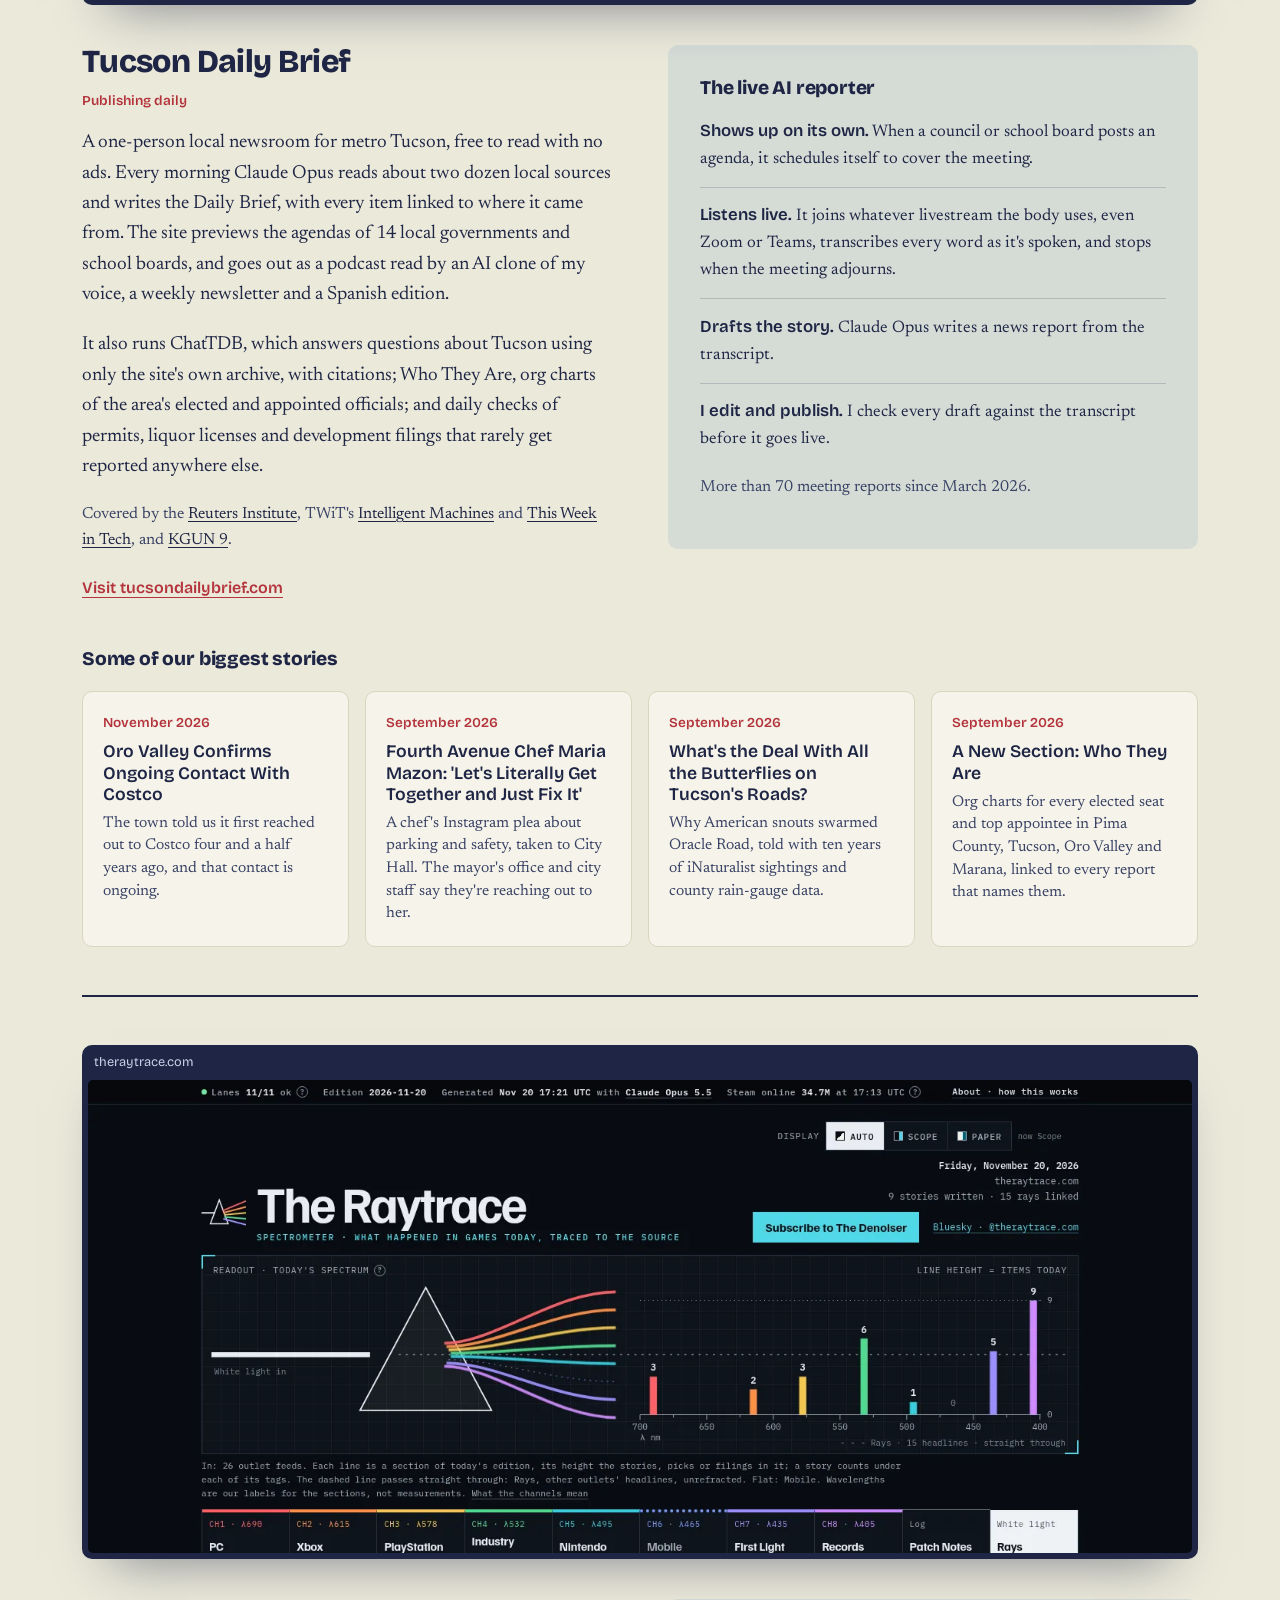
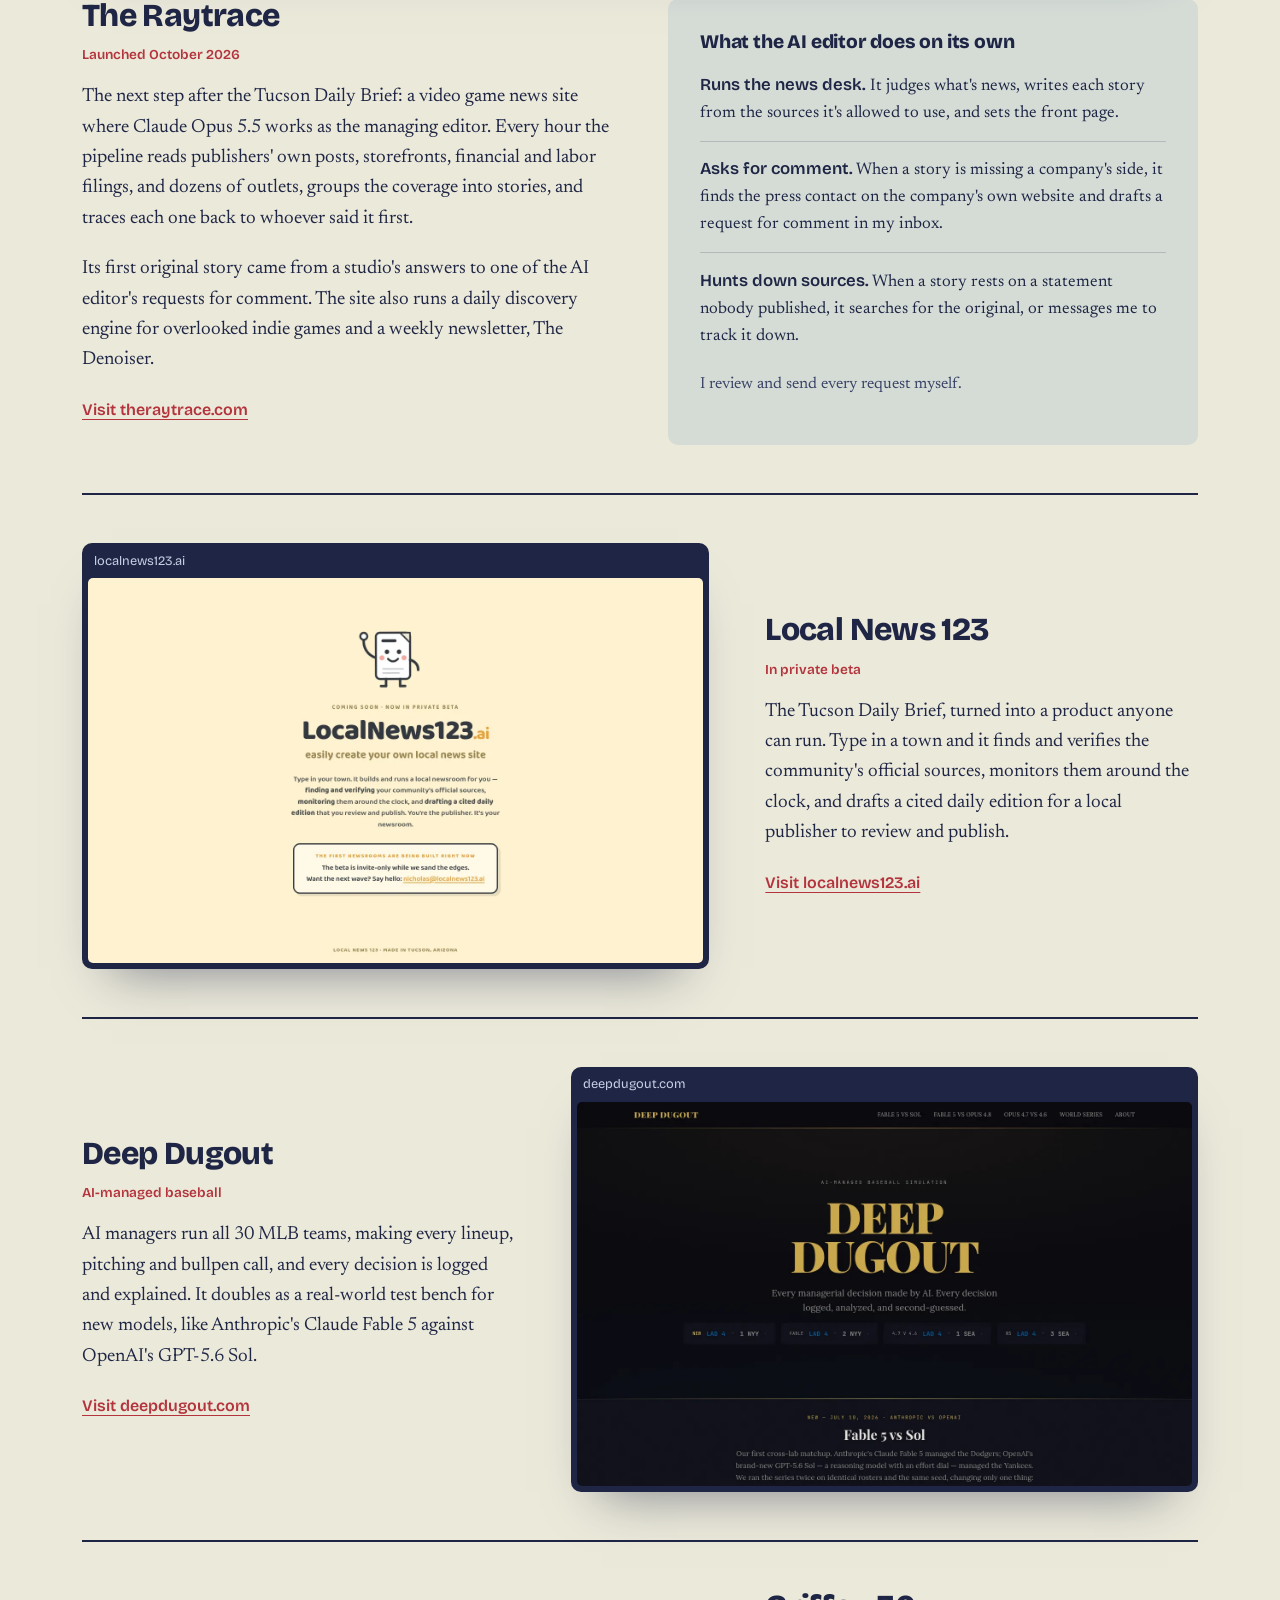
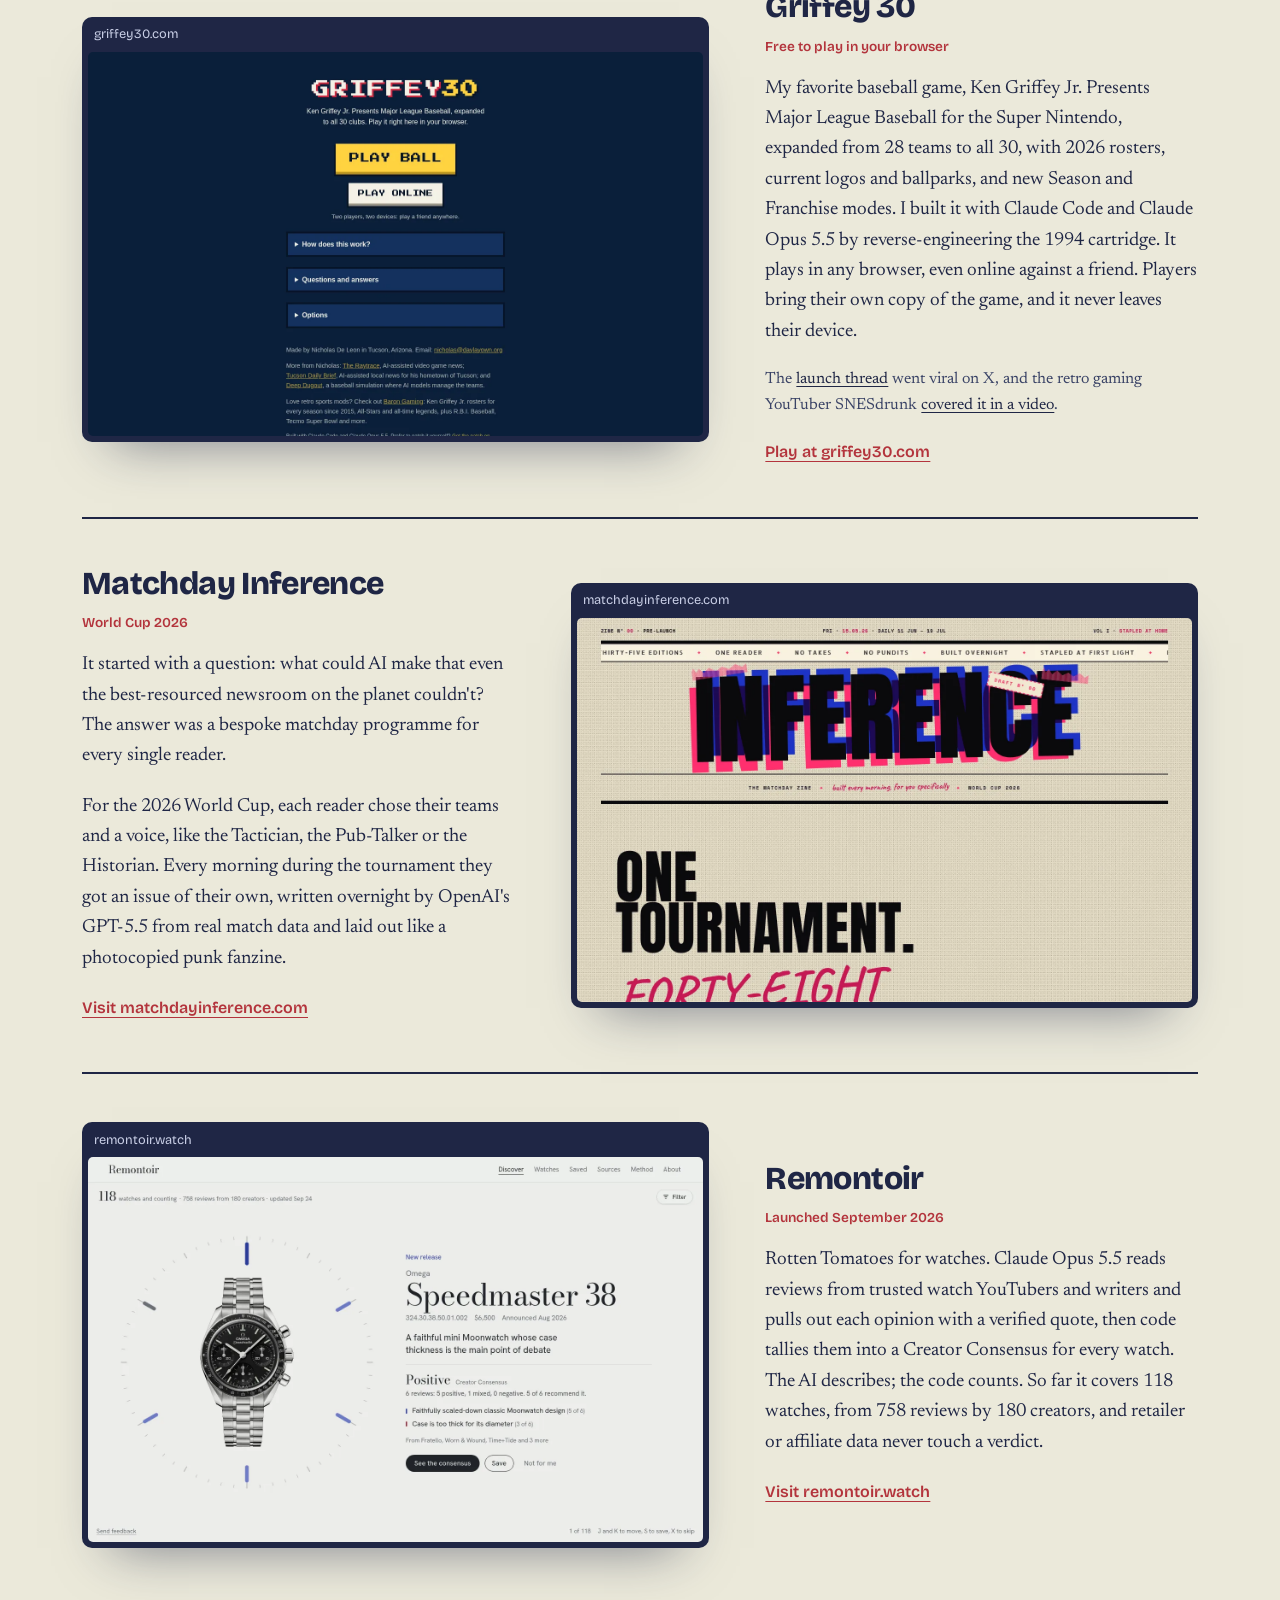
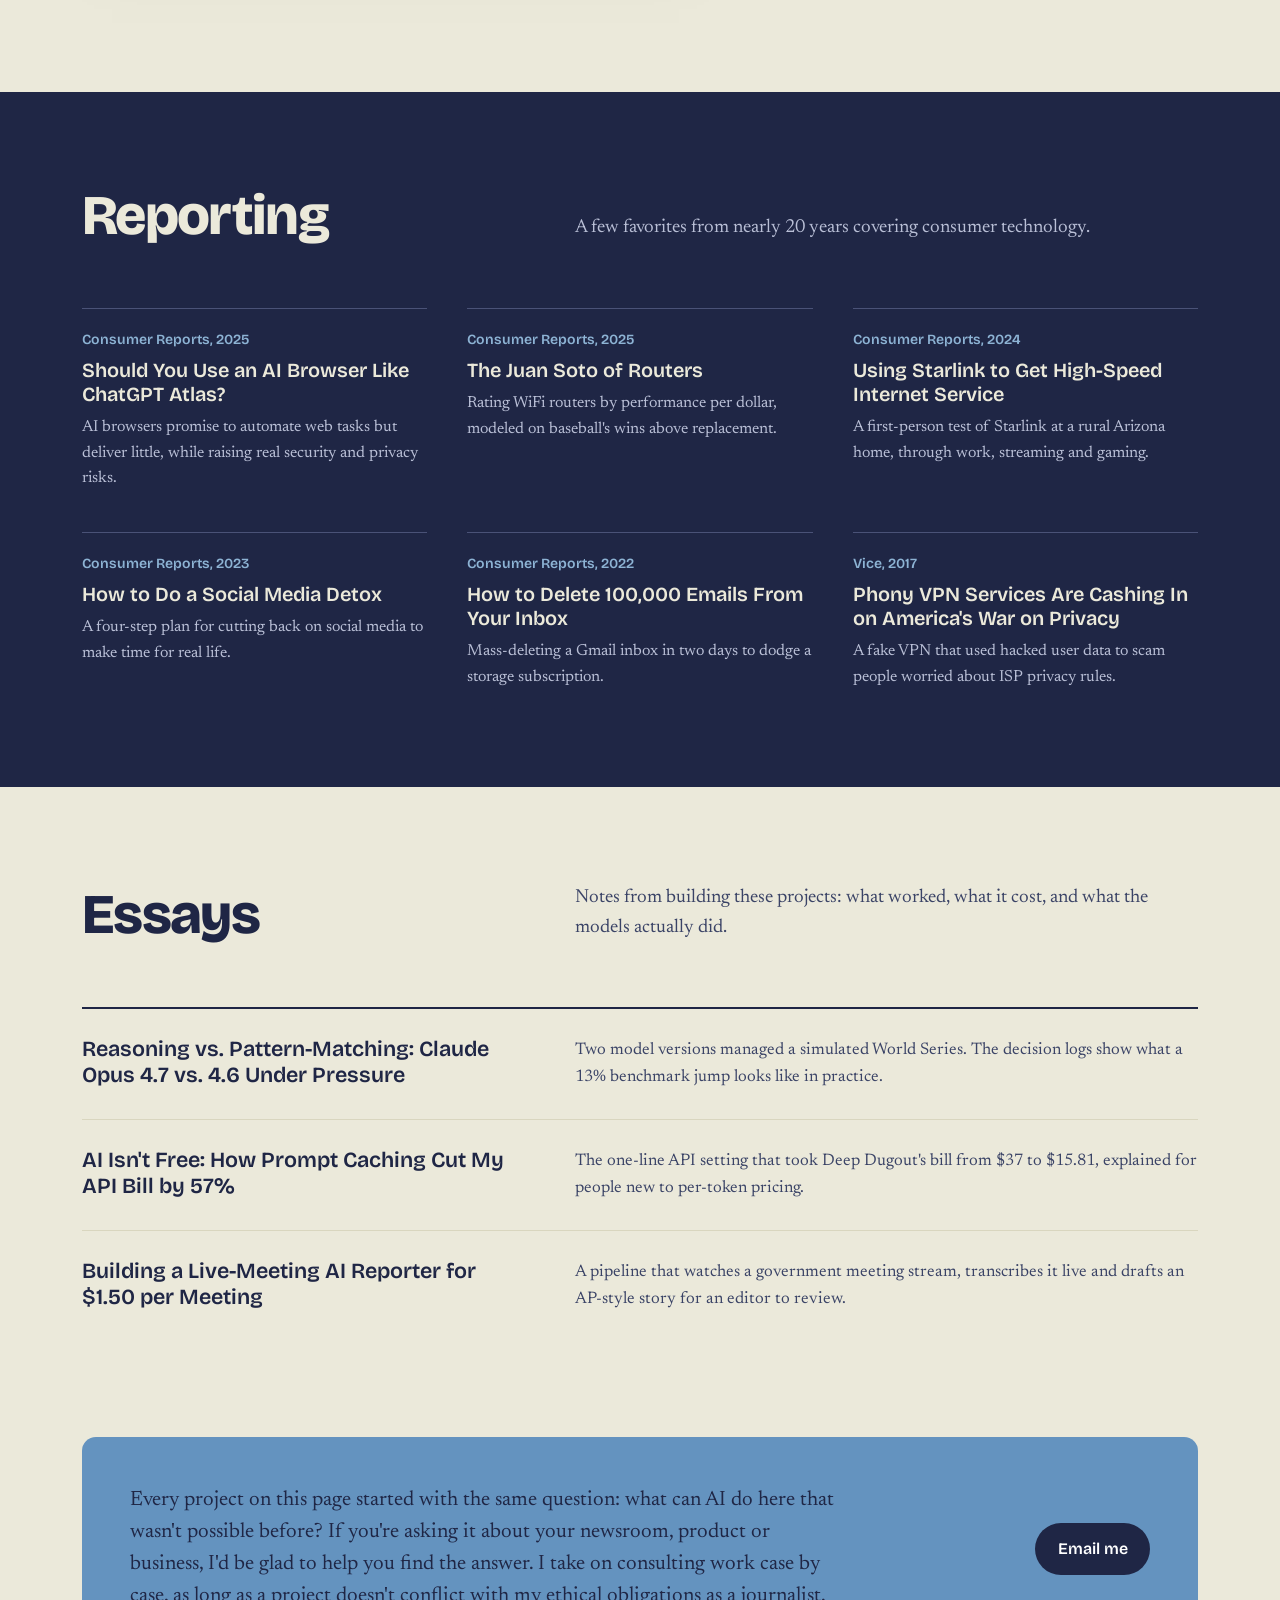
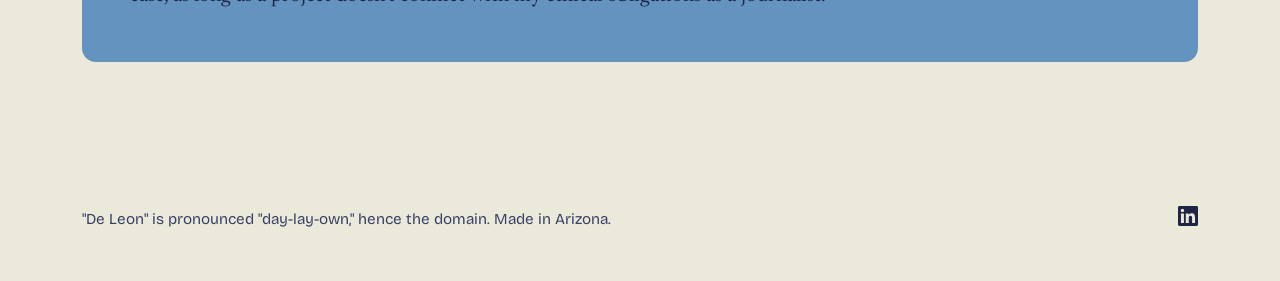
==== commit 36ddf87b: "Rewrite the consulting callout without a heading Co-Authored-By: Claude Opus 5.5 <noreply@anthropic." ====
--- a/index.html
+++ b/index.html
@@ -274,8 +274,7 @@
     <div class="wrap">
       <div class="callout">
         <div>
-          <h2>Building with AI?</h2>
-          <p>If you want to learn how to build with AI, or how to bring it into your business, I'd be glad to hear from you. I take on consulting work case by case, as long as a project doesn't conflict with my ethical obligations as a journalist.</p>
+          <p>Every project on this page started with the same question: what can AI do here that wasn't possible before? If you're asking it about your newsroom, product or business, I'd be glad to help you find the answer. I take on consulting work case by case, as long as a project doesn't conflict with my ethical obligations as a journalist.</p>
         </div>
         <div class="actions">
           <a class="btn btn-solid" href="mailto:nicholas@daylayown.org">Email me</a>
--- a/styles.css
+++ b/styles.css
@@ -247,8 +247,7 @@
   border-radius: 14px;
   padding: 3rem;
 }
-.callout h2 { color: #fff; margin-bottom: 1rem; }
-.callout p { max-width: 40rem; }
+.callout p { max-width: 44rem; font-size: 1.3rem; line-height: 1.55; }
 
 /* === FOOTER === */
 .footer { padding: 3rem 0; font-family: var(--display); font-size: 0.95rem; }
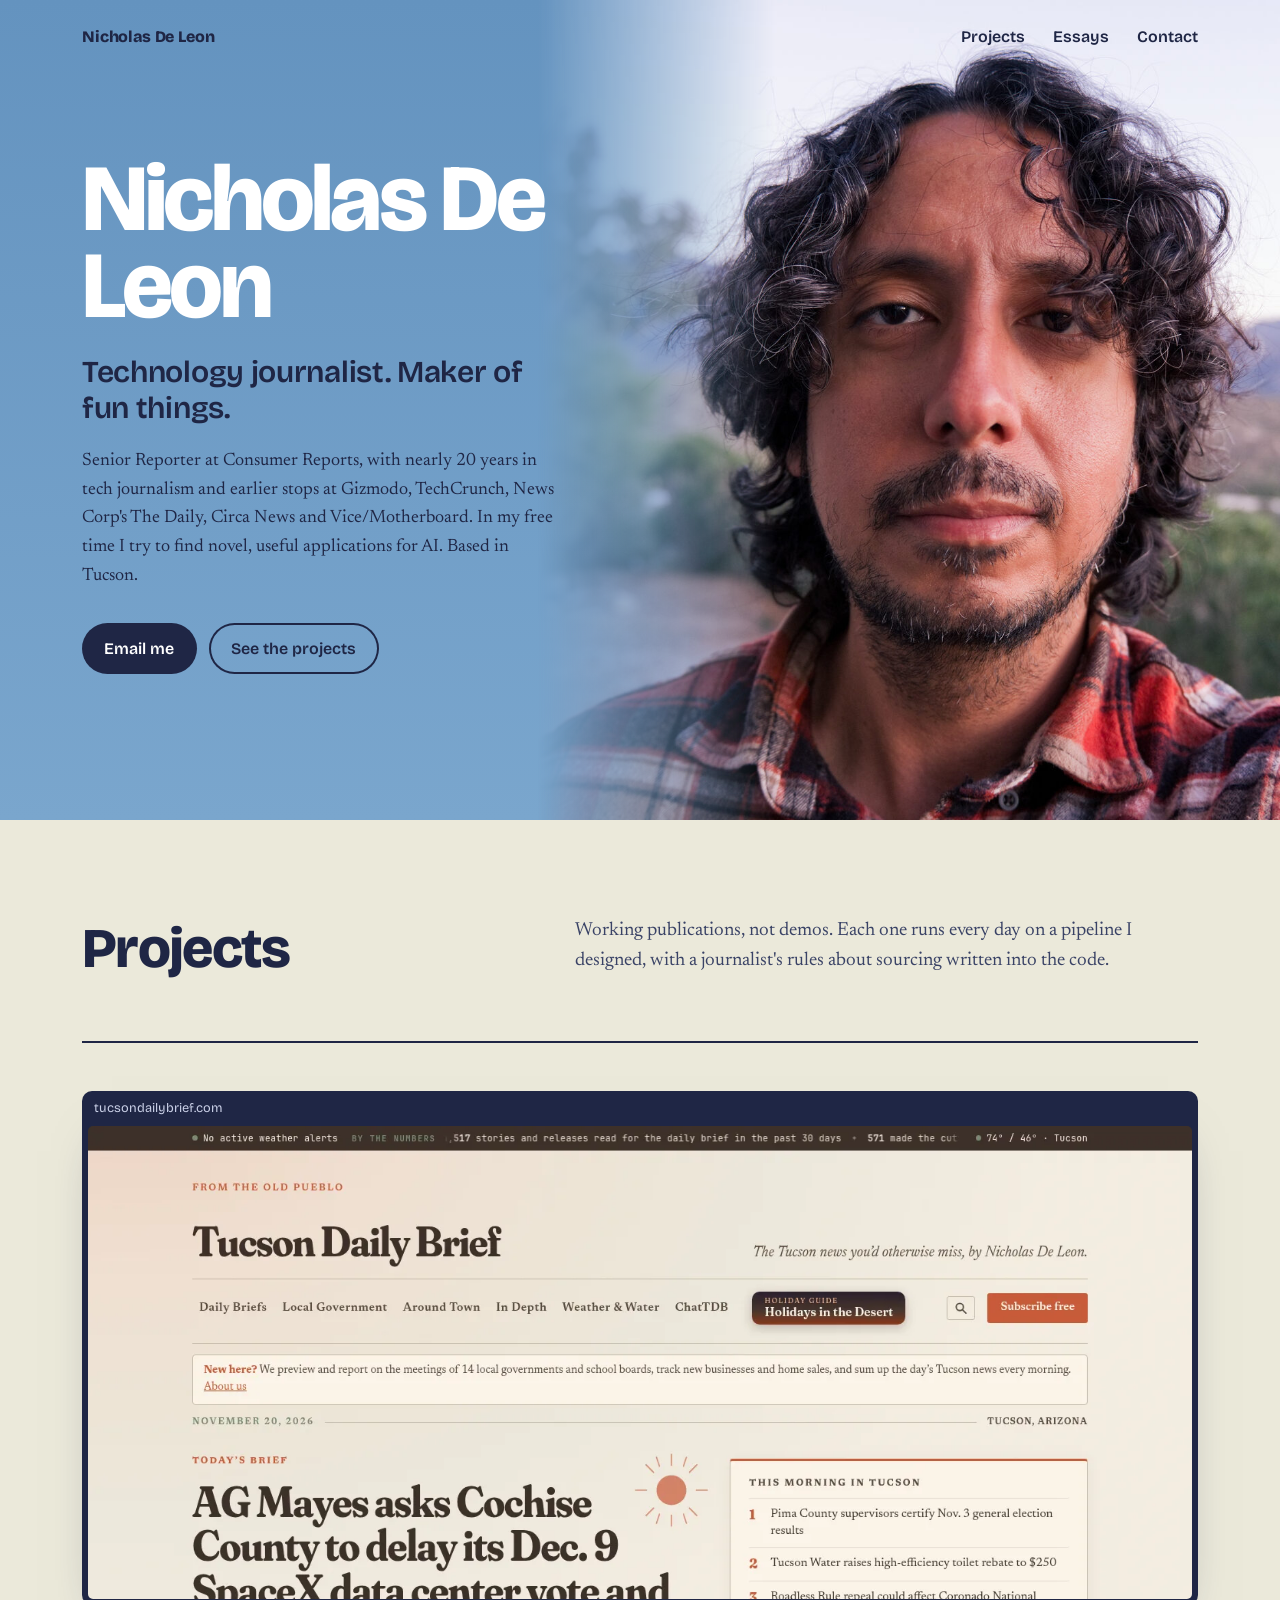
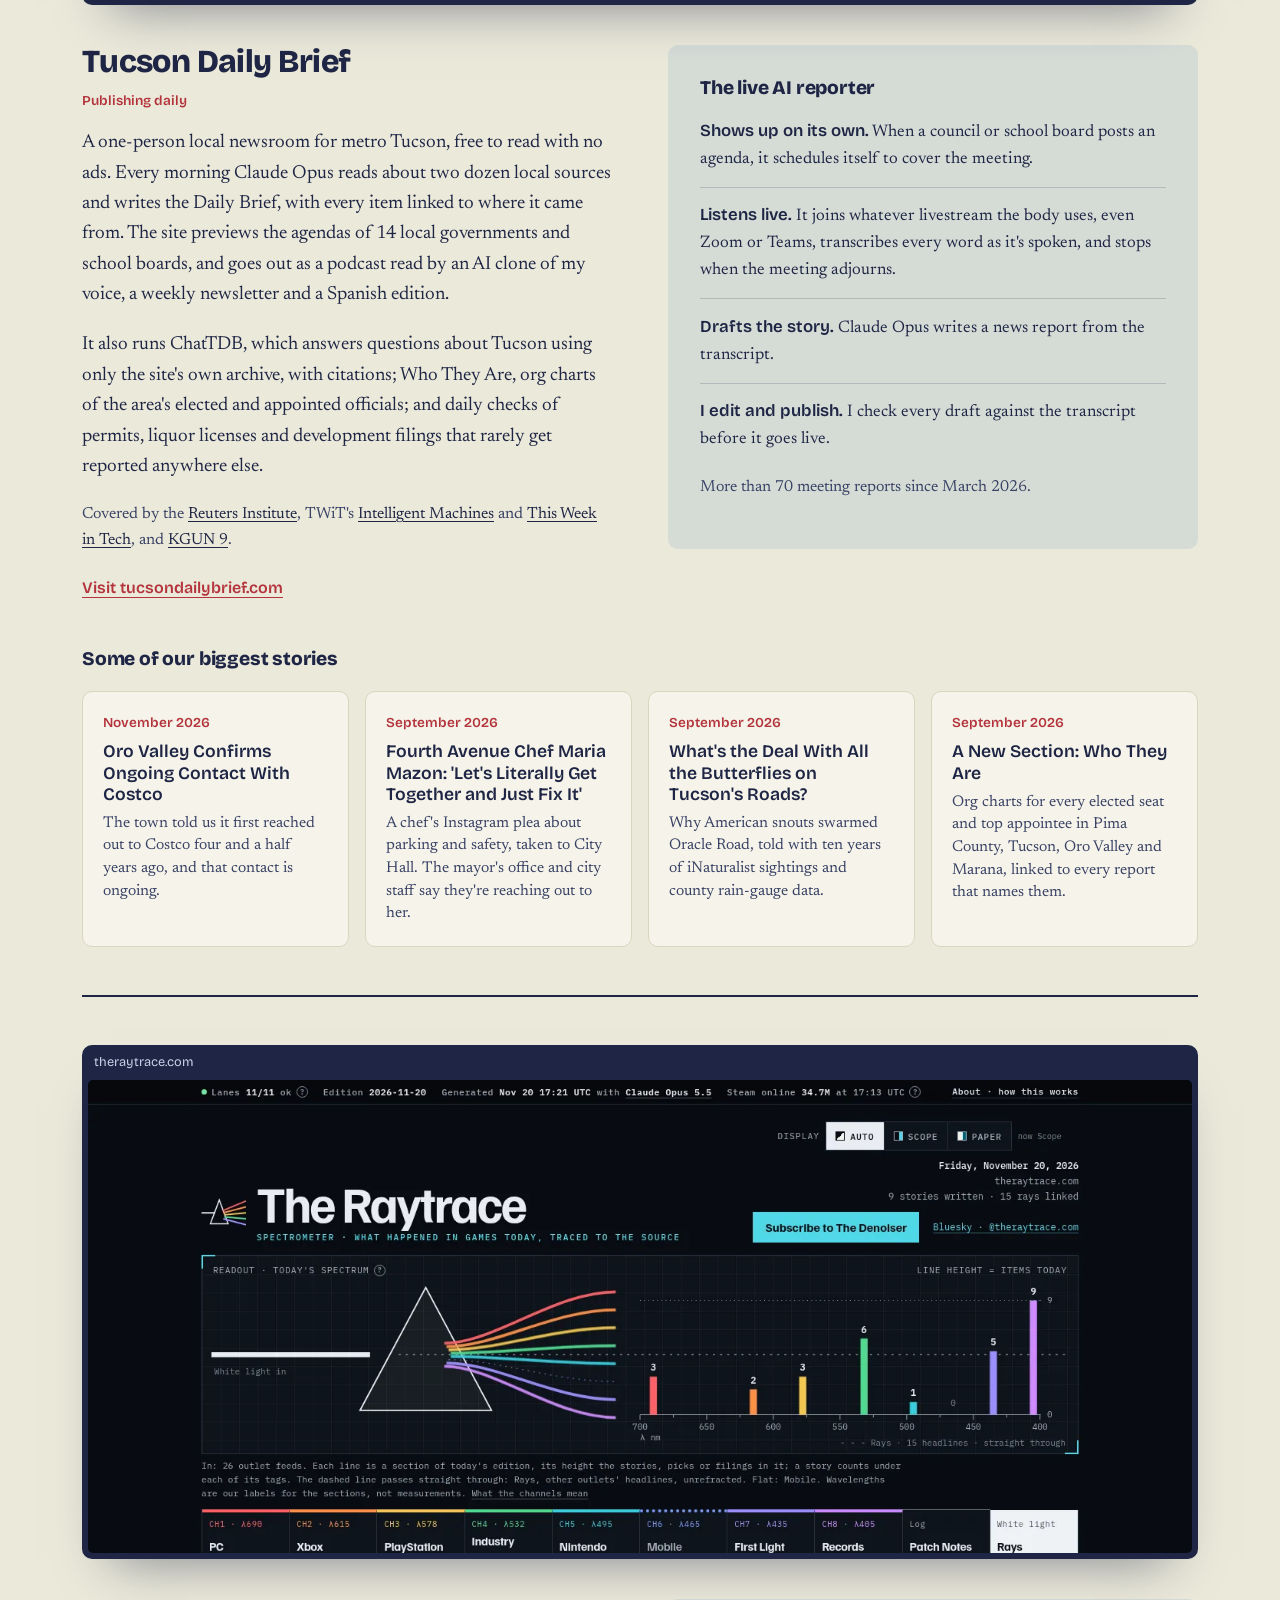
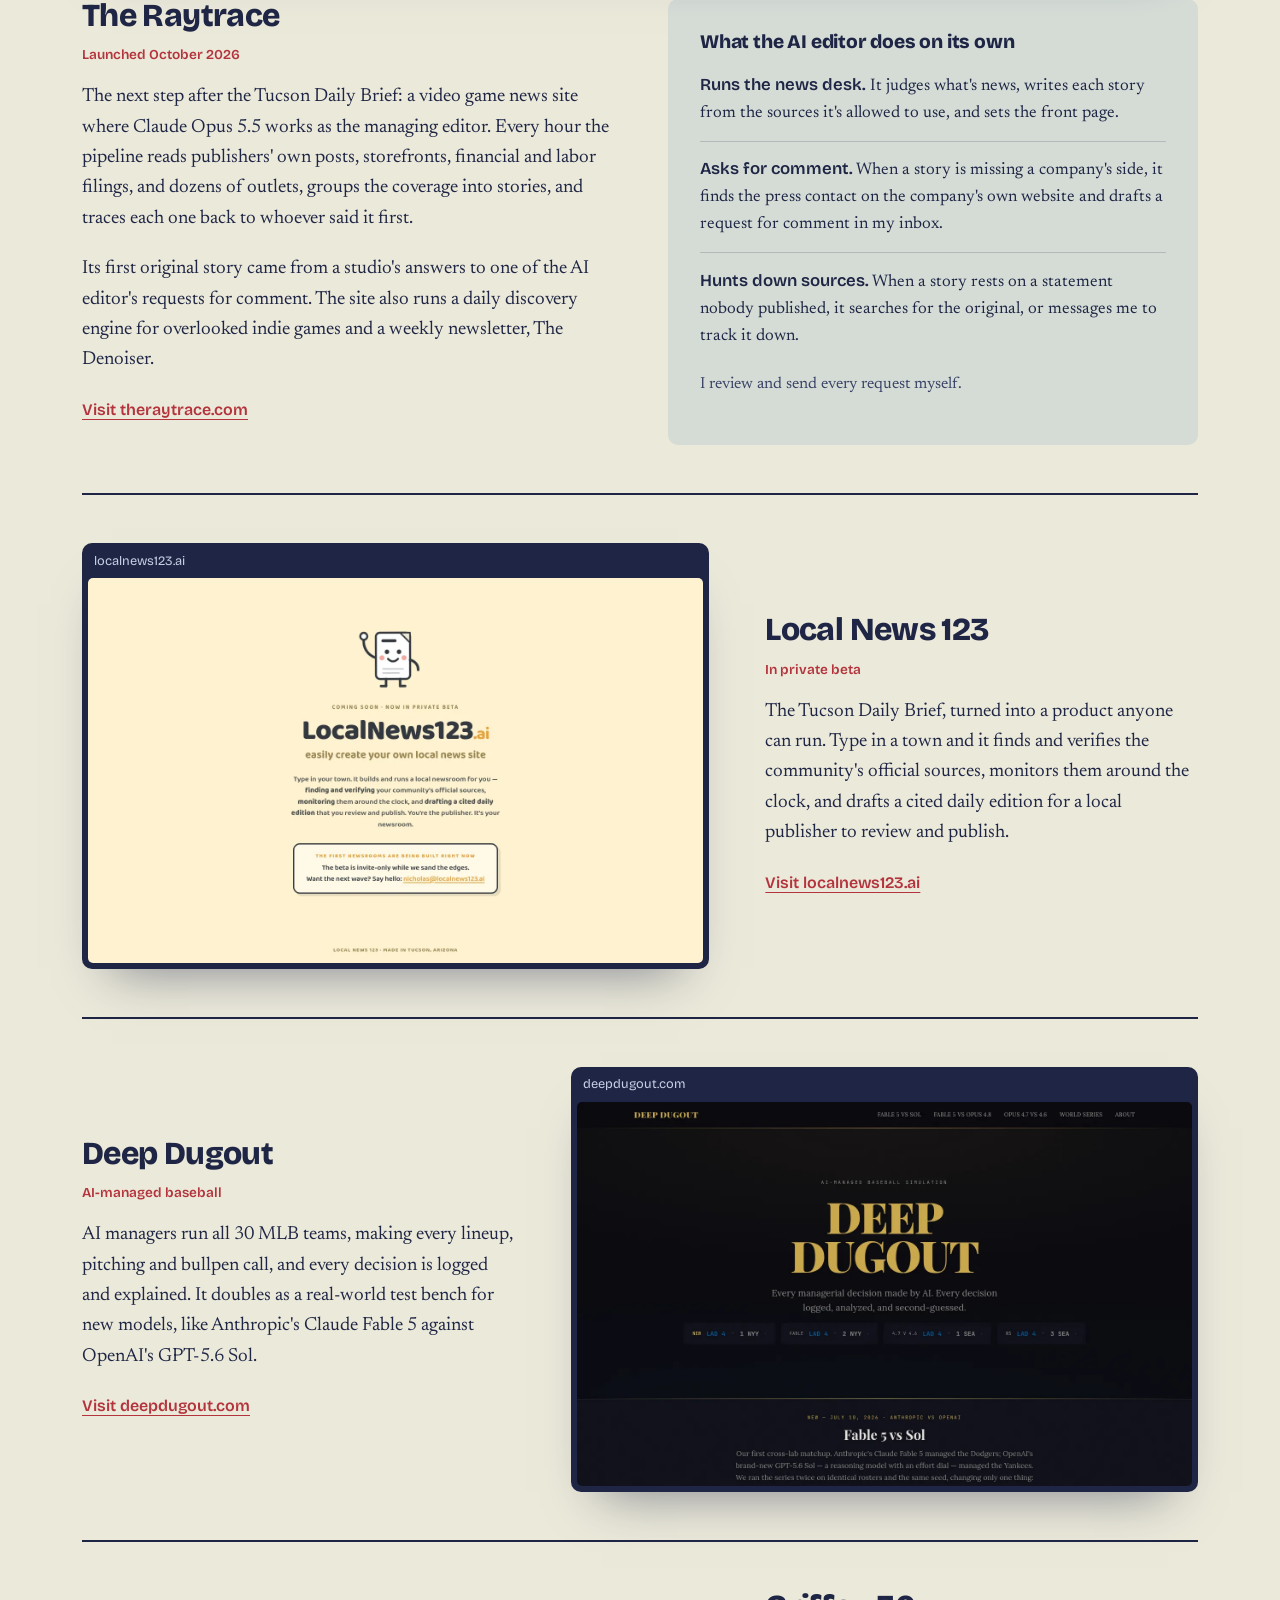
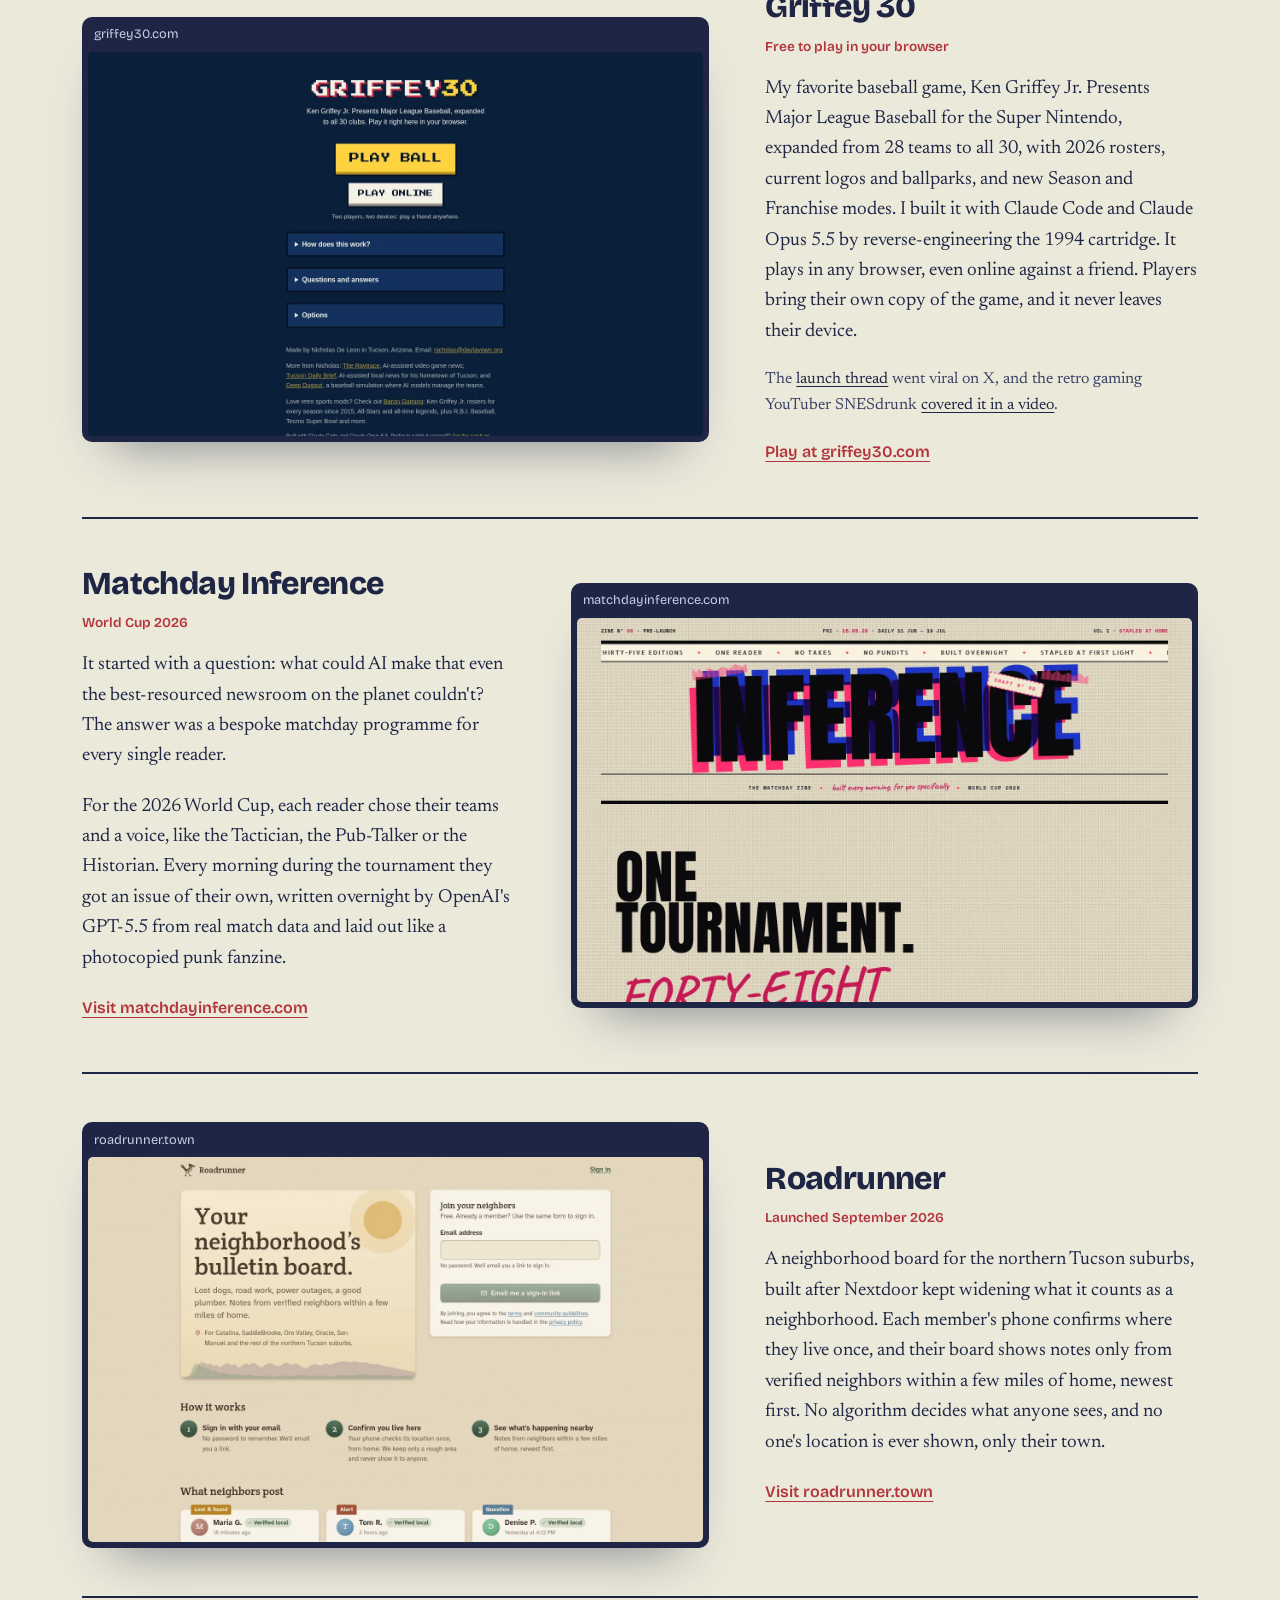
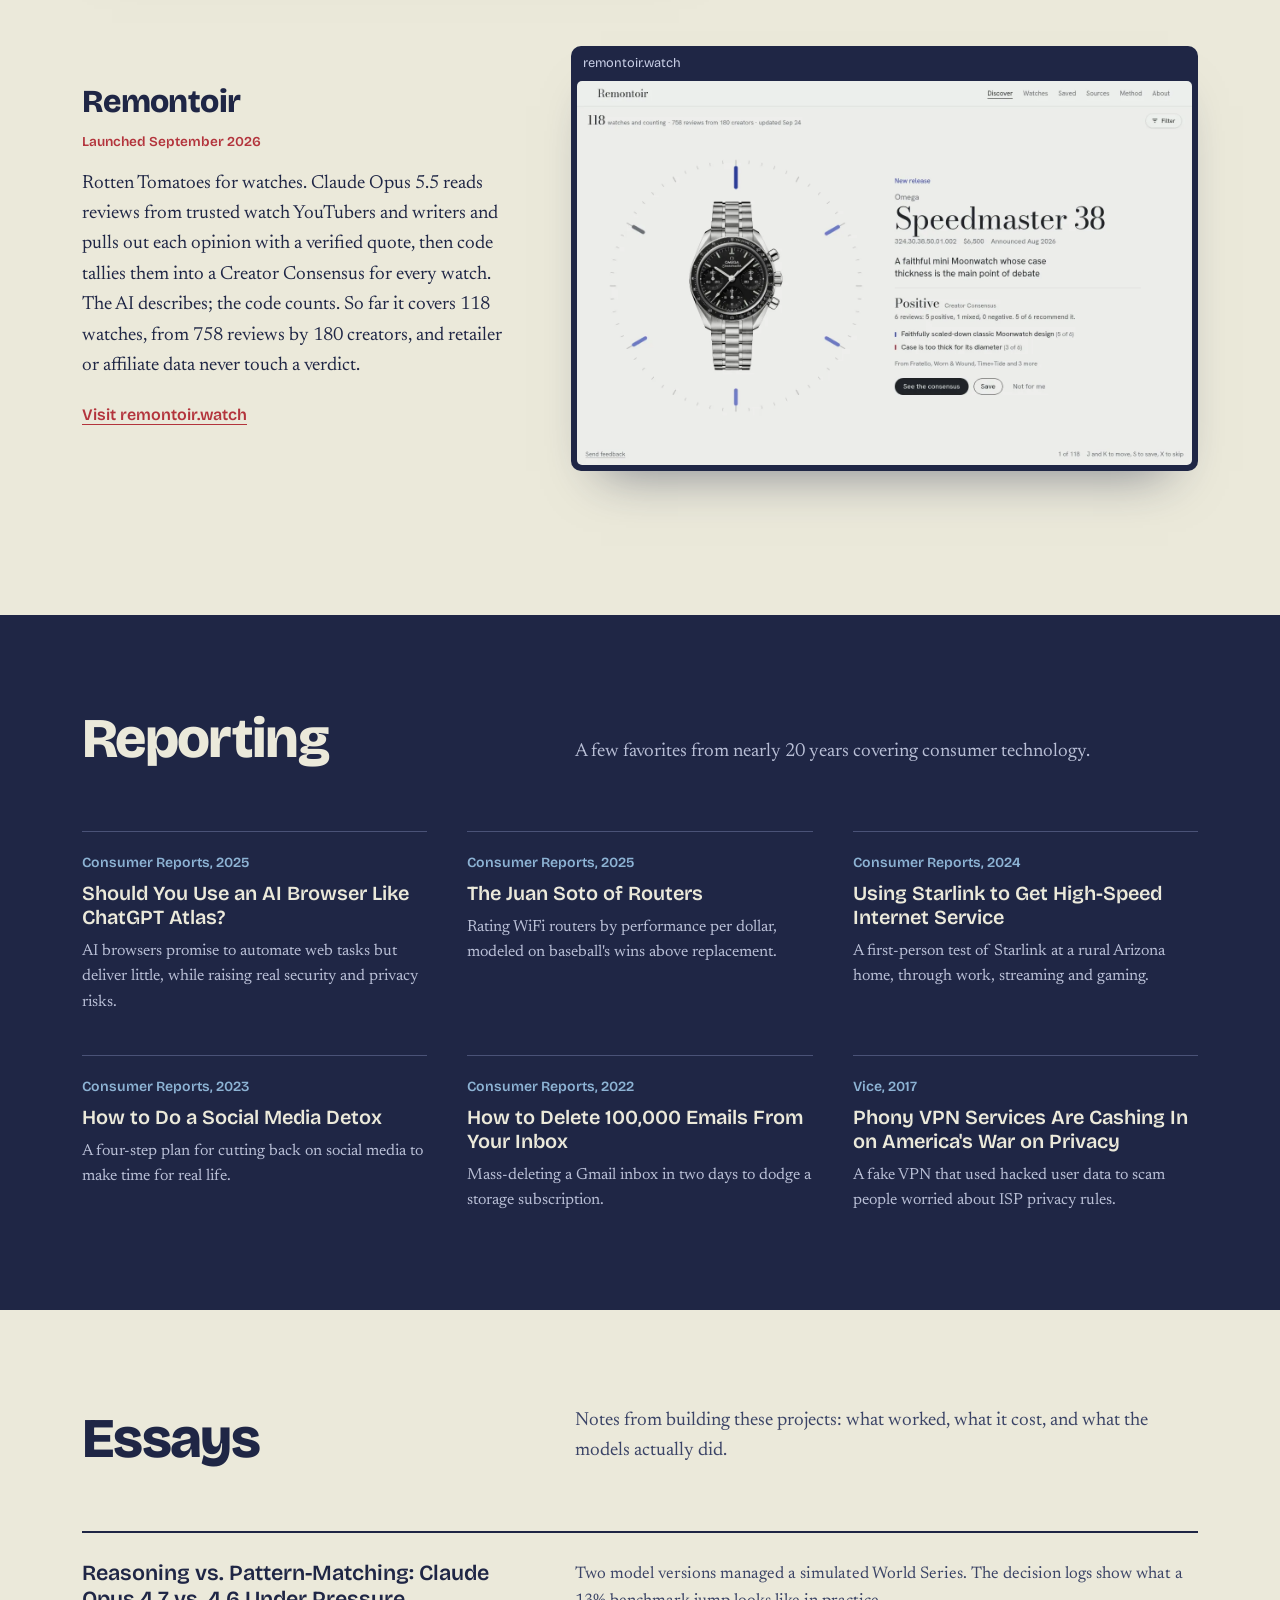
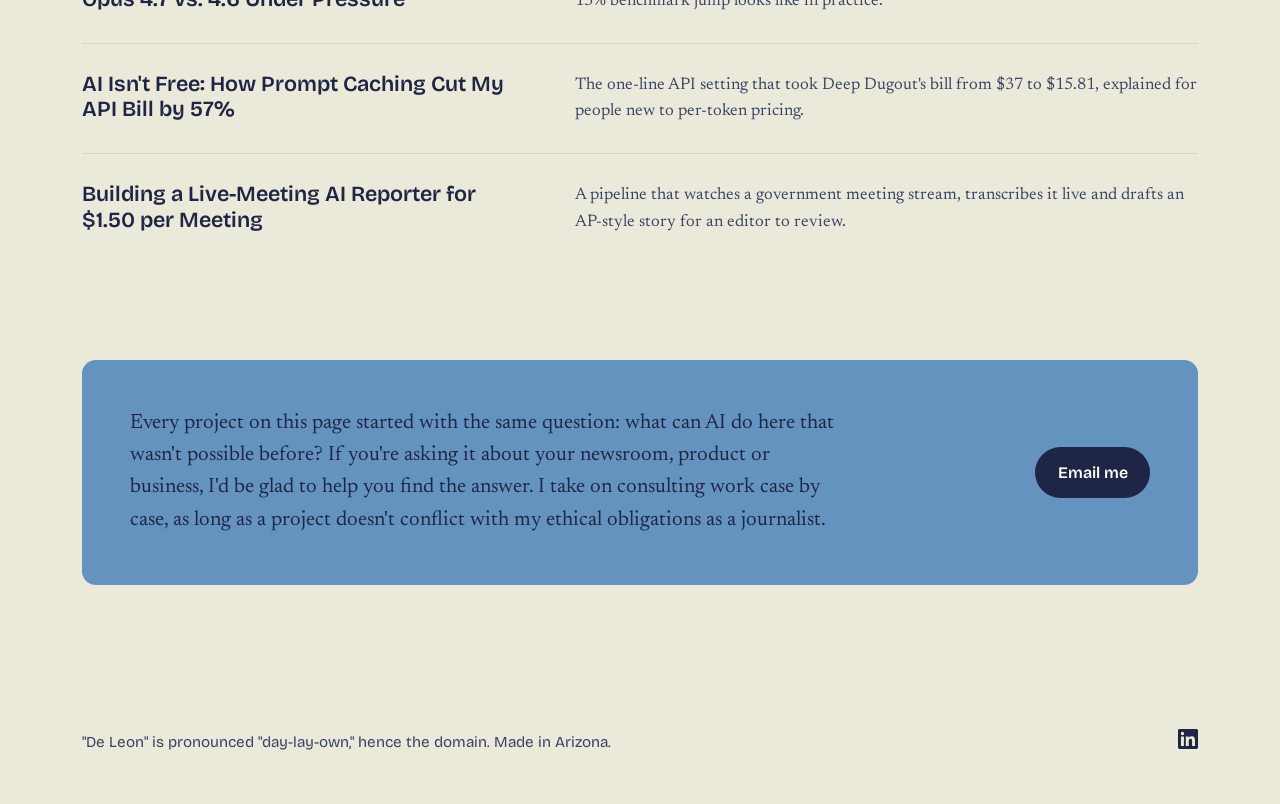
==== commit e009058c: "Add Roadrunner to the projects and note Tucson in the bio Co-Authored-By: Claude Opus 5.5 <noreply@a" ====
--- a/index.html
+++ b/index.html
@@ -41,7 +41,7 @@
       <div class="hero-copy">
         <h1>Nicholas De Leon</h1>
         <p class="claim">Technology journalist. Maker of fun&nbsp;things.</p>
-        <p class="bio">Senior Reporter at Consumer Reports, with nearly 20 years in tech journalism and earlier stops at Gizmodo, TechCrunch, News Corp's The Daily, Circa News and Vice/Motherboard. In my free time I try to find novel, useful applications for AI.</p>
+        <p class="bio">Senior Reporter at Consumer Reports, with nearly 20 years in tech journalism and earlier stops at Gizmodo, TechCrunch, News Corp's The Daily, Circa News and Vice/Motherboard. In my free time I try to find novel, useful applications for AI. Based in Tucson.</p>
         <div class="actions">
           <a class="btn btn-solid" href="mailto:nicholas@daylayown.org">Email me</a>
           <a class="btn btn-line" href="#projects">See the projects</a>
@@ -190,6 +190,19 @@
         </article>
 
         <article class="project">
+          <a class="shot" href="https://roadrunner.town" target="_blank" rel="noopener">
+            <span class="bar">roadrunner.town</span>
+            <img src="img/projects/roadrunner.webp" alt="The Roadrunner homepage: Your neighborhood's bulletin board, with a sign-up form and sample notes from neighbors" />
+          </a>
+          <div>
+            <h3>Roadrunner</h3>
+            <span class="status">Launched September 2026</span>
+            <p>A neighborhood board for the northern Tucson suburbs, built after Nextdoor kept widening what it counts as a neighborhood. Each member's phone confirms where they live once, and their board shows notes only from verified neighbors within a few miles of home, newest first. No algorithm decides what anyone sees, and no one's location is ever shown, only their town.</p>
+            <a class="visit" href="https://roadrunner.town" target="_blank" rel="noopener">Visit roadrunner.town</a>
+          </div>
+        </article>
+
+        <article class="project">
           <a class="shot" href="https://remontoir.watch" target="_blank" rel="noopener">
             <span class="bar">remontoir.watch</span>
             <img src="img/projects/remontoir.webp" alt="The Remontoir homepage, showing the Omega Speedmaster 38 with a positive Creator Consensus from six reviews" />
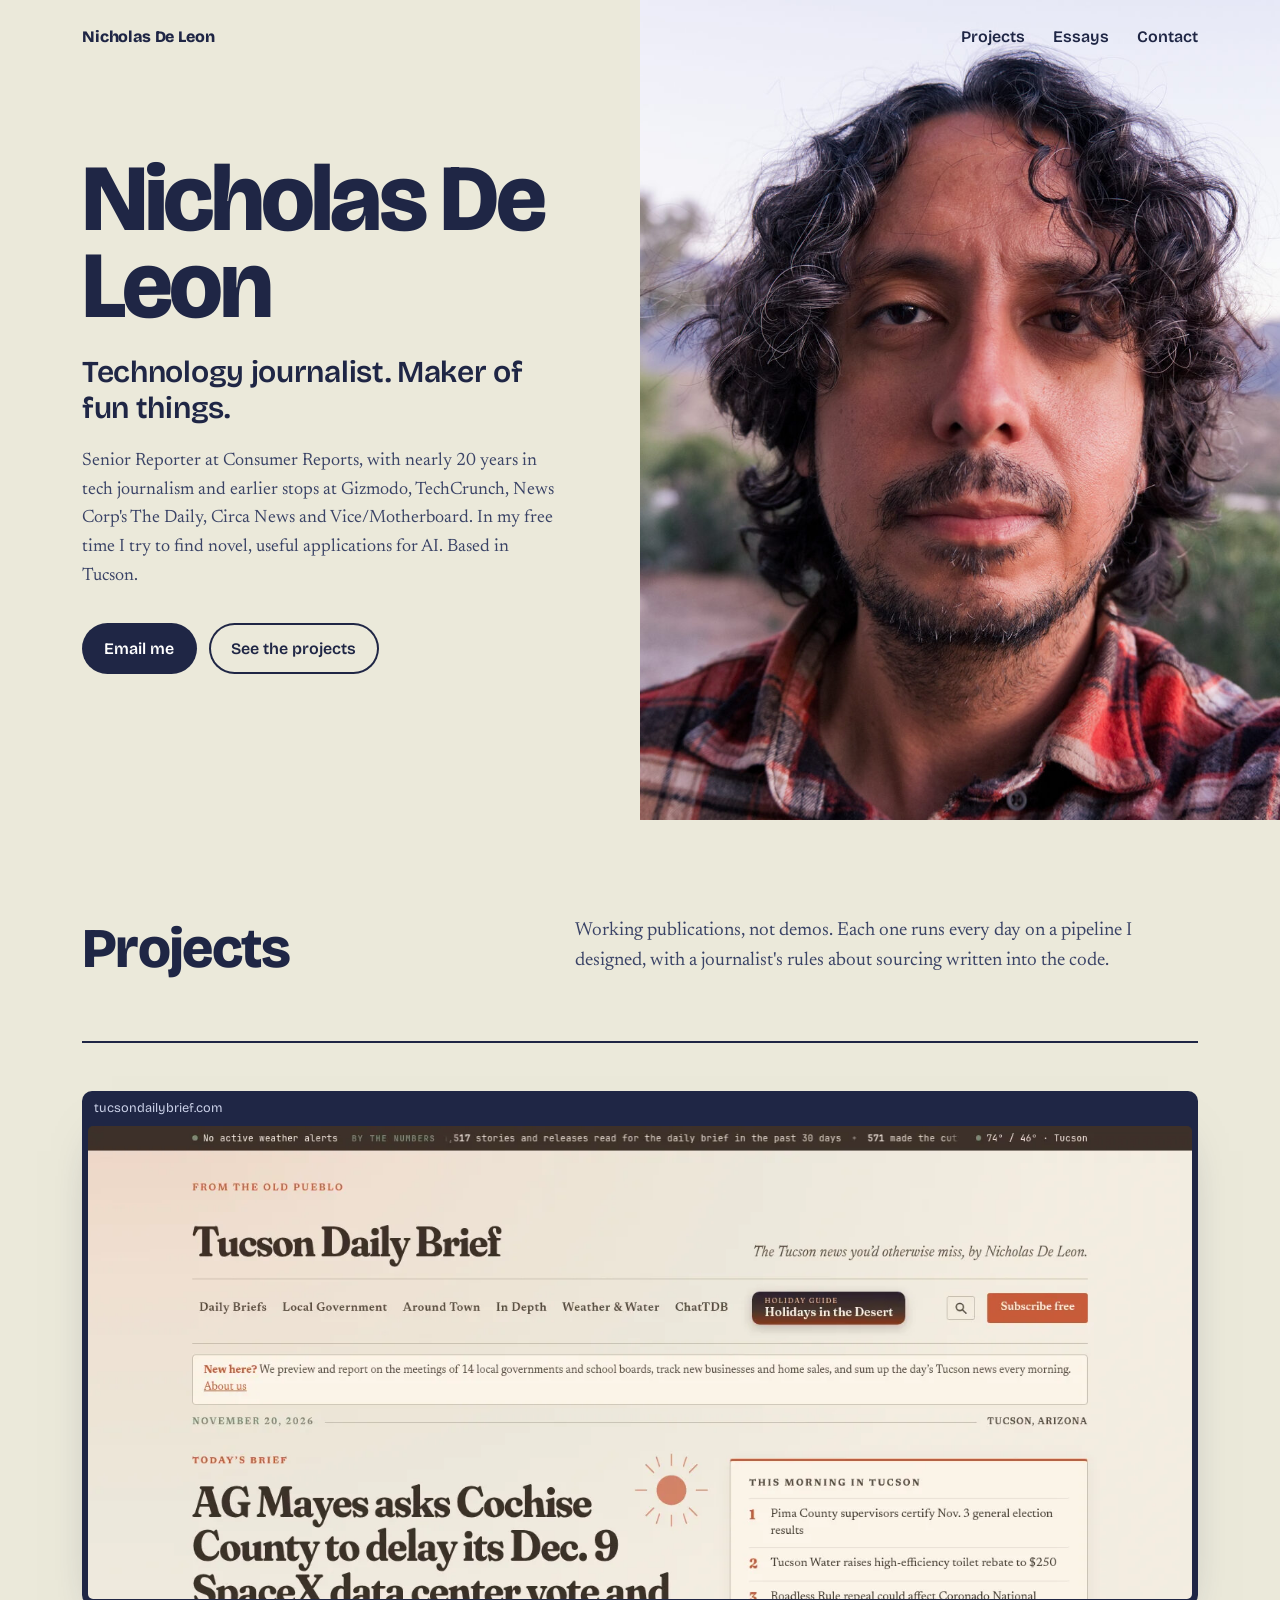
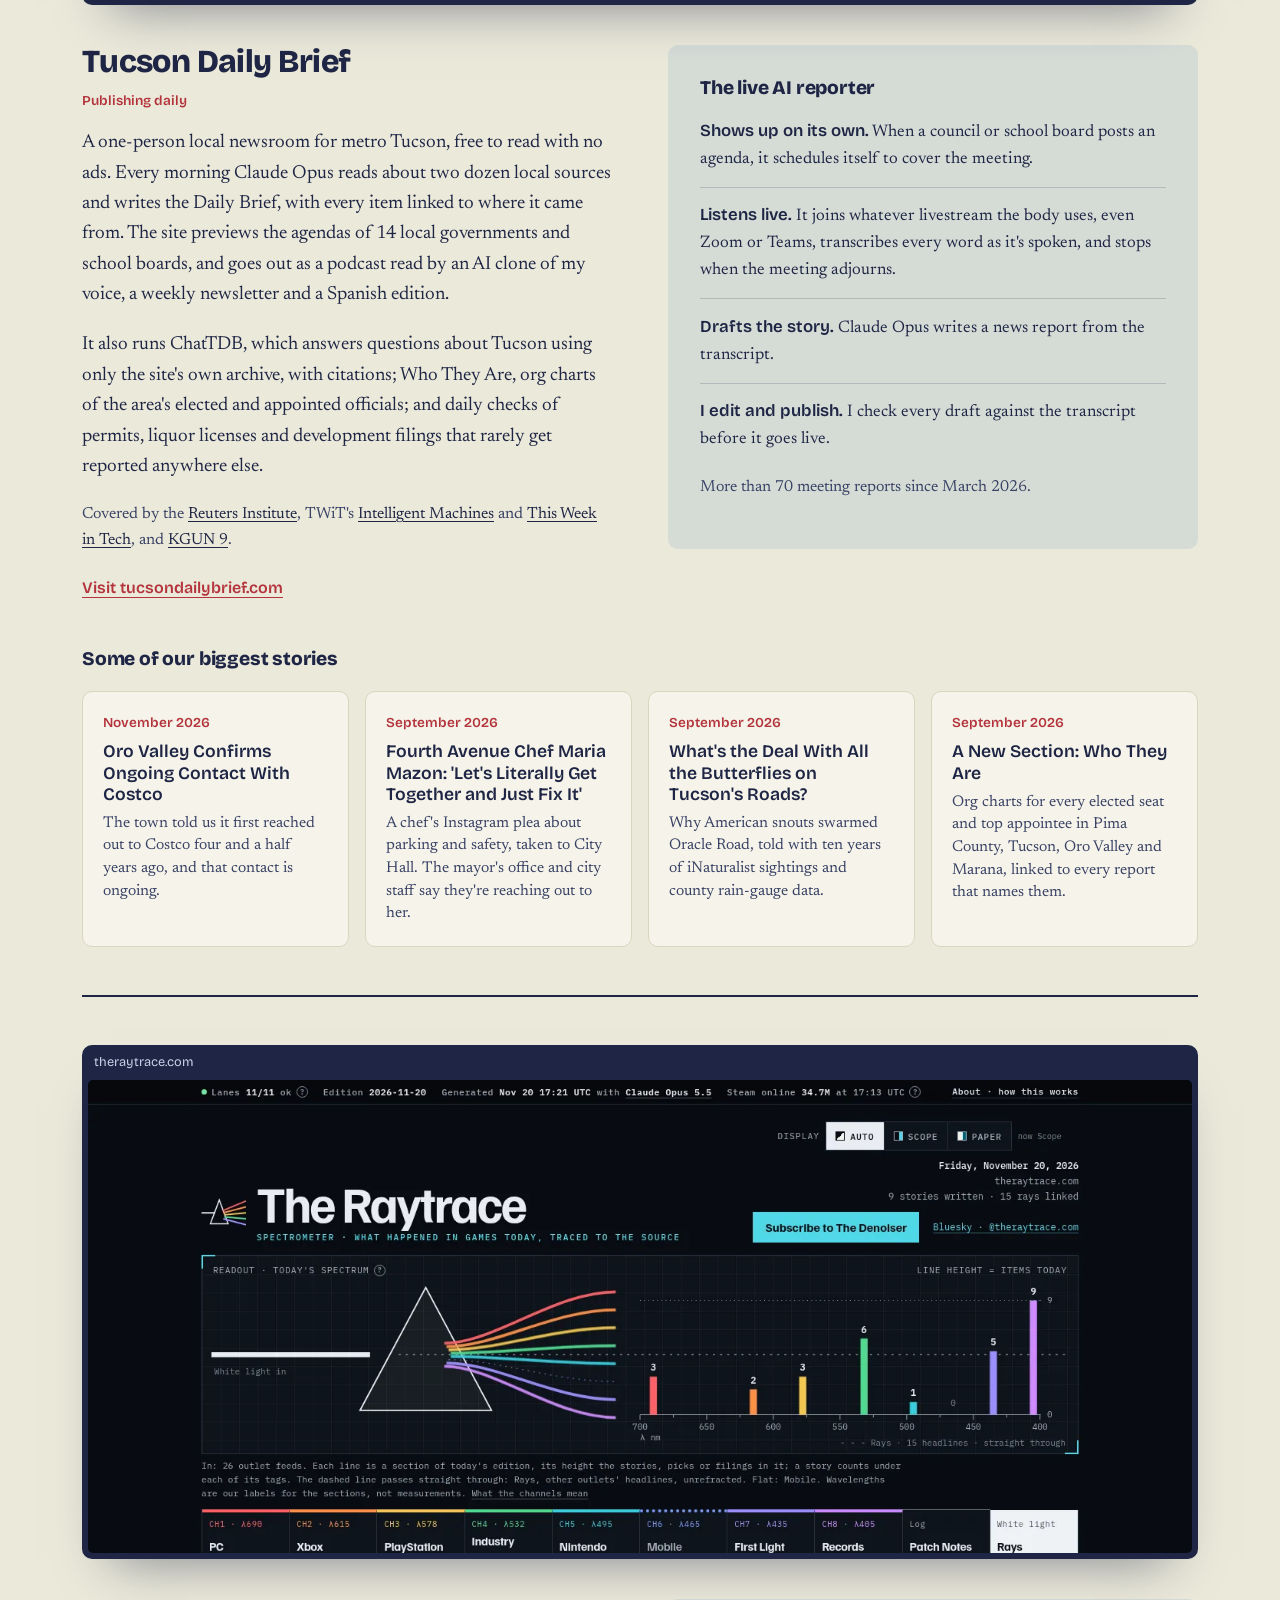
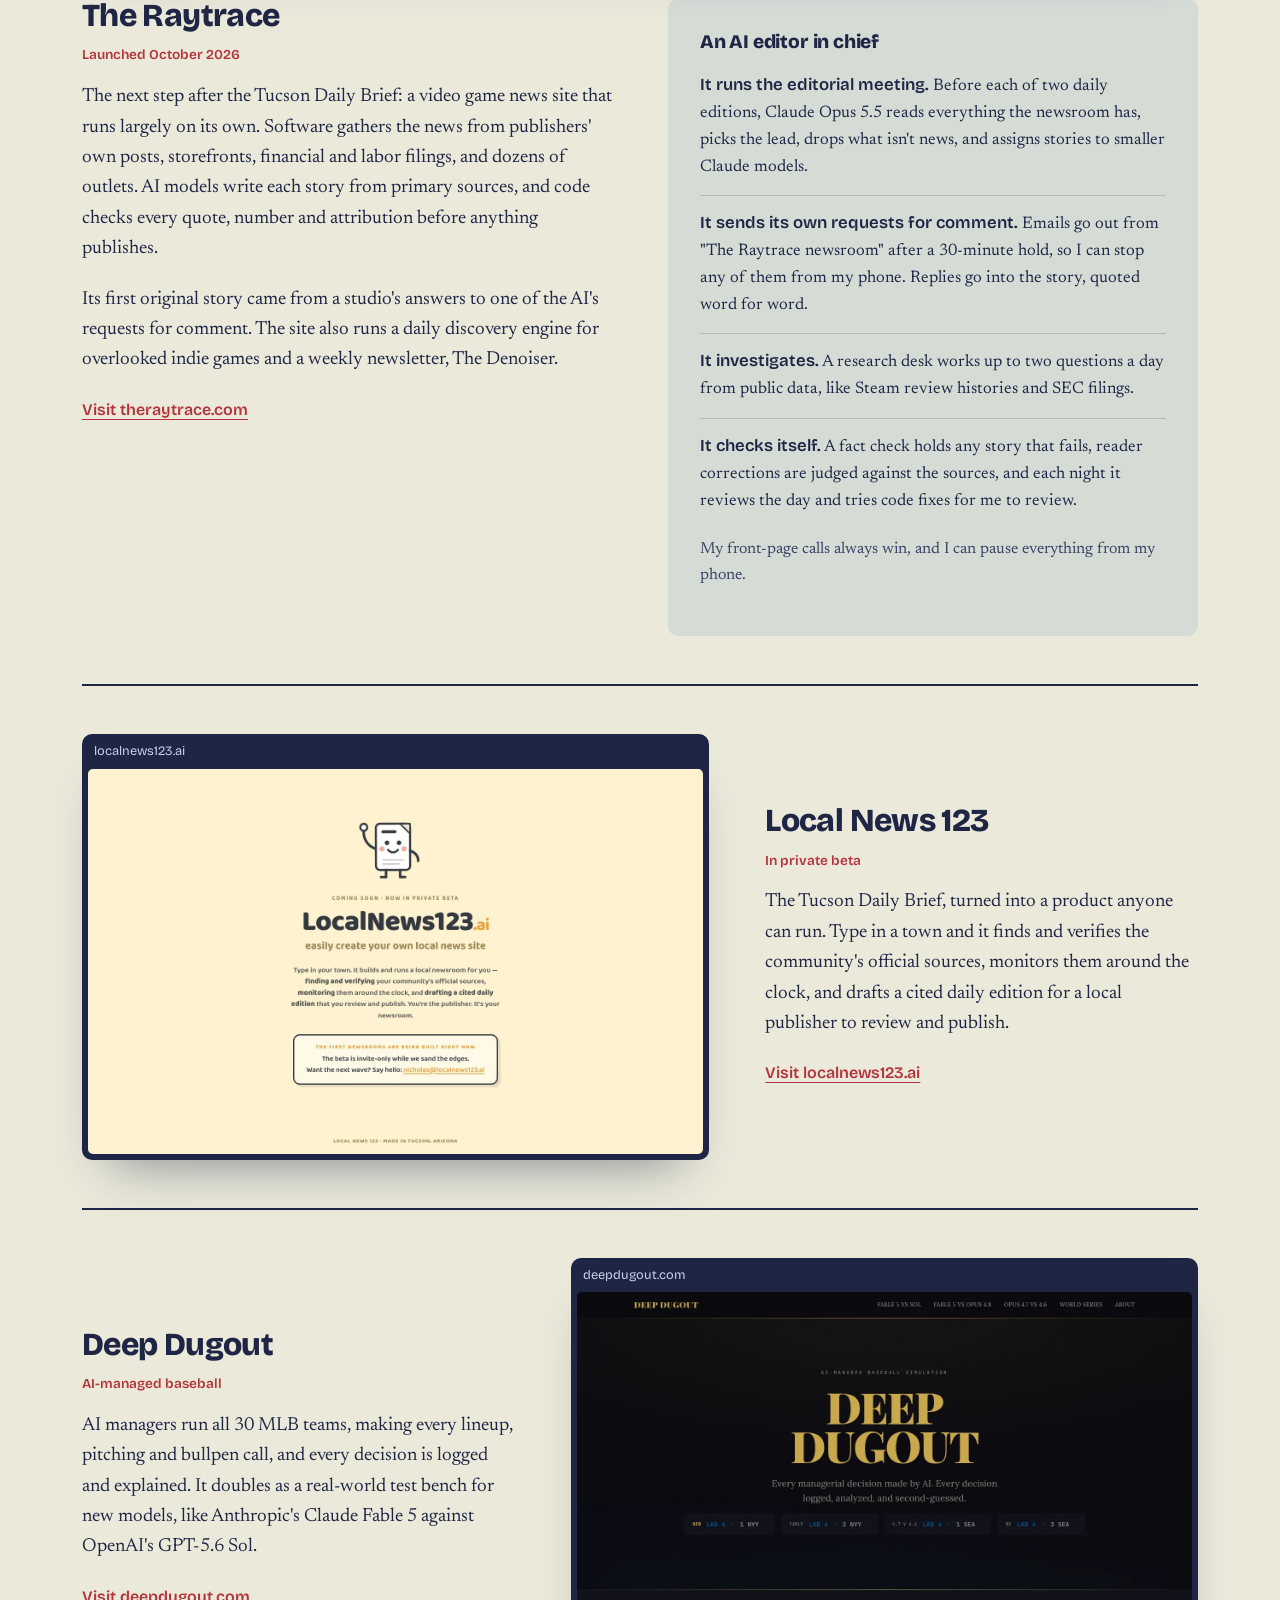
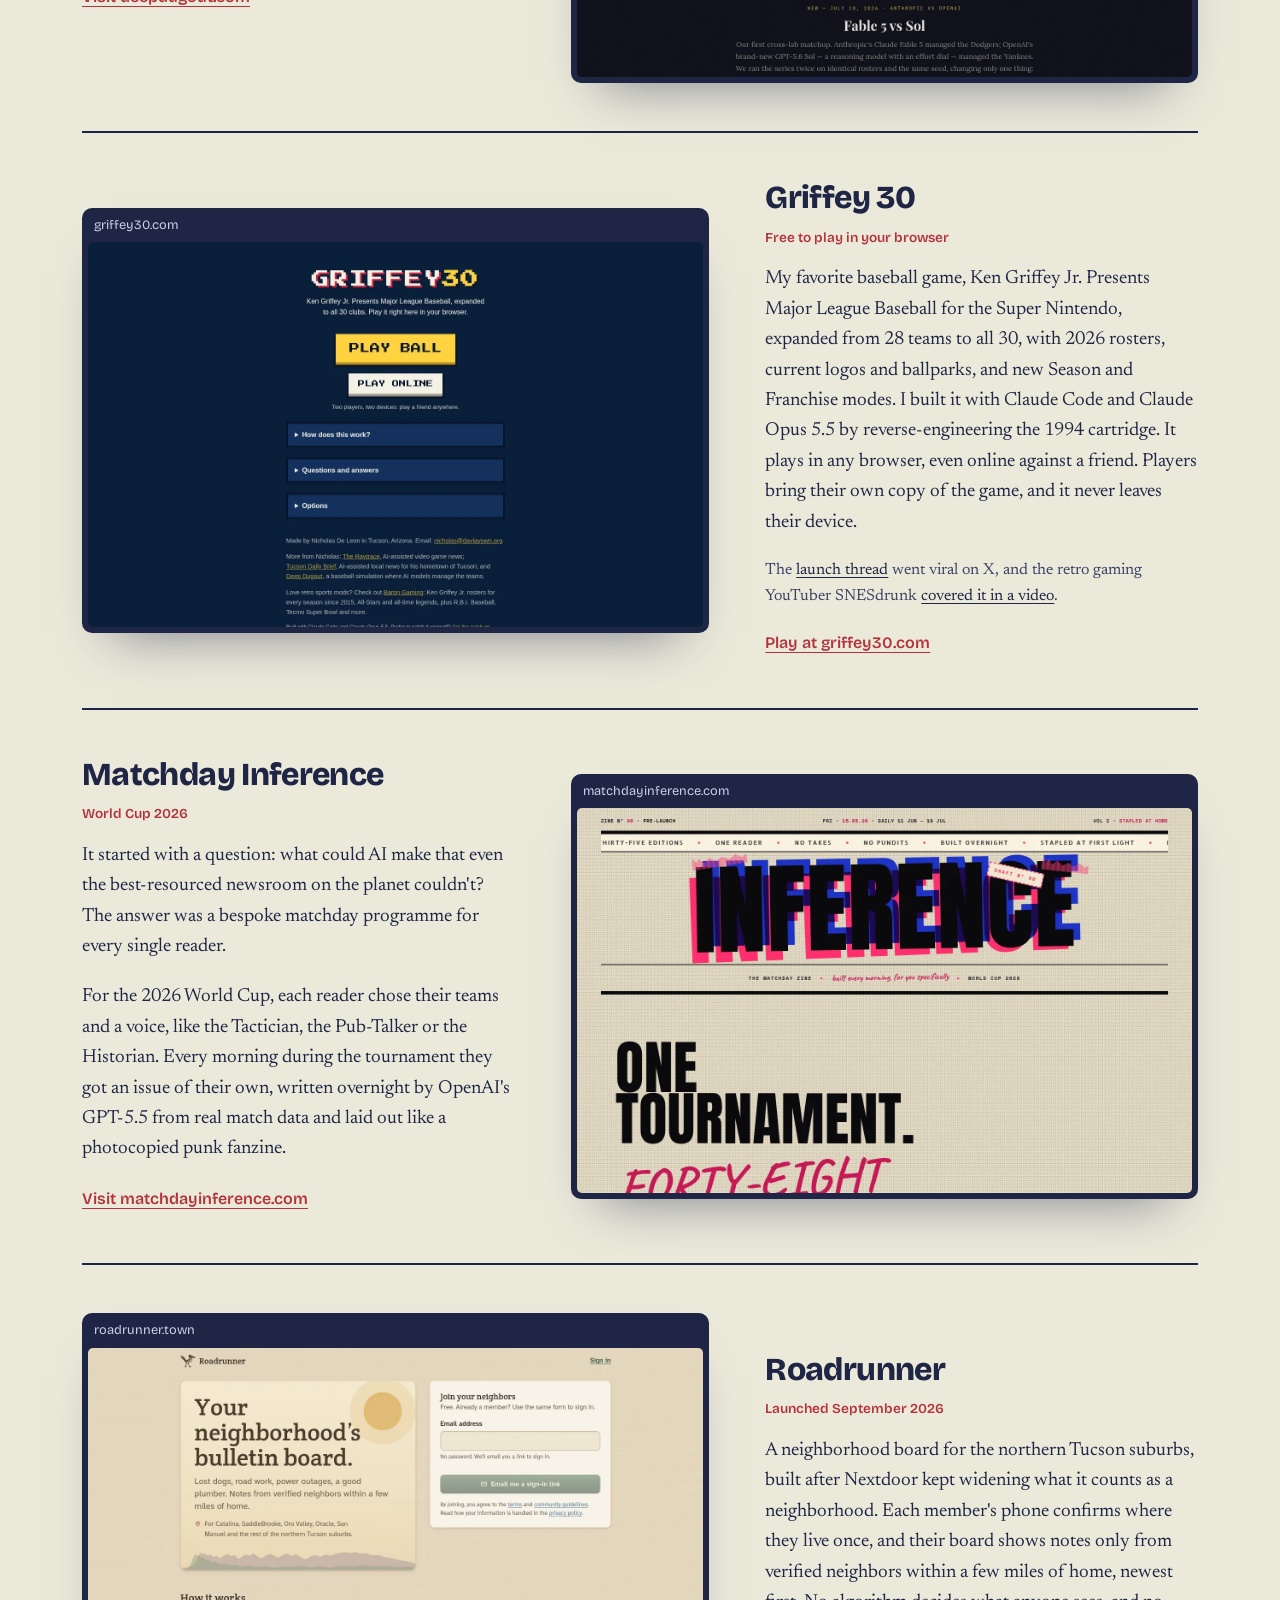
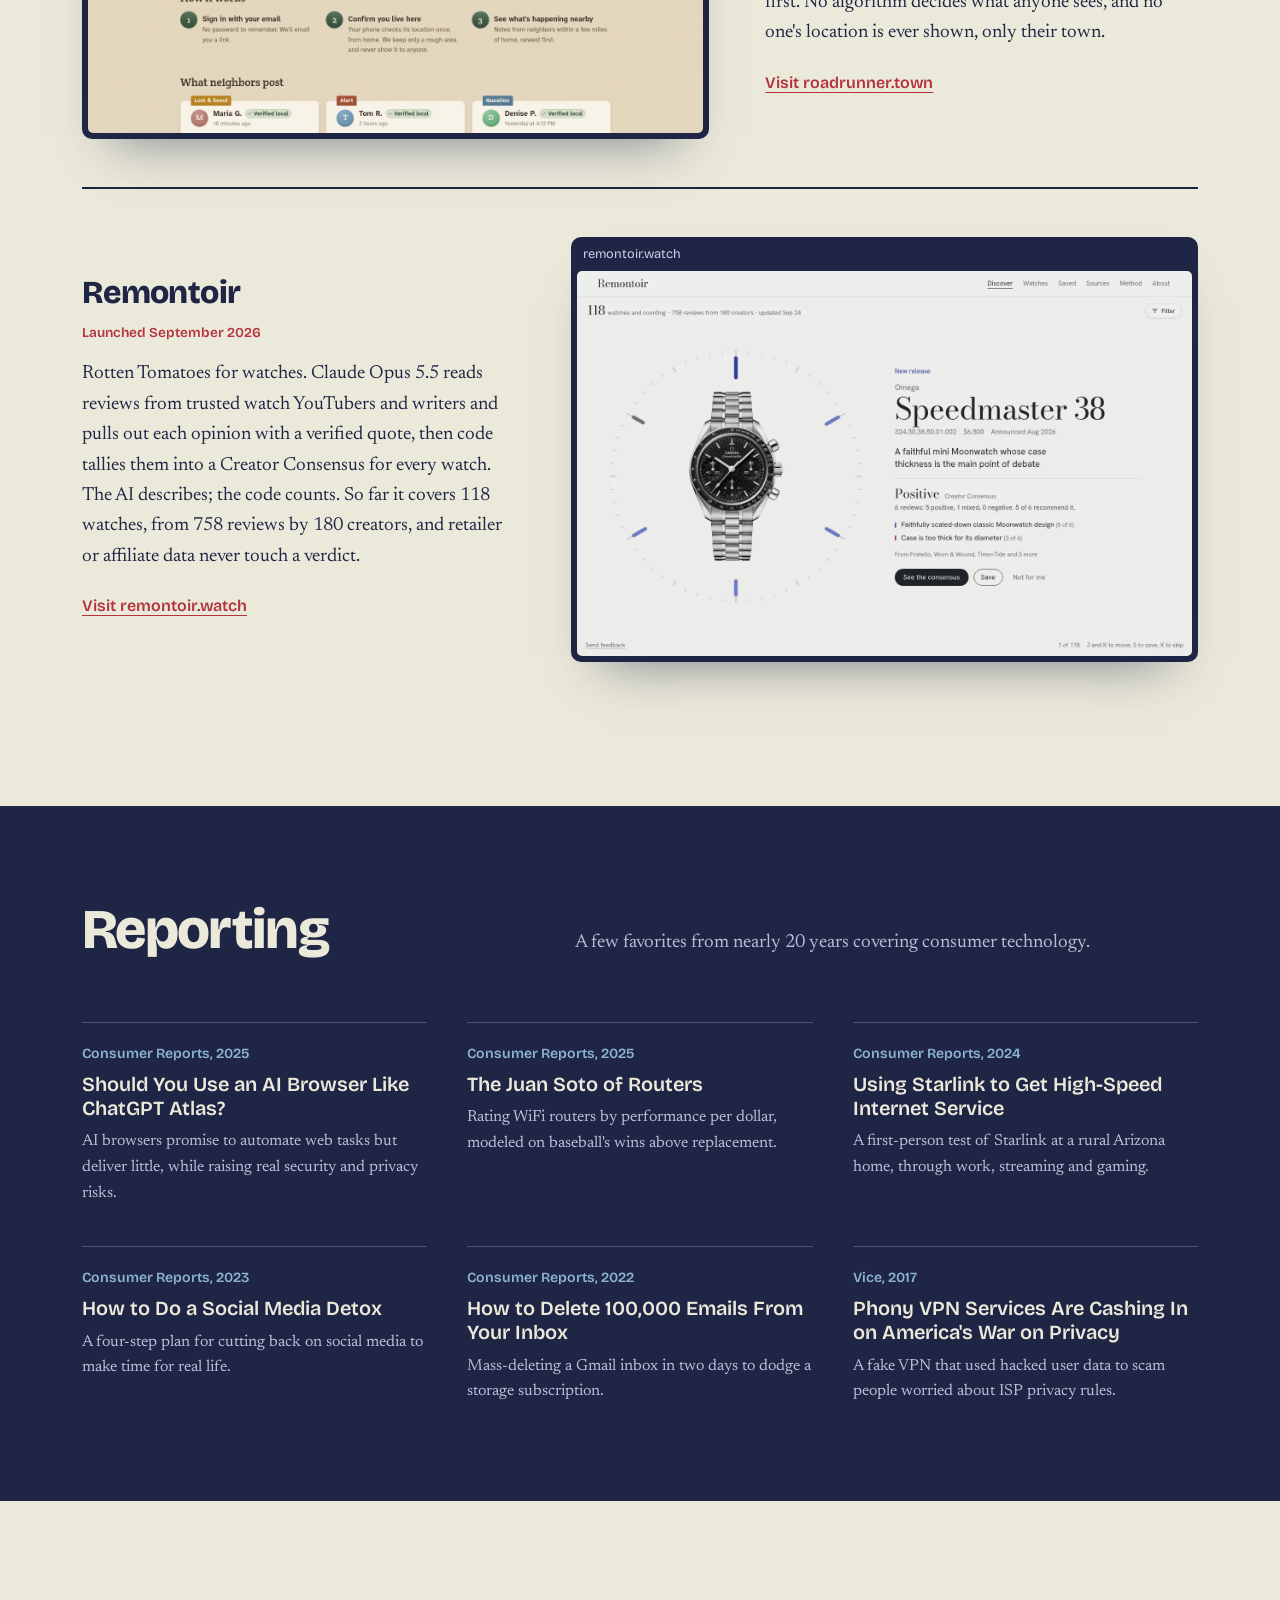
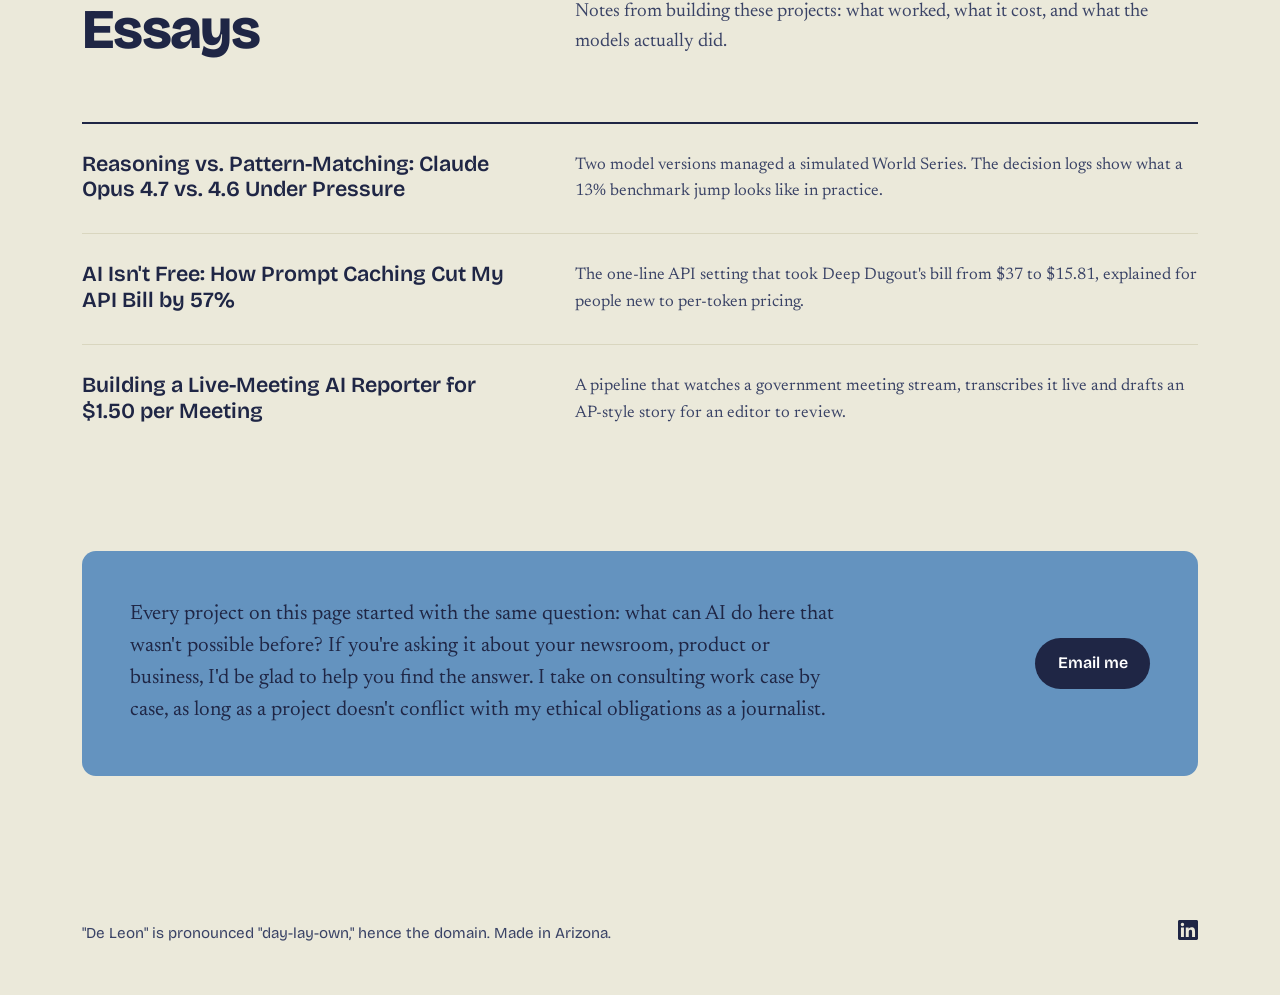
==== commit 4e6b47b4: "Split hero for the new headshot; The Raytrace's AI editor in chief Replace the blue-sky hero (made f" ====
--- a/index.html
+++ b/index.html
@@ -119,18 +119,19 @@
             <div>
               <h3>The Raytrace</h3>
               <span class="status">Launched October 2026</span>
-              <p>The next step after the Tucson Daily Brief: a video game news site where Claude Opus 5.5 works as the managing editor. Every hour the pipeline reads publishers' own posts, storefronts, financial and labor filings, and dozens of outlets, groups the coverage into stories, and traces each one back to whoever said it first.</p>
-              <p>Its first original story came from a studio's answers to one of the AI editor's requests for comment. The site also runs a daily discovery engine for overlooked indie games and a weekly newsletter, The Denoiser.</p>
+              <p>The next step after the Tucson Daily Brief: a video game news site that runs largely on its own. Software gathers the news from publishers' own posts, storefronts, financial and labor filings, and dozens of outlets. AI models write each story from primary sources, and code checks every quote, number and attribution before anything publishes.</p>
+              <p>Its first original story came from a studio's answers to one of the AI's requests for comment. The site also runs a daily discovery engine for overlooked indie games and a weekly newsletter, The Denoiser.</p>
               <a class="visit" href="https://theraytrace.com" target="_blank" rel="noopener">Visit theraytrace.com</a>
             </div>
             <div class="panel">
-              <h4>What the AI editor does on its own</h4>
+              <h4>An AI editor in chief</h4>
               <ul>
-                <li><strong>Runs the news desk.</strong> It judges what's news, writes each story from the sources it's allowed to use, and sets the front page.</li>
-                <li><strong>Asks for comment.</strong> When a story is missing a company's side, it finds the press contact on the company's own website and drafts a request for comment in my inbox.</li>
-                <li><strong>Hunts down sources.</strong> When a story rests on a statement nobody published, it searches for the original, or messages me to track it down.</li>
+                <li><strong>It runs the editorial meeting.</strong> Before each of two daily editions, Claude Opus 5.5 reads everything the newsroom has, picks the lead, drops what isn't news, and assigns stories to smaller Claude models.</li>
+                <li><strong>It sends its own requests for comment.</strong> Emails go out from "The Raytrace newsroom" after a 30-minute hold, so I can stop any of them from my phone. Replies go into the story, quoted word for word.</li>
+                <li><strong>It investigates.</strong> A research desk works up to two questions a day from public data, like Steam review histories and SEC filings.</li>
+                <li><strong>It checks itself.</strong> A fact check holds any story that fails, reader corrections are judged against the sources, and each night it reviews the day and tries code fixes for me to review.</li>
               </ul>
-              <p class="note">I review and send every request myself.</p>
+              <p class="note">My front-page calls always win, and I can pause everything from my phone.</p>
             </div>
           </div>
         </article>
--- a/styles.css
+++ b/styles.css
@@ -52,11 +52,11 @@
 .topbar nav a { text-decoration: none; font-weight: 600; color: var(--navy); }
 .topbar nav a:hover { text-decoration: underline; text-underline-offset: 4px; }
 
-/* === HERO: the photo's sky becomes the page === */
+/* === HERO: name on cholla, the headshot as a crisp panel on the right half === */
 .hero {
   position: relative;
   min-height: min(92vh, 820px);
-  background: linear-gradient(180deg, var(--sky) 0%, #7aa6cd 100%);
+  background: var(--cholla);
   display: flex;
   flex-direction: column;
   overflow: hidden;
@@ -66,12 +66,10 @@
   position: absolute;
   top: 0;
   right: 0;
-  width: 58%;
+  width: 50%;
   height: 100%;
   object-fit: cover;
-  object-position: 35% 30%;
-  -webkit-mask-image: linear-gradient(90deg, transparent 0, #000 32%);
-  mask-image: linear-gradient(90deg, transparent 0, #000 32%);
+  object-position: 45% 30%;
 }
 .hero-body {
   flex: 1;
@@ -80,14 +78,13 @@
   padding-top: 0;
   padding-bottom: 4rem;
 }
-.hero-copy { max-width: 33rem; }
+.hero-copy { max-width: min(33rem, calc(50vw - 6rem)); } /* stays clear of the photo half */
 .hero h1 {
   font-family: var(--display);
   font-weight: 800;
   font-size: clamp(3rem, 7.4vw, 6.25rem);
   line-height: 0.92;
   letter-spacing: -0.035em;
-  color: #fff;
   margin-bottom: 1.5rem;
 }
 .hero .claim {
@@ -98,7 +95,7 @@
   letter-spacing: -0.01em;
   margin-bottom: 1.25rem;
 }
-.hero .bio { font-size: 1.125rem; max-width: 30rem; margin-bottom: 2rem; }
+.hero .bio { font-size: 1.125rem; max-width: 30rem; margin-bottom: 2rem; color: var(--navy-soft); }
 
 /* === BUTTONS === */
 .actions { display: flex; flex-wrap: wrap; gap: 0.75rem; }
@@ -312,18 +309,17 @@
   .project:nth-child(even) .shot { order: 0; }
   .clips { grid-template-columns: 1fr 1fr; }
   .story-grid { grid-template-columns: 1fr 1fr; }
-  /* The headshot is a close-up, so below 900px it stacks under the text instead of sitting behind it */
+  /* Below 900px the headshot stacks under the text, full width */
   .hero { min-height: auto; }
+  .hero-copy { max-width: 33rem; }
   .hero-photo {
     position: static;
     order: 3;
     width: 100%;
-    height: clamp(300px, 56vw, 480px);
+    height: clamp(320px, 70vw, 520px);
     object-position: 55% 25%;
-    -webkit-mask-image: linear-gradient(180deg, transparent 0, #000 30%);
-    mask-image: linear-gradient(180deg, transparent 0, #000 30%);
   }
-  .hero-body { padding-top: 1.5rem; padding-bottom: 1rem; }
+  .hero-body { padding-top: 1.5rem; padding-bottom: 2.5rem; }
 }
 @media (max-width: 640px) {
   .wrap, .article .container { padding: 0 1.25rem; }
